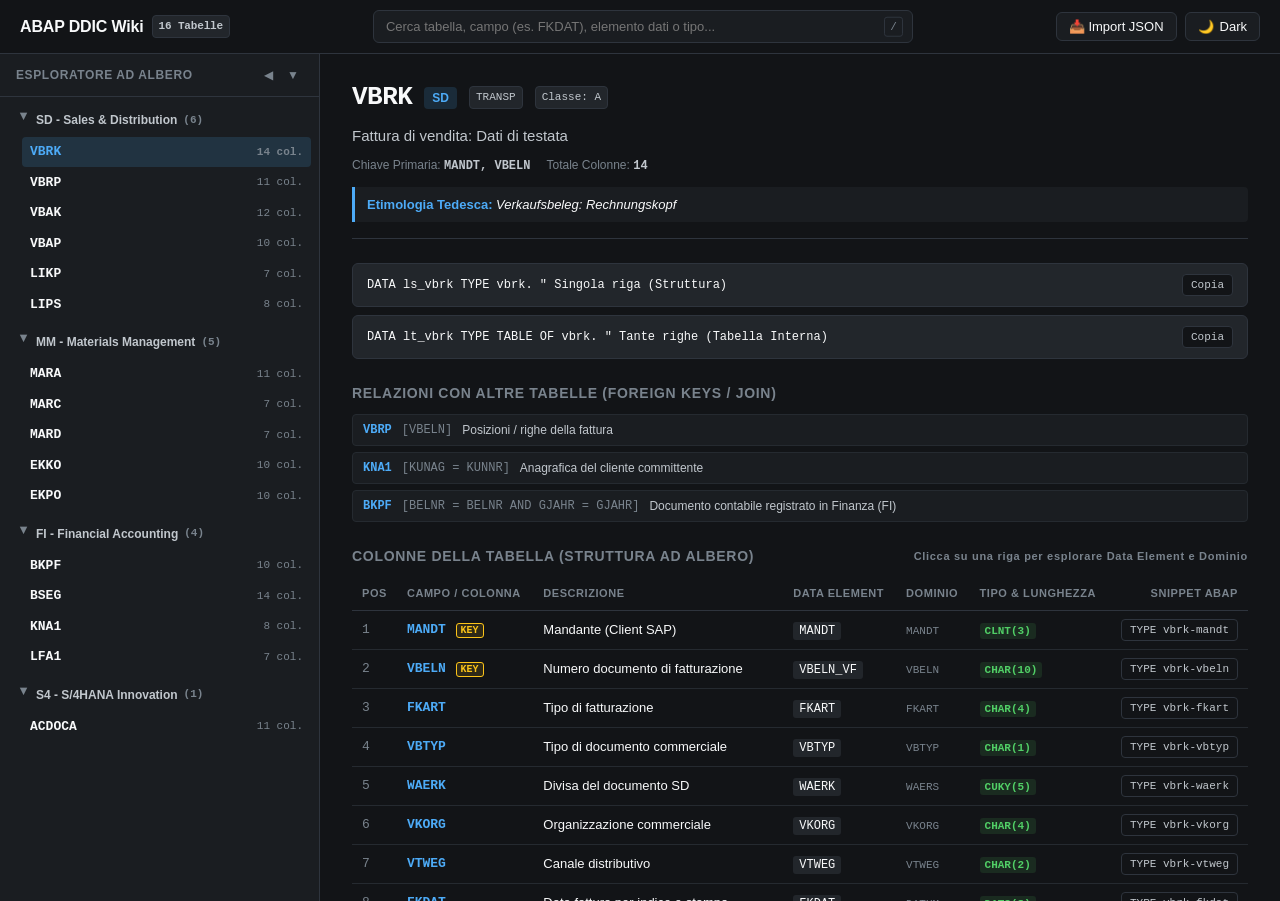
==== abap-wiki/index.html @ 2269627d "feat(wiki): add minimal tree-view ABAP Data Dictionary wiki for GitHub Pages - Add 16 standard SAP c" ====
<!DOCTYPE html>
<html lang="it" data-theme="dark">
<head>
  <meta charset="UTF-8">
  <meta name="viewport" content="width=device-width, initial-scale=1.0">
  <title>ABAP Data Dictionary Wiki</title>
  <link rel="stylesheet" href="css/style.css">
  <link rel="icon" href="data:image/svg+xml,<svg xmlns=%22http://www.w3.org/2000/svg%22 viewBox=%220%200%20100%20100%22><text y=%22.9em%22 font-size=%2290%22>📁</text></svg>">
</head>
<body>

  <!-- Top Header Navigation -->
  <header class="header">
    <div class="header-brand">
      <div class="header-title">
        <span>ABAP DDIC Wiki</span>
        <span class="badge-tag" id="table-count-badge">16 Tabelle</span>
      </div>
    </div>

    <!-- Search input -->
    <div class="search-container">
      <input type="text" id="global-search" class="search-input" placeholder="Cerca tabella, campo (es. FKDAT), elemento dati o tipo..." autocomplete="off" spellcheck="false">
      <span class="search-shortcut">/</span>
    </div>

    <!-- Controls -->
    <div class="header-actions">
      <button id="btn-import-modal" class="btn" title="Importa o Aggiungi Tabelle in formato JSON">
        <span>📥 Import JSON</span>
      </button>
      <button id="theme-toggle" class="btn" title="Cambia tema Dark / Light">
        <span id="theme-icon">🌙</span>
        <span id="theme-label">Dark</span>
      </button>
    </div>
  </header>

  <!-- Main Application Container -->
  <div class="app-container">
    
    <!-- Sidebar: Hierarchical Tree Explorer -->
    <aside class="sidebar">
      <div class="sidebar-header">
        <span>Esploratore ad Albero</span>
        <div class="sidebar-actions">
          <button id="btn-collapse-all" class="btn-icon-sm" title="Comprimi tutto">◀</button>
          <button id="btn-expand-all" class="btn-icon-sm" title="Espandi tutto">▼</button>
        </div>
      </div>
      <div class="tree-container" id="tree-container">
        <!-- Rendered dynamically via JavaScript -->
      </div>
    </aside>

    <!-- Main Content Area -->
    <main class="main-content" id="main-content">
      <div class="empty-state" id="empty-state">
        <div class="empty-state-icon">📁</div>
        <h3>Seleziona una tabella dall'albero o usa la ricerca</h3>
        <p style="margin-top: 6px; font-size: 13px;">Premi <kbd style="font-family: var(--font-mono); background: var(--bg-tertiary); padding: 2px 6px; border-radius: 4px; border: 1px solid var(--border-color);">/</kbd> per cercare istantaneamente qualsiasi campo o tabella standard.</p>
      </div>
      <div id="table-detail-container" style="display: none;">
        <!-- Rendered dynamically -->
      </div>
    </main>

  </div>

  <!-- Modal for JSON Import -->
  <div class="modal-backdrop" id="modal-import">
    <div class="modal-box">
      <div class="modal-header">
        <h3 class="modal-title">Importa Definizione Tabella (JSON)</h3>
        <button id="btn-close-modal" class="btn-icon-sm" style="font-size: 16px;">✕</button>
      </div>
      <p style="font-size: 12px; color: var(--text-muted); margin-bottom: 10px;">
        Incolla la definizione di una tabella o un array di tabelle nel formato standard della Wiki. I dati saranno salvati localmente.
      </p>
      <textarea id="import-json-text" class="modal-textarea" placeholder='{ "tableName": "ZTABELLA", "module": "CUSTOM", ... }'></textarea>
      <div class="modal-footer">
        <button id="btn-export-json" class="btn">Esporta Tutto JSON</button>
        <button id="btn-cancel-modal" class="btn">Annulla</button>
        <button id="btn-confirm-import" class="btn btn-primary">Carica Dati</button>
      </div>
    </div>
  </div>

  <!-- Scripts: Pre-bundled JS data fallback + app controller -->
  <script src="data/tables.js"></script>
  <script src="js/app.js"></script>
</body>
</html>
---- abap-wiki/css/style.css ----
/* ==========================================================================
   ABAP Data Dictionary Wiki - Minimalist Style (Dark/Light)
   ========================================================================== */

:root {
  --font-sans: -apple-system, BlinkMacSystemFont, "Segoe UI", Roboto, Helvetica, Arial, sans-serif;
  --font-mono: ui-monospace, "SF Mono", "Cascadia Code", "Source Code Pro", Menlo, Consolas, monospace;

  /* Light Theme (Default clean paper) */
  --bg-primary: #ffffff;
  --bg-secondary: #f8f9fa;
  --bg-tertiary: #f1f3f5;
  --bg-code: #f1f3f5;
  --bg-hover: #e9ecef;
  --border-color: #dee2e6;
  --border-light: #edf2f7;

  --text-primary: #212529;
  --text-secondary: #495057;
  --text-muted: #868e96;
  --text-inverse: #ffffff;

  --accent: #228be6;
  --accent-soft: rgba(34, 139, 230, 0.1);
  --key-badge: #e67700;
  --key-badge-bg: #fff9db;
  --type-badge: #2b8a3e;
  --type-badge-bg: #ebfbee;

  --shadow-sm: 0 1px 3px rgba(0,0,0,0.06);
  --shadow-md: 0 4px 6px -1px rgba(0,0,0,0.08);
}

[data-theme="dark"] {
  /* Dark Theme (Minimal high-contrast terminal) */
  --bg-primary: #121417;
  --bg-secondary: #1a1d21;
  --bg-tertiary: #22262b;
  --bg-code: #22262b;
  --bg-hover: #2c3138;
  --border-color: #2e343d;
  --border-light: #252a30;

  --text-primary: #f8f9fa;
  --text-secondary: #c1c7cd;
  --text-muted: #79838d;
  --text-inverse: #121417;

  --accent: #4dabf7;
  --accent-soft: rgba(77, 171, 247, 0.15);
  --key-badge: #fcc419;
  --key-badge-bg: rgba(252, 196, 25, 0.12);
  --type-badge: #51cf66;
  --type-badge-bg: rgba(81, 207, 102, 0.12);

  --shadow-sm: 0 1px 3px rgba(0,0,0,0.3);
  --shadow-md: 0 4px 6px rgba(0,0,0,0.4);
}

* {
  box-sizing: border-box;
  margin: 0;
  padding: 0;
}

body {
  font-family: var(--font-sans);
  background-color: var(--bg-primary);
  color: var(--text-primary);
  line-height: 1.5;
  font-size: 14px;
  -webkit-font-smoothing: antialiased;
}

/* Header */
.header {
  position: sticky;
  top: 0;
  z-index: 100;
  background-color: var(--bg-primary);
  border-bottom: 1px solid var(--border-color);
  padding: 10px 20px;
  display: flex;
  align-items: center;
  justify-content: space-between;
  gap: 16px;
}

.header-brand {
  display: flex;
  align-items: center;
  gap: 12px;
}

.header-title {
  font-size: 16px;
  font-weight: 700;
  letter-spacing: -0.01em;
  display: flex;
  align-items: center;
  gap: 8px;
}

.badge-tag {
  font-family: var(--font-mono);
  font-size: 11px;
  padding: 2px 6px;
  background-color: var(--bg-tertiary);
  border: 1px solid var(--border-color);
  border-radius: 4px;
  color: var(--text-secondary);
}

.search-container {
  flex: 1;
  max-width: 540px;
  position: relative;
}

.search-input {
  width: 100%;
  padding: 8px 36px 8px 12px;
  font-family: var(--font-sans);
  font-size: 13px;
  background-color: var(--bg-secondary);
  border: 1px solid var(--border-color);
  border-radius: 6px;
  color: var(--text-primary);
  outline: none;
  transition: border-color 0.15s, background-color 0.15s;
}

.search-input:focus {
  border-color: var(--accent);
  background-color: var(--bg-primary);
}

.search-shortcut {
  position: absolute;
  right: 10px;
  top: 50%;
  transform: translateY(-50%);
  font-family: var(--font-mono);
  font-size: 11px;
  color: var(--text-muted);
  pointer-events: none;
  border: 1px solid var(--border-color);
  padding: 1px 5px;
  border-radius: 3px;
}

.header-actions {
  display: flex;
  align-items: center;
  gap: 8px;
}

.btn {
  background-color: var(--bg-secondary);
  border: 1px solid var(--border-color);
  color: var(--text-primary);
  padding: 6px 12px;
  border-radius: 6px;
  font-size: 13px;
  cursor: pointer;
  display: inline-flex;
  align-items: center;
  gap: 6px;
  transition: background-color 0.15s, border-color 0.15s;
}

.btn:hover {
  background-color: var(--bg-hover);
}

.btn-primary {
  background-color: var(--accent);
  color: #ffffff;
  border-color: var(--accent);
}

.btn-primary:hover {
  opacity: 0.9;
}

/* Layout */
.app-container {
  display: flex;
  height: calc(100vh - 53px);
  overflow: hidden;
}

/* Sidebar / Tree View */
.sidebar {
  width: 320px;
  flex-shrink: 0;
  border-right: 1px solid var(--border-color);
  background-color: var(--bg-secondary);
  display: flex;
  flex-direction: column;
  overflow: hidden;
}

.sidebar-header {
  padding: 12px 16px;
  border-bottom: 1px solid var(--border-color);
  display: flex;
  align-items: center;
  justify-content: space-between;
  font-size: 12px;
  font-weight: 600;
  color: var(--text-muted);
  text-transform: uppercase;
  letter-spacing: 0.05em;
}

.sidebar-actions {
  display: flex;
  gap: 6px;
}

.btn-icon-sm {
  background: none;
  border: none;
  color: var(--text-muted);
  cursor: pointer;
  padding: 2px 4px;
  font-size: 12px;
  border-radius: 3px;
}

.btn-icon-sm:hover {
  color: var(--text-primary);
  background-color: var(--bg-tertiary);
}

.tree-container {
  flex: 1;
  overflow-y: auto;
  padding: 8px;
}

/* Tree Component */
.tree-module {
  margin-bottom: 8px;
}

.tree-module-header {
  display: flex;
  align-items: center;
  gap: 6px;
  padding: 6px 8px;
  border-radius: 4px;
  cursor: pointer;
  font-weight: 600;
  font-size: 12px;
  color: var(--text-secondary);
  user-select: none;
}

.tree-module-header:hover {
  background-color: var(--bg-hover);
}

.tree-arrow {
  font-size: 9px;
  width: 14px;
  display: inline-block;
  color: var(--text-muted);
  transition: transform 0.15s ease;
}

.tree-arrow.expanded {
  transform: rotate(90deg);
}

.tree-table-list {
  padding-left: 14px;
  margin-top: 2px;
}

.tree-table-item {
  display: flex;
  align-items: center;
  justify-content: space-between;
  padding: 5px 8px;
  border-radius: 4px;
  cursor: pointer;
  font-size: 13px;
  margin-bottom: 1px;
}

.tree-table-item:hover {
  background-color: var(--bg-hover);
}

.tree-table-item.active {
  background-color: var(--accent-soft);
  color: var(--accent);
  font-weight: 600;
}

.table-name-mono {
  font-family: var(--font-mono);
  font-weight: 600;
}

.field-count {
  font-size: 11px;
  color: var(--text-muted);
  font-family: var(--font-mono);
}

/* Main Content Area */
.main-content {
  flex: 1;
  overflow-y: auto;
  padding: 24px 32px;
  background-color: var(--bg-primary);
}

.empty-state {
  display: flex;
  flex-direction: column;
  align-items: center;
  justify-content: center;
  height: 100%;
  color: var(--text-muted);
  text-align: center;
}

.empty-state-icon {
  font-size: 32px;
  margin-bottom: 12px;
}

/* Table Details View */
.table-header-box {
  margin-bottom: 24px;
  padding-bottom: 16px;
  border-bottom: 1px solid var(--border-color);
}

.table-title-row {
  display: flex;
  align-items: center;
  justify-content: space-between;
  margin-bottom: 8px;
}

.table-title-left {
  display: flex;
  align-items: center;
  gap: 12px;
}

.table-title {
  font-family: var(--font-mono);
  font-size: 26px;
  font-weight: 700;
  letter-spacing: -0.02em;
}

.badge-module {
  background-color: var(--accent-soft);
  color: var(--accent);
  padding: 2px 8px;
  border-radius: 4px;
  font-size: 12px;
  font-weight: 600;
}

.table-desc {
  font-size: 15px;
  color: var(--text-secondary);
  margin-bottom: 8px;
}

.table-meta-list {
  display: flex;
  flex-wrap: wrap;
  gap: 16px;
  font-size: 12px;
  color: var(--text-muted);
}

.table-meta-item strong {
  color: var(--text-secondary);
  font-family: var(--font-mono);
}

.etymology-box {
  background-color: var(--bg-secondary);
  border-left: 3px solid var(--accent);
  padding: 8px 12px;
  margin-top: 12px;
  border-radius: 0 4px 4px 0;
  font-size: 13px;
}

.etymology-box span {
  font-weight: 600;
  color: var(--accent);
}

/* Code Snippet Box */
.snippet-box {
  background-color: var(--bg-code);
  border: 1px solid var(--border-color);
  border-radius: 6px;
  padding: 10px 14px;
  margin-bottom: 24px;
  display: flex;
  align-items: center;
  justify-content: space-between;
}

.snippet-code {
  font-family: var(--font-mono);
  font-size: 12px;
  color: var(--text-primary);
}

.btn-copy {
  background: var(--bg-primary);
  border: 1px solid var(--border-color);
  border-radius: 4px;
  padding: 4px 8px;
  font-size: 11px;
  font-family: var(--font-mono);
  cursor: pointer;
  color: var(--text-secondary);
}

.btn-copy:hover {
  color: var(--text-primary);
  border-color: var(--accent);
}

/* Section Titles */
.section-title {
  font-size: 14px;
  font-weight: 700;
  text-transform: uppercase;
  letter-spacing: 0.05em;
  color: var(--text-muted);
  margin: 20px 0 10px 0;
  display: flex;
  align-items: center;
  justify-content: space-between;
}

/* Relationships List */
.relationships-list {
  display: flex;
  flex-direction: column;
  gap: 6px;
  margin-bottom: 24px;
}

.relationship-item {
  display: flex;
  align-items: center;
  gap: 10px;
  background-color: var(--bg-secondary);
  padding: 6px 10px;
  border-radius: 4px;
  font-size: 12px;
  border: 1px solid var(--border-light);
}

.rel-target {
  font-family: var(--font-mono);
  font-weight: 700;
  color: var(--accent);
  cursor: pointer;
}

.rel-target:hover {
  text-decoration: underline;
}

.rel-fk {
  font-family: var(--font-mono);
  color: var(--text-muted);
}

/* Fields Table (Hierarchical Tree Grid) */
.fields-tree-table {
  width: 100%;
  border-collapse: collapse;
  margin-bottom: 30px;
}

.fields-tree-table th {
  text-align: left;
  padding: 8px 10px;
  font-size: 11px;
  text-transform: uppercase;
  letter-spacing: 0.05em;
  color: var(--text-muted);
  border-bottom: 1px solid var(--border-color);
}

.field-row {
  border-bottom: 1px solid var(--border-light);
  cursor: pointer;
  transition: background-color 0.1s;
}

.field-row:hover {
  background-color: var(--bg-hover);
}

.field-row td {
  padding: 8px 10px;
  font-size: 13px;
  vertical-align: middle;
}

.badge-key {
  font-family: var(--font-mono);
  font-size: 10px;
  font-weight: 700;
  background-color: var(--key-badge-bg);
  color: var(--key-badge);
  border: 1px solid var(--key-badge);
  padding: 1px 4px;
  border-radius: 3px;
  margin-left: 6px;
}

.badge-datatype {
  font-family: var(--font-mono);
  font-size: 11px;
  background-color: var(--type-badge-bg);
  color: var(--type-badge);
  padding: 2px 5px;
  border-radius: 3px;
  font-weight: 600;
}

.badge-element {
  font-family: var(--font-mono);
  font-size: 12px;
  color: var(--text-primary);
  background-color: var(--bg-tertiary);
  padding: 2px 6px;
  border-radius: 3px;
}

/* Field Detail Drilldown Drawer */
.field-detail-panel {
  background-color: var(--bg-secondary);
  border: 1px solid var(--border-color);
  border-radius: 6px;
  padding: 14px 18px;
  margin: 6px 0 12px 0;
  display: none;
}

.field-detail-panel.active {
  display: block;
}

.detail-tree {
  display: flex;
  flex-direction: column;
  gap: 10px;
  font-family: var(--font-mono);
  font-size: 12px;
}

.detail-tree-branch {
  display: flex;
  gap: 12px;
  align-items: flex-start;
}

.tree-level-label {
  width: 120px;
  flex-shrink: 0;
  color: var(--text-muted);
  text-transform: uppercase;
  font-size: 11px;
}

.tree-level-content {
  flex: 1;
  color: var(--text-primary);
}

/* Modal */
.modal-backdrop {
  position: fixed;
  top: 0;
  left: 0;
  right: 0;
  bottom: 0;
  background-color: rgba(0,0,0,0.5);
  display: none;
  align-items: center;
  justify-content: center;
  z-index: 200;
}

.modal-backdrop.active {
  display: flex;
}

.modal-box {
  background-color: var(--bg-primary);
  border: 1px solid var(--border-color);
  border-radius: 8px;
  width: 90%;
  max-width: 600px;
  padding: 20px;
  box-shadow: var(--shadow-md);
}

.modal-header {
  display: flex;
  align-items: center;
  justify-content: space-between;
  margin-bottom: 12px;
}

.modal-title {
  font-size: 16px;
  font-weight: 700;
}

.modal-textarea {
  width: 100%;
  height: 200px;
  font-family: var(--font-mono);
  font-size: 12px;
  padding: 8px;
  background-color: var(--bg-secondary);
  border: 1px solid var(--border-color);
  border-radius: 4px;
  color: var(--text-primary);
  resize: vertical;
  margin-bottom: 12px;
}

.modal-footer {
  display: flex;
  justify-content: flex-end;
  gap: 8px;
}

/* Responsive */
@media (max-width: 768px) {
  .app-container {
    flex-direction: column;
  }
  .sidebar {
    width: 100%;
    height: 220px;
  }
}
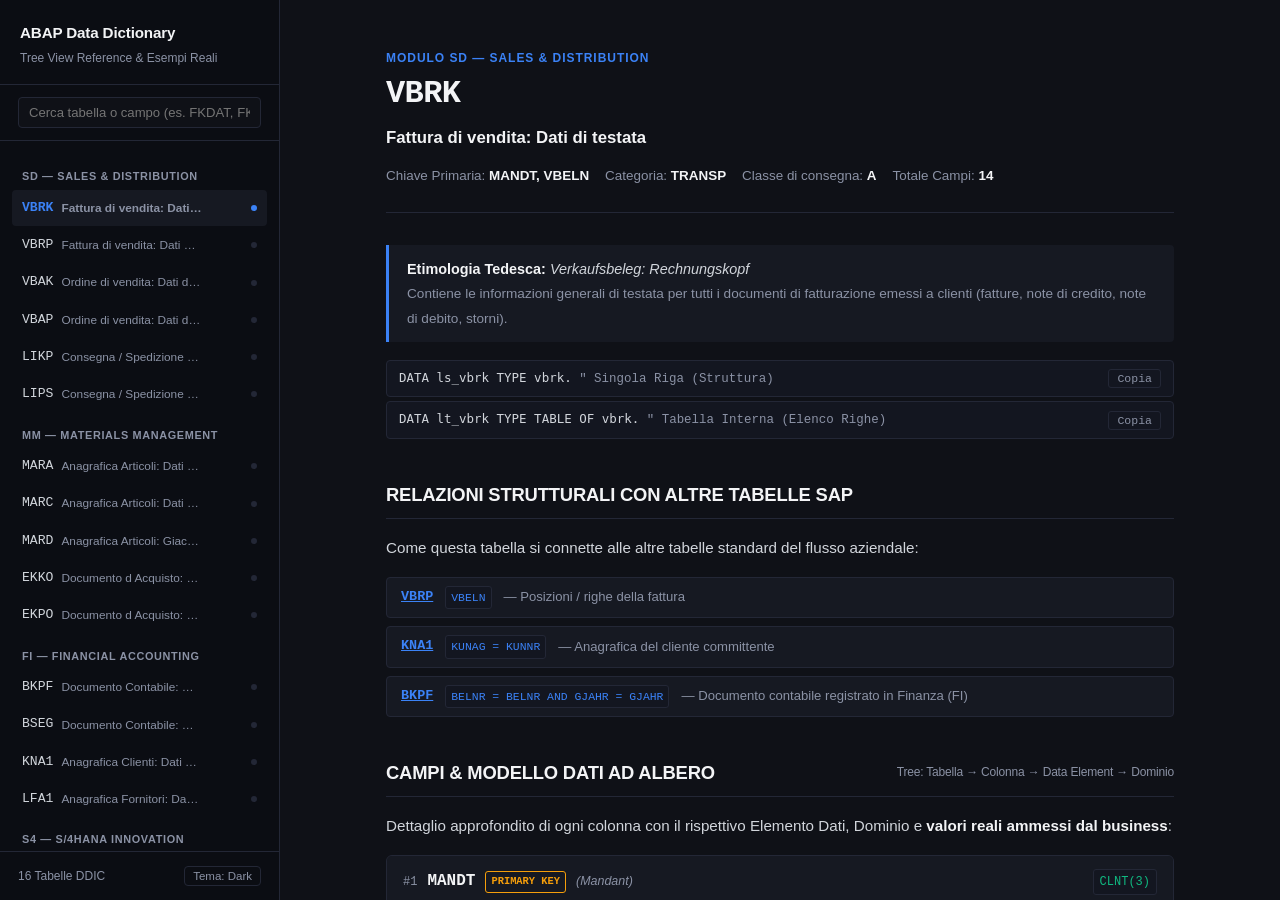
==== commit 6f18757d: "feat(wiki): redesign to minimal BTP guide style and add rich business examples - Align 1-to-1 with S" ====
--- a/abap-wiki/index.html
+++ b/abap-wiki/index.html
@@ -1,93 +1,48 @@
 <!DOCTYPE html>
 <html lang="it" data-theme="dark">
 <head>
-  <meta charset="UTF-8">
-  <meta name="viewport" content="width=device-width, initial-scale=1.0">
-  <title>ABAP Data Dictionary Wiki</title>
-  <link rel="stylesheet" href="css/style.css">
-  <link rel="icon" href="data:image/svg+xml,<svg xmlns=%22http://www.w3.org/2000/svg%22 viewBox=%220%200%20100%20100%22><text y=%22.9em%22 font-size=%2290%22>📁</text></svg>">
+    <meta charset="UTF-8">
+    <meta name="viewport" content="width=device-width, initial-scale=1.0">
+    <title>ABAP Data Dictionary — Documentazione Tecnica & Esempi</title>
+    <link rel="stylesheet" href="css/style.css">
+    <link rel="icon" href="data:image/svg+xml,<svg xmlns=%22http://www.w3.org/2000/svg%22 viewBox=%220%200%20100%20100%22><text y=%22.9em%22 font-size=%2290%22>⚡</text></svg>">
 </head>
 <body>
 
-  <!-- Top Header Navigation -->
-  <header class="header">
-    <div class="header-brand">
-      <div class="header-title">
-        <span>ABAP DDIC Wiki</span>
-        <span class="badge-tag" id="table-count-badge">16 Tabelle</span>
-      </div>
+    <div class="layout">
+        
+        <!-- Minimal Sidebar -->
+        <aside class="sidebar">
+            <div class="sidebar-header">
+                <h1>ABAP Data Dictionary</h1>
+                <p>Tree View Reference & Esempi Reali</p>
+            </div>
+
+            <div class="sidebar-search">
+                <input type="text" id="search-input" placeholder="Cerca tabella o campo (es. FKDAT, FKART)..." autocomplete="off" spellcheck="false">
+            </div>
+
+            <nav class="sidebar-nav" id="sidebar-nav">
+                <!-- Dynamically populated by app.js -->
+            </nav>
+
+            <div class="sidebar-footer">
+                <span id="footer-count">16 Tabelle DDIC</span>
+                <button class="theme-toggle-btn" id="theme-btn">Tema: Dark</button>
+            </div>
+        </aside>
+
+        <!-- Reading Scroll Area -->
+        <main class="reading-scroll">
+            <div class="doc-container" id="doc-container">
+                <!-- Dynamically rendered table documentation -->
+            </div>
+        </main>
+
     </div>
 
-    <!-- Search input -->
-    <div class="search-container">
-      <input type="text" id="global-search" class="search-input" placeholder="Cerca tabella, campo (es. FKDAT), elemento dati o tipo..." autocomplete="off" spellcheck="false">
-      <span class="search-shortcut">/</span>
-    </div>
-
-    <!-- Controls -->
-    <div class="header-actions">
-      <button id="btn-import-modal" class="btn" title="Importa o Aggiungi Tabelle in formato JSON">
-        <span>📥 Import JSON</span>
-      </button>
-      <button id="theme-toggle" class="btn" title="Cambia tema Dark / Light">
-        <span id="theme-icon">🌙</span>
-        <span id="theme-label">Dark</span>
-      </button>
-    </div>
-  </header>
-
-  <!-- Main Application Container -->
-  <div class="app-container">
-    
-    <!-- Sidebar: Hierarchical Tree Explorer -->
-    <aside class="sidebar">
-      <div class="sidebar-header">
-        <span>Esploratore ad Albero</span>
-        <div class="sidebar-actions">
-          <button id="btn-collapse-all" class="btn-icon-sm" title="Comprimi tutto">◀</button>
-          <button id="btn-expand-all" class="btn-icon-sm" title="Espandi tutto">▼</button>
-        </div>
-      </div>
-      <div class="tree-container" id="tree-container">
-        <!-- Rendered dynamically via JavaScript -->
-      </div>
-    </aside>
-
-    <!-- Main Content Area -->
-    <main class="main-content" id="main-content">
-      <div class="empty-state" id="empty-state">
-        <div class="empty-state-icon">📁</div>
-        <h3>Seleziona una tabella dall'albero o usa la ricerca</h3>
-        <p style="margin-top: 6px; font-size: 13px;">Premi <kbd style="font-family: var(--font-mono); background: var(--bg-tertiary); padding: 2px 6px; border-radius: 4px; border: 1px solid var(--border-color);">/</kbd> per cercare istantaneamente qualsiasi campo o tabella standard.</p>
-      </div>
-      <div id="table-detail-container" style="display: none;">
-        <!-- Rendered dynamically -->
-      </div>
-    </main>
-
-  </div>
-
-  <!-- Modal for JSON Import -->
-  <div class="modal-backdrop" id="modal-import">
-    <div class="modal-box">
-      <div class="modal-header">
-        <h3 class="modal-title">Importa Definizione Tabella (JSON)</h3>
-        <button id="btn-close-modal" class="btn-icon-sm" style="font-size: 16px;">✕</button>
-      </div>
-      <p style="font-size: 12px; color: var(--text-muted); margin-bottom: 10px;">
-        Incolla la definizione di una tabella o un array di tabelle nel formato standard della Wiki. I dati saranno salvati localmente.
-      </p>
-      <textarea id="import-json-text" class="modal-textarea" placeholder='{ "tableName": "ZTABELLA", "module": "CUSTOM", ... }'></textarea>
-      <div class="modal-footer">
-        <button id="btn-export-json" class="btn">Esporta Tutto JSON</button>
-        <button id="btn-cancel-modal" class="btn">Annulla</button>
-        <button id="btn-confirm-import" class="btn btn-primary">Carica Dati</button>
-      </div>
-    </div>
-  </div>
-
-  <!-- Scripts: Pre-bundled JS data fallback + app controller -->
-  <script src="data/tables.js"></script>
-  <script src="js/app.js"></script>
+    <!-- Offline-safe pre-bundled dataset + controller script -->
+    <script src="data/tables.js"></script>
+    <script src="js/app.js"></script>
 </body>
 </html>
--- a/abap-wiki/css/style.css
+++ b/abap-wiki/css/style.css
@@ -1,662 +1,553 @@
 /* ==========================================================================
-   ABAP Data Dictionary Wiki - Minimalist Style (Dark/Light)
+   ABAP Data Dictionary Wiki — Minimal Technical Documentation Style
+   Conforme allo stile di "SAP BTP Master Guide"
    ========================================================================== */
 
 :root {
-  --font-sans: -apple-system, BlinkMacSystemFont, "Segoe UI", Roboto, Helvetica, Arial, sans-serif;
-  --font-mono: ui-monospace, "SF Mono", "Cascadia Code", "Source Code Pro", Menlo, Consolas, monospace;
-
-  /* Light Theme (Default clean paper) */
-  --bg-primary: #ffffff;
-  --bg-secondary: #f8f9fa;
-  --bg-tertiary: #f1f3f5;
-  --bg-code: #f1f3f5;
-  --bg-hover: #e9ecef;
-  --border-color: #dee2e6;
-  --border-light: #edf2f7;
-
-  --text-primary: #212529;
-  --text-secondary: #495057;
-  --text-muted: #868e96;
-  --text-inverse: #ffffff;
-
-  --accent: #228be6;
-  --accent-soft: rgba(34, 139, 230, 0.1);
-  --key-badge: #e67700;
-  --key-badge-bg: #fff9db;
-  --type-badge: #2b8a3e;
-  --type-badge-bg: #ebfbee;
-
-  --shadow-sm: 0 1px 3px rgba(0,0,0,0.06);
-  --shadow-md: 0 4px 6px -1px rgba(0,0,0,0.08);
-}
-
-[data-theme="dark"] {
-  /* Dark Theme (Minimal high-contrast terminal) */
-  --bg-primary: #121417;
-  --bg-secondary: #1a1d21;
-  --bg-tertiary: #22262b;
-  --bg-code: #22262b;
-  --bg-hover: #2c3138;
-  --border-color: #2e343d;
-  --border-light: #252a30;
-
-  --text-primary: #f8f9fa;
-  --text-secondary: #c1c7cd;
-  --text-muted: #79838d;
-  --text-inverse: #121417;
-
-  --accent: #4dabf7;
-  --accent-soft: rgba(77, 171, 247, 0.15);
-  --key-badge: #fcc419;
-  --key-badge-bg: rgba(252, 196, 25, 0.12);
-  --type-badge: #51cf66;
-  --type-badge-bg: rgba(81, 207, 102, 0.12);
-
-  --shadow-sm: 0 1px 3px rgba(0,0,0,0.3);
-  --shadow-md: 0 4px 6px rgba(0,0,0,0.4);
+    --bg-page: #0f1117;
+    --bg-sidebar: #0b0d13;
+    --bg-surface: #161922;
+    --bg-surface-hover: #1e2230;
+    --border-color: #232736;
+    --text-title: #f3f4f6;
+    --text-main: #d1d5db;
+    --text-muted: #8b92a5;
+    --accent: #3b82f6;
+    --accent-green: #10b981;
+    --accent-red: #ef4444;
+    --code-bg: #131620;
+    --sidebar-width: 280px;
+    --font-sans: -apple-system, BlinkMacSystemFont, "Segoe UI", Roboto, "Helvetica Neue", Arial, sans-serif;
+    --font-mono: ui-monospace, SFMono-Regular, "SF Mono", Menlo, Consolas, "Liberation Mono", monospace;
+}
+
+[data-theme="light"] {
+    --bg-page: #ffffff;
+    --bg-sidebar: #f8fafc;
+    --bg-surface: #f1f5f9;
+    --bg-surface-hover: #e2e8f0;
+    --border-color: #e2e8f0;
+    --text-title: #0f172a;
+    --text-main: #334155;
+    --text-muted: #64748b;
+    --accent: #0070d2;
+    --accent-green: #059669;
+    --accent-red: #dc2626;
+    --code-bg: #f8fafc;
 }
 
 * {
-  box-sizing: border-box;
-  margin: 0;
-  padding: 0;
+    box-sizing: border-box;
+    margin: 0;
+    padding: 0;
 }
 
 body {
-  font-family: var(--font-sans);
-  background-color: var(--bg-primary);
-  color: var(--text-primary);
-  line-height: 1.5;
-  font-size: 14px;
-  -webkit-font-smoothing: antialiased;
-}
-
-/* Header */
-.header {
-  position: sticky;
-  top: 0;
-  z-index: 100;
-  background-color: var(--bg-primary);
-  border-bottom: 1px solid var(--border-color);
-  padding: 10px 20px;
-  display: flex;
-  align-items: center;
-  justify-content: space-between;
-  gap: 16px;
-}
-
-.header-brand {
-  display: flex;
-  align-items: center;
-  gap: 12px;
-}
-
-.header-title {
-  font-size: 16px;
-  font-weight: 700;
-  letter-spacing: -0.01em;
-  display: flex;
-  align-items: center;
-  gap: 8px;
-}
-
-.badge-tag {
-  font-family: var(--font-mono);
-  font-size: 11px;
-  padding: 2px 6px;
-  background-color: var(--bg-tertiary);
-  border: 1px solid var(--border-color);
-  border-radius: 4px;
-  color: var(--text-secondary);
-}
-
-.search-container {
-  flex: 1;
-  max-width: 540px;
-  position: relative;
-}
-
-.search-input {
-  width: 100%;
-  padding: 8px 36px 8px 12px;
-  font-family: var(--font-sans);
-  font-size: 13px;
-  background-color: var(--bg-secondary);
-  border: 1px solid var(--border-color);
-  border-radius: 6px;
-  color: var(--text-primary);
-  outline: none;
-  transition: border-color 0.15s, background-color 0.15s;
-}
-
-.search-input:focus {
-  border-color: var(--accent);
-  background-color: var(--bg-primary);
-}
-
-.search-shortcut {
-  position: absolute;
-  right: 10px;
-  top: 50%;
-  transform: translateY(-50%);
-  font-family: var(--font-mono);
-  font-size: 11px;
-  color: var(--text-muted);
-  pointer-events: none;
-  border: 1px solid var(--border-color);
-  padding: 1px 5px;
-  border-radius: 3px;
-}
-
-.header-actions {
-  display: flex;
-  align-items: center;
-  gap: 8px;
-}
-
-.btn {
-  background-color: var(--bg-secondary);
-  border: 1px solid var(--border-color);
-  color: var(--text-primary);
-  padding: 6px 12px;
-  border-radius: 6px;
-  font-size: 13px;
-  cursor: pointer;
-  display: inline-flex;
-  align-items: center;
-  gap: 6px;
-  transition: background-color 0.15s, border-color 0.15s;
-}
-
-.btn:hover {
-  background-color: var(--bg-hover);
-}
-
-.btn-primary {
-  background-color: var(--accent);
-  color: #ffffff;
-  border-color: var(--accent);
-}
-
-.btn-primary:hover {
-  opacity: 0.9;
+    font-family: var(--font-sans);
+    background-color: var(--bg-page);
+    color: var(--text-main);
+    line-height: 1.7;
+    font-size: 15px;
+    overflow-x: hidden;
 }
 
 /* Layout */
-.app-container {
-  display: flex;
-  height: calc(100vh - 53px);
-  overflow: hidden;
-}
-
-/* Sidebar / Tree View */
+.layout {
+    display: flex;
+    min-height: 100vh;
+}
+
+/* Minimal Sidebar */
 .sidebar {
-  width: 320px;
-  flex-shrink: 0;
-  border-right: 1px solid var(--border-color);
-  background-color: var(--bg-secondary);
-  display: flex;
-  flex-direction: column;
-  overflow: hidden;
+    width: var(--sidebar-width);
+    background-color: var(--bg-sidebar);
+    border-right: 1px solid var(--border-color);
+    height: 100vh;
+    position: sticky;
+    top: 0;
+    display: flex;
+    flex-direction: column;
+    z-index: 50;
+    flex-shrink: 0;
 }
 
 .sidebar-header {
-  padding: 12px 16px;
-  border-bottom: 1px solid var(--border-color);
-  display: flex;
-  align-items: center;
-  justify-content: space-between;
-  font-size: 12px;
-  font-weight: 600;
-  color: var(--text-muted);
-  text-transform: uppercase;
-  letter-spacing: 0.05em;
-}
-
-.sidebar-actions {
-  display: flex;
-  gap: 6px;
-}
-
-.btn-icon-sm {
-  background: none;
-  border: none;
-  color: var(--text-muted);
-  cursor: pointer;
-  padding: 2px 4px;
-  font-size: 12px;
-  border-radius: 3px;
-}
-
-.btn-icon-sm:hover {
-  color: var(--text-primary);
-  background-color: var(--bg-tertiary);
-}
-
-.tree-container {
-  flex: 1;
-  overflow-y: auto;
-  padding: 8px;
-}
-
-/* Tree Component */
-.tree-module {
-  margin-bottom: 8px;
-}
-
-.tree-module-header {
-  display: flex;
-  align-items: center;
-  gap: 6px;
-  padding: 6px 8px;
-  border-radius: 4px;
-  cursor: pointer;
-  font-weight: 600;
-  font-size: 12px;
-  color: var(--text-secondary);
-  user-select: none;
-}
-
-.tree-module-header:hover {
-  background-color: var(--bg-hover);
-}
-
-.tree-arrow {
-  font-size: 9px;
-  width: 14px;
-  display: inline-block;
-  color: var(--text-muted);
-  transition: transform 0.15s ease;
-}
-
-.tree-arrow.expanded {
-  transform: rotate(90deg);
-}
-
-.tree-table-list {
-  padding-left: 14px;
-  margin-top: 2px;
-}
-
-.tree-table-item {
-  display: flex;
-  align-items: center;
-  justify-content: space-between;
-  padding: 5px 8px;
-  border-radius: 4px;
-  cursor: pointer;
-  font-size: 13px;
-  margin-bottom: 1px;
-}
-
-.tree-table-item:hover {
-  background-color: var(--bg-hover);
-}
-
-.tree-table-item.active {
-  background-color: var(--accent-soft);
-  color: var(--accent);
-  font-weight: 600;
-}
-
-.table-name-mono {
-  font-family: var(--font-mono);
-  font-weight: 600;
-}
-
-.field-count {
-  font-size: 11px;
-  color: var(--text-muted);
-  font-family: var(--font-mono);
-}
-
-/* Main Content Area */
-.main-content {
-  flex: 1;
-  overflow-y: auto;
-  padding: 24px 32px;
-  background-color: var(--bg-primary);
-}
-
-.empty-state {
-  display: flex;
-  flex-direction: column;
-  align-items: center;
-  justify-content: center;
-  height: 100%;
-  color: var(--text-muted);
-  text-align: center;
-}
-
-.empty-state-icon {
-  font-size: 32px;
-  margin-bottom: 12px;
-}
-
-/* Table Details View */
-.table-header-box {
-  margin-bottom: 24px;
-  padding-bottom: 16px;
-  border-bottom: 1px solid var(--border-color);
-}
-
-.table-title-row {
-  display: flex;
-  align-items: center;
-  justify-content: space-between;
-  margin-bottom: 8px;
-}
-
-.table-title-left {
-  display: flex;
-  align-items: center;
-  gap: 12px;
-}
-
-.table-title {
-  font-family: var(--font-mono);
-  font-size: 26px;
-  font-weight: 700;
-  letter-spacing: -0.02em;
-}
-
-.badge-module {
-  background-color: var(--accent-soft);
-  color: var(--accent);
-  padding: 2px 8px;
-  border-radius: 4px;
-  font-size: 12px;
-  font-weight: 600;
-}
-
-.table-desc {
-  font-size: 15px;
-  color: var(--text-secondary);
-  margin-bottom: 8px;
-}
-
-.table-meta-list {
-  display: flex;
-  flex-wrap: wrap;
-  gap: 16px;
-  font-size: 12px;
-  color: var(--text-muted);
-}
-
-.table-meta-item strong {
-  color: var(--text-secondary);
-  font-family: var(--font-mono);
-}
-
-.etymology-box {
-  background-color: var(--bg-secondary);
-  border-left: 3px solid var(--accent);
-  padding: 8px 12px;
-  margin-top: 12px;
-  border-radius: 0 4px 4px 0;
-  font-size: 13px;
-}
-
-.etymology-box span {
-  font-weight: 600;
-  color: var(--accent);
-}
-
-/* Code Snippet Box */
-.snippet-box {
-  background-color: var(--bg-code);
-  border: 1px solid var(--border-color);
-  border-radius: 6px;
-  padding: 10px 14px;
-  margin-bottom: 24px;
-  display: flex;
-  align-items: center;
-  justify-content: space-between;
-}
-
-.snippet-code {
-  font-family: var(--font-mono);
-  font-size: 12px;
-  color: var(--text-primary);
-}
-
-.btn-copy {
-  background: var(--bg-primary);
-  border: 1px solid var(--border-color);
-  border-radius: 4px;
-  padding: 4px 8px;
-  font-size: 11px;
-  font-family: var(--font-mono);
-  cursor: pointer;
-  color: var(--text-secondary);
-}
-
-.btn-copy:hover {
-  color: var(--text-primary);
-  border-color: var(--accent);
-}
-
-/* Section Titles */
-.section-title {
-  font-size: 14px;
-  font-weight: 700;
-  text-transform: uppercase;
-  letter-spacing: 0.05em;
-  color: var(--text-muted);
-  margin: 20px 0 10px 0;
-  display: flex;
-  align-items: center;
-  justify-content: space-between;
-}
-
-/* Relationships List */
-.relationships-list {
-  display: flex;
-  flex-direction: column;
-  gap: 6px;
-  margin-bottom: 24px;
-}
-
-.relationship-item {
-  display: flex;
-  align-items: center;
-  gap: 10px;
-  background-color: var(--bg-secondary);
-  padding: 6px 10px;
-  border-radius: 4px;
-  font-size: 12px;
-  border: 1px solid var(--border-light);
-}
-
-.rel-target {
-  font-family: var(--font-mono);
-  font-weight: 700;
-  color: var(--accent);
-  cursor: pointer;
-}
-
-.rel-target:hover {
-  text-decoration: underline;
-}
-
-.rel-fk {
-  font-family: var(--font-mono);
-  color: var(--text-muted);
-}
-
-/* Fields Table (Hierarchical Tree Grid) */
-.fields-tree-table {
-  width: 100%;
-  border-collapse: collapse;
-  margin-bottom: 30px;
-}
-
-.fields-tree-table th {
-  text-align: left;
-  padding: 8px 10px;
-  font-size: 11px;
-  text-transform: uppercase;
-  letter-spacing: 0.05em;
-  color: var(--text-muted);
-  border-bottom: 1px solid var(--border-color);
-}
-
-.field-row {
-  border-bottom: 1px solid var(--border-light);
-  cursor: pointer;
-  transition: background-color 0.1s;
-}
-
-.field-row:hover {
-  background-color: var(--bg-hover);
-}
-
-.field-row td {
-  padding: 8px 10px;
-  font-size: 13px;
-  vertical-align: middle;
+    padding: 20px 20px 16px 20px;
+    border-bottom: 1px solid var(--border-color);
+}
+
+.sidebar-header h1 {
+    font-size: 0.95rem;
+    font-weight: 700;
+    color: var(--text-title);
+    letter-spacing: -0.01em;
+}
+
+.sidebar-header p {
+    font-size: 0.75rem;
+    color: var(--text-muted);
+    margin-top: 2px;
+}
+
+.sidebar-search {
+    padding: 12px 18px;
+    border-bottom: 1px solid var(--border-color);
+}
+
+.sidebar-search input {
+    width: 100%;
+    background: var(--bg-page);
+    border: 1px solid var(--border-color);
+    color: var(--text-title);
+    font-size: 0.82rem;
+    padding: 7px 10px;
+    border-radius: 4px;
+    outline: none;
+    font-family: var(--font-sans);
+}
+
+.sidebar-search input:focus {
+    border-color: var(--accent);
+}
+
+.sidebar-nav {
+    flex: 1;
+    overflow-y: auto;
+    padding: 14px 12px;
+}
+
+.nav-group-title {
+    font-size: 0.68rem;
+    text-transform: uppercase;
+    font-weight: 700;
+    letter-spacing: 0.06em;
+    color: var(--text-muted);
+    padding: 12px 10px 4px 10px;
+}
+
+.nav-item {
+    display: flex;
+    align-items: center;
+    justify-content: space-between;
+    padding: 7px 10px;
+    border-radius: 4px;
+    font-size: 0.82rem;
+    color: var(--text-main);
+    cursor: pointer;
+    text-decoration: none;
+    margin-bottom: 1px;
+    transition: background 0.1s;
+}
+
+.nav-item:hover {
+    background-color: var(--bg-surface-hover);
+    color: var(--text-title);
+}
+
+.nav-item.active {
+    background-color: var(--bg-surface);
+    color: var(--accent);
+    font-weight: 600;
+}
+
+.nav-item-name {
+    font-family: var(--font-mono);
+    font-size: 0.82rem;
+    margin-right: 8px;
+}
+
+.nav-item-desc {
+    font-size: 0.74rem;
+    color: var(--text-muted);
+    overflow: hidden;
+    text-overflow: ellipsis;
+    white-space: nowrap;
+    max-width: 140px;
+}
+
+.nav-dot {
+    width: 6px;
+    height: 6px;
+    border-radius: 50%;
+    background-color: var(--border-color);
+    flex-shrink: 0;
+}
+
+.nav-item.active .nav-dot {
+    background-color: var(--accent);
+}
+
+.sidebar-footer {
+    padding: 14px 18px;
+    border-top: 1px solid var(--border-color);
+    display: flex;
+    align-items: center;
+    justify-content: space-between;
+    font-size: 0.75rem;
+    color: var(--text-muted);
+}
+
+.theme-toggle-btn {
+    background: none;
+    border: 1px solid var(--border-color);
+    color: var(--text-muted);
+    padding: 3px 8px;
+    border-radius: 4px;
+    cursor: pointer;
+    font-size: 0.72rem;
+}
+
+.theme-toggle-btn:hover {
+    color: var(--text-title);
+    border-color: var(--text-muted);
+}
+
+/* Reading Scroll Area */
+.reading-scroll {
+    flex: 1;
+    height: 100vh;
+    overflow-y: auto;
+    scroll-behavior: smooth;
+}
+
+.doc-container {
+    max-width: 860px;
+    margin: 0 auto;
+    padding: 48px 36px 120px 36px;
+}
+
+/* Document Header */
+.doc-header {
+    margin-bottom: 32px;
+    padding-bottom: 24px;
+    border-bottom: 1px solid var(--border-color);
+}
+
+.doc-part {
+    font-size: 0.75rem;
+    text-transform: uppercase;
+    font-weight: 700;
+    letter-spacing: 0.08em;
+    color: var(--accent);
+    margin-bottom: 6px;
+}
+
+.doc-title {
+    font-size: 2rem;
+    font-weight: 800;
+    color: var(--text-title);
+    line-height: 1.25;
+    letter-spacing: -0.02em;
+    margin-bottom: 10px;
+    font-family: var(--font-mono);
+}
+
+.doc-meta {
+    font-size: 0.84rem;
+    color: var(--text-muted);
+    display: flex;
+    gap: 16px;
+    flex-wrap: wrap;
+}
+
+.doc-meta-item strong {
+    color: var(--text-title);
+}
+
+/* Headings */
+.doc-section-h2 {
+    font-size: 1.15rem;
+    font-weight: 700;
+    color: var(--text-title);
+    margin: 40px 0 16px 0;
+    padding-bottom: 8px;
+    border-bottom: 1px solid var(--border-color);
+    letter-spacing: -0.01em;
+    text-transform: uppercase;
+    display: flex;
+    align-items: center;
+    justify-content: space-between;
+}
+
+.doc-p {
+    font-size: 0.95rem;
+    color: var(--text-main);
+    margin-bottom: 16px;
+    line-height: 1.7;
+}
+
+.doc-p strong {
+    color: var(--text-title);
+    font-weight: 600;
+}
+
+/* Quotes and Callouts */
+.doc-quote {
+    border-left: 3px solid var(--accent);
+    background-color: var(--bg-surface);
+    padding: 12px 18px;
+    margin: 18px 0;
+    font-size: 0.9rem;
+    color: var(--text-main);
+    border-radius: 0 4px 4px 0;
+}
+
+.doc-quote strong {
+    color: var(--text-title);
+}
+
+/* Monospace Code / Blueprints */
+.doc-code {
+    font-family: var(--font-mono);
+    font-size: 0.85em;
+    background: var(--code-bg);
+    border: 1px solid var(--border-color);
+    padding: 1px 5px;
+    border-radius: 3px;
+    color: var(--accent);
+}
+
+.doc-blueprint-box {
+    font-family: var(--font-mono);
+    font-size: 0.82rem;
+    line-height: 1.5;
+    background: var(--code-bg);
+    border: 1px solid var(--border-color);
+    border-radius: 6px;
+    padding: 16px;
+    overflow-x: auto;
+    color: var(--text-main);
+    margin: 14px 0 28px 0;
+}
+
+.doc-blueprint-box .kw { color: var(--accent); font-weight: 600; }
+.doc-blueprint-box .tbl { color: #f59e0b; font-weight: 600; }
+.doc-blueprint-box .com { color: var(--text-muted); font-style: italic; }
+
+/* Relationships Minimal Grid */
+.rel-grid {
+    display: flex;
+    flex-direction: column;
+    gap: 8px;
+    margin: 16px 0 28px 0;
+}
+
+.rel-row {
+    background: var(--bg-surface);
+    border: 1px solid var(--border-color);
+    padding: 8px 14px;
+    border-radius: 4px;
+    display: flex;
+    align-items: center;
+    gap: 12px;
+    font-size: 0.84rem;
+}
+
+.rel-target-link {
+    font-family: var(--font-mono);
+    font-weight: 700;
+    color: var(--accent);
+    cursor: pointer;
+    text-decoration: underline;
+}
+
+/* Field Card Tree (Hierarchical Minimal Item) */
+.field-card {
+    border: 1px solid var(--border-color);
+    border-radius: 6px;
+    background: var(--bg-surface);
+    margin-bottom: 16px;
+    overflow: hidden;
+}
+
+.field-card-header {
+    padding: 12px 16px;
+    display: flex;
+    align-items: center;
+    justify-content: space-between;
+    background: var(--bg-surface);
+    border-bottom: 1px solid var(--border-color);
+}
+
+.field-title-group {
+    display: flex;
+    align-items: center;
+    gap: 10px;
+}
+
+.field-pos {
+    font-family: var(--font-mono);
+    font-size: 0.75rem;
+    color: var(--text-muted);
+}
+
+.field-name-mono {
+    font-family: var(--font-mono);
+    font-size: 1rem;
+    font-weight: 700;
+    color: var(--text-title);
 }
 
 .badge-key {
-  font-family: var(--font-mono);
-  font-size: 10px;
-  font-weight: 700;
-  background-color: var(--key-badge-bg);
-  color: var(--key-badge);
-  border: 1px solid var(--key-badge);
-  padding: 1px 4px;
-  border-radius: 3px;
-  margin-left: 6px;
-}
-
-.badge-datatype {
-  font-family: var(--font-mono);
-  font-size: 11px;
-  background-color: var(--type-badge-bg);
-  color: var(--type-badge);
-  padding: 2px 5px;
-  border-radius: 3px;
-  font-weight: 600;
-}
-
-.badge-element {
-  font-family: var(--font-mono);
-  font-size: 12px;
-  color: var(--text-primary);
-  background-color: var(--bg-tertiary);
-  padding: 2px 6px;
-  border-radius: 3px;
-}
-
-/* Field Detail Drilldown Drawer */
-.field-detail-panel {
-  background-color: var(--bg-secondary);
-  border: 1px solid var(--border-color);
-  border-radius: 6px;
-  padding: 14px 18px;
-  margin: 6px 0 12px 0;
-  display: none;
-}
-
-.field-detail-panel.active {
-  display: block;
-}
-
-.detail-tree {
-  display: flex;
-  flex-direction: column;
-  gap: 10px;
-  font-family: var(--font-mono);
-  font-size: 12px;
-}
-
-.detail-tree-branch {
-  display: flex;
-  gap: 12px;
-  align-items: flex-start;
-}
-
-.tree-level-label {
-  width: 120px;
-  flex-shrink: 0;
-  color: var(--text-muted);
-  text-transform: uppercase;
-  font-size: 11px;
-}
-
-.tree-level-content {
-  flex: 1;
-  color: var(--text-primary);
-}
-
-/* Modal */
-.modal-backdrop {
-  position: fixed;
-  top: 0;
-  left: 0;
-  right: 0;
-  bottom: 0;
-  background-color: rgba(0,0,0,0.5);
-  display: none;
-  align-items: center;
-  justify-content: center;
-  z-index: 200;
-}
-
-.modal-backdrop.active {
-  display: flex;
-}
-
-.modal-box {
-  background-color: var(--bg-primary);
-  border: 1px solid var(--border-color);
-  border-radius: 8px;
-  width: 90%;
-  max-width: 600px;
-  padding: 20px;
-  box-shadow: var(--shadow-md);
-}
-
-.modal-header {
-  display: flex;
-  align-items: center;
-  justify-content: space-between;
-  margin-bottom: 12px;
-}
-
-.modal-title {
-  font-size: 16px;
-  font-weight: 700;
-}
-
-.modal-textarea {
-  width: 100%;
-  height: 200px;
-  font-family: var(--font-mono);
-  font-size: 12px;
-  padding: 8px;
-  background-color: var(--bg-secondary);
-  border: 1px solid var(--border-color);
-  border-radius: 4px;
-  color: var(--text-primary);
-  resize: vertical;
-  margin-bottom: 12px;
-}
-
-.modal-footer {
-  display: flex;
-  justify-content: flex-end;
-  gap: 8px;
-}
-
-/* Responsive */
-@media (max-width: 768px) {
-  .app-container {
-    flex-direction: column;
-  }
-  .sidebar {
-    width: 100%;
-    height: 220px;
-  }
-}
+    font-family: var(--font-mono);
+    font-size: 0.65rem;
+    font-weight: 700;
+    padding: 1px 5px;
+    border-radius: 3px;
+    color: #f59e0b;
+    border: 1px solid #f59e0b;
+    text-transform: uppercase;
+}
+
+.badge-type-mono {
+    font-family: var(--font-mono);
+    font-size: 0.75rem;
+    color: var(--accent-green);
+    background: var(--code-bg);
+    border: 1px solid var(--border-color);
+    padding: 2px 6px;
+    border-radius: 3px;
+}
+
+.field-card-body {
+    padding: 16px;
+}
+
+/* Tree Structure inside Card */
+.field-tree-path {
+    display: flex;
+    flex-wrap: wrap;
+    align-items: center;
+    gap: 8px;
+    font-family: var(--font-mono);
+    font-size: 0.78rem;
+    color: var(--text-muted);
+    padding-bottom: 12px;
+    margin-bottom: 12px;
+    border-bottom: 1px dashed var(--border-color);
+}
+
+.tree-tag {
+    color: var(--text-title);
+    background: var(--code-bg);
+    padding: 2px 6px;
+    border-radius: 3px;
+    border: 1px solid var(--border-color);
+}
+
+.field-desc-text {
+    font-size: 0.92rem;
+    color: var(--text-main);
+    margin-bottom: 14px;
+    line-height: 1.6;
+}
+
+/* Concrete Business Examples Box */
+.examples-container {
+    background: var(--bg-page);
+    border: 1px solid var(--border-color);
+    border-radius: 4px;
+    padding: 12px 14px;
+    margin-top: 10px;
+}
+
+.examples-header {
+    font-size: 0.72rem;
+    text-transform: uppercase;
+    font-weight: 700;
+    letter-spacing: 0.05em;
+    color: var(--accent);
+    margin-bottom: 8px;
+    display: flex;
+    align-items: center;
+    gap: 6px;
+}
+
+.example-list {
+    list-style: none;
+    margin: 0;
+    padding: 0;
+}
+
+.example-item {
+    font-size: 0.84rem;
+    padding: 5px 0;
+    border-bottom: 1px solid var(--border-color);
+    display: flex;
+    gap: 12px;
+    align-items: baseline;
+}
+
+.example-item:last-child {
+    border-bottom: none;
+}
+
+.example-code {
+    font-family: var(--font-mono);
+    font-weight: 700;
+    color: var(--text-title);
+    background: var(--code-bg);
+    padding: 1px 6px;
+    border-radius: 3px;
+    border: 1px solid var(--border-color);
+    flex-shrink: 0;
+    font-size: 0.8rem;
+}
+
+.example-desc {
+    color: var(--text-main);
+}
+
+/* Copy Snippet Action */
+.snippet-action-bar {
+    display: flex;
+    align-items: center;
+    justify-content: space-between;
+    background: var(--code-bg);
+    border: 1px solid var(--border-color);
+    padding: 6px 12px;
+    border-radius: 4px;
+    margin-top: 12px;
+    font-family: var(--font-mono);
+    font-size: 0.78rem;
+}
+
+.btn-snippet-copy {
+    background: none;
+    border: 1px solid var(--border-color);
+    color: var(--text-muted);
+    font-family: var(--font-mono);
+    font-size: 0.72rem;
+    padding: 2px 8px;
+    border-radius: 3px;
+    cursor: pointer;
+}
+
+.btn-snippet-copy:hover {
+    color: var(--text-title);
+    border-color: var(--accent);
+}
+
+/* Empty State */
+.empty-view {
+    text-align: center;
+    padding: 80px 20px;
+    color: var(--text-muted);
+}
+
+@media (max-width: 820px) {
+    .layout {
+        flex-direction: column;
+    }
+    .sidebar {
+        width: 100%;
+        height: auto;
+        position: relative;
+    }
+    .reading-scroll {
+        height: auto;
+    }
+    .doc-container {
+        padding: 24px 18px 80px 18px;
+    }
+}
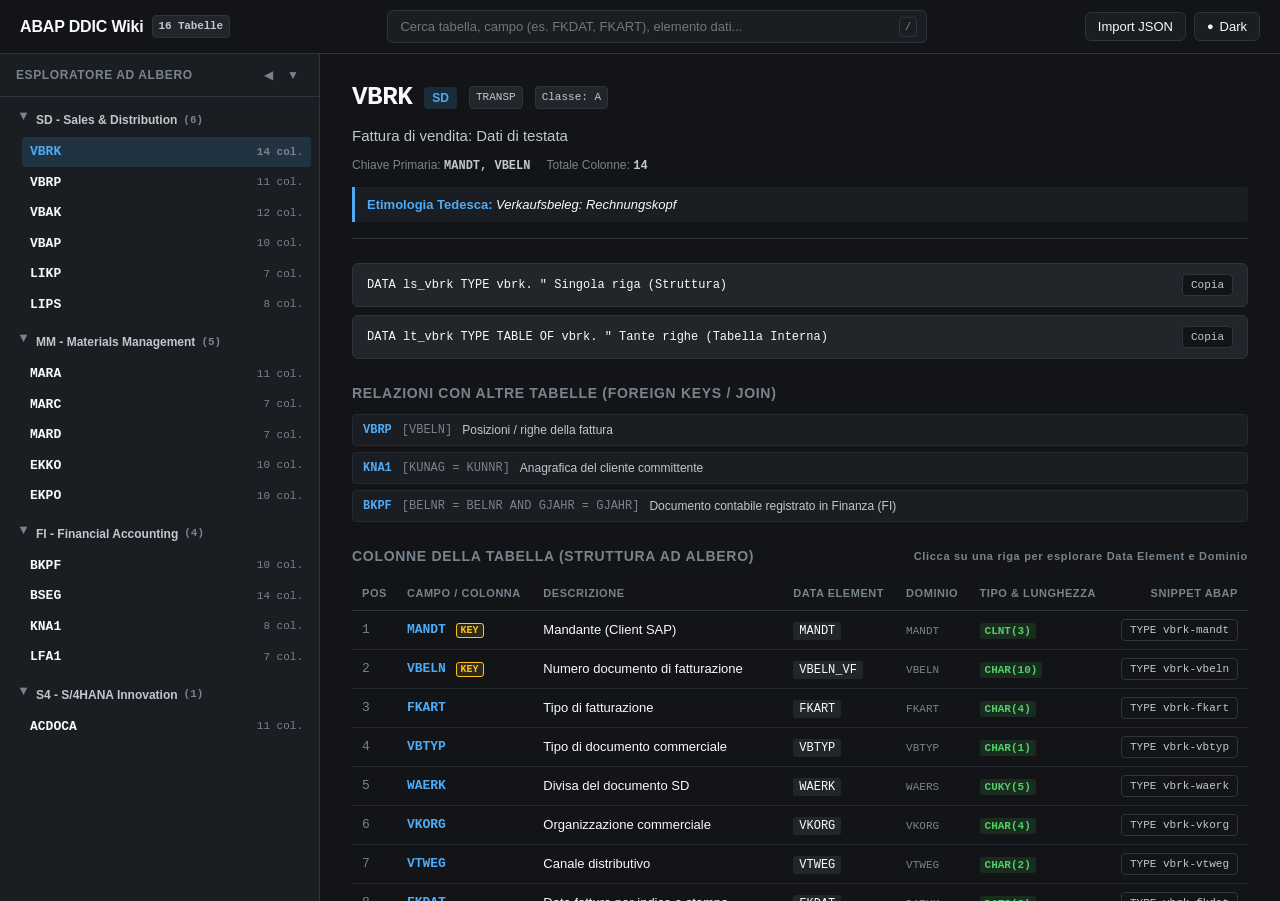
==== commit f6a70a32: "style(wiki): restore tree-grid layout, remove colorful emojis, and display rich business examples - " ====
--- a/abap-wiki/index.html
+++ b/abap-wiki/index.html
@@ -1,48 +1,93 @@
 <!DOCTYPE html>
 <html lang="it" data-theme="dark">
 <head>
-    <meta charset="UTF-8">
-    <meta name="viewport" content="width=device-width, initial-scale=1.0">
-    <title>ABAP Data Dictionary — Documentazione Tecnica & Esempi</title>
-    <link rel="stylesheet" href="css/style.css">
-    <link rel="icon" href="data:image/svg+xml,<svg xmlns=%22http://www.w3.org/2000/svg%22 viewBox=%220%200%20100%20100%22><text y=%22.9em%22 font-size=%2290%22>⚡</text></svg>">
+  <meta charset="UTF-8">
+  <meta name="viewport" content="width=device-width, initial-scale=1.0">
+  <title>ABAP Data Dictionary Wiki</title>
+  <link rel="stylesheet" href="css/style.css">
+  <link rel="icon" href="data:image/svg+xml,<svg xmlns=%22http://www.w3.org/2000/svg%22 viewBox=%220%200%20100%20100%22><rect width=%22100%22 height=%22100%22 rx=%2220%22 fill=%22%23212529%22/><text y=%2265%22 x=%2214%22 font-size=%2250%22 fill=%22white%22 font-family=%22monospace%22>SAP</text></svg>">
 </head>
 <body>
 
-    <div class="layout">
-        
-        <!-- Minimal Sidebar -->
-        <aside class="sidebar">
-            <div class="sidebar-header">
-                <h1>ABAP Data Dictionary</h1>
-                <p>Tree View Reference & Esempi Reali</p>
-            </div>
-
-            <div class="sidebar-search">
-                <input type="text" id="search-input" placeholder="Cerca tabella o campo (es. FKDAT, FKART)..." autocomplete="off" spellcheck="false">
-            </div>
-
-            <nav class="sidebar-nav" id="sidebar-nav">
-                <!-- Dynamically populated by app.js -->
-            </nav>
-
-            <div class="sidebar-footer">
-                <span id="footer-count">16 Tabelle DDIC</span>
-                <button class="theme-toggle-btn" id="theme-btn">Tema: Dark</button>
-            </div>
-        </aside>
-
-        <!-- Reading Scroll Area -->
-        <main class="reading-scroll">
-            <div class="doc-container" id="doc-container">
-                <!-- Dynamically rendered table documentation -->
-            </div>
-        </main>
-
+  <!-- Top Header Navigation -->
+  <header class="header">
+    <div class="header-brand">
+      <div class="header-title">
+        <span>ABAP DDIC Wiki</span>
+        <span class="badge-tag" id="table-count-badge">16 Tabelle</span>
+      </div>
     </div>
 
-    <!-- Offline-safe pre-bundled dataset + controller script -->
-    <script src="data/tables.js"></script>
-    <script src="js/app.js"></script>
+    <!-- Search input -->
+    <div class="search-container">
+      <input type="text" id="global-search" class="search-input" placeholder="Cerca tabella, campo (es. FKDAT, FKART), elemento dati..." autocomplete="off" spellcheck="false">
+      <span class="search-shortcut">/</span>
+    </div>
+
+    <!-- Controls -->
+    <div class="header-actions">
+      <button id="btn-import-modal" class="btn" title="Importa o Aggiungi Tabelle in formato JSON">
+        <span>Import JSON</span>
+      </button>
+      <button id="theme-toggle" class="btn" title="Cambia tema Dark / Light">
+        <span id="theme-icon" style="font-family: var(--font-mono); font-size: 11px;">●</span>
+        <span id="theme-label">Dark</span>
+      </button>
+    </div>
+  </header>
+
+  <!-- Main Application Container -->
+  <div class="app-container">
+    
+    <!-- Sidebar: Hierarchical Tree Explorer -->
+    <aside class="sidebar">
+      <div class="sidebar-header">
+        <span>Esploratore ad Albero</span>
+        <div class="sidebar-actions">
+          <button id="btn-collapse-all" class="btn-icon-sm" title="Comprimi tutto">◀</button>
+          <button id="btn-expand-all" class="btn-icon-sm" title="Espandi tutto">▼</button>
+        </div>
+      </div>
+      <div class="tree-container" id="tree-container">
+        <!-- Rendered dynamically via JavaScript -->
+      </div>
+    </aside>
+
+    <!-- Main Content Area -->
+    <main class="main-content" id="main-content">
+      <div class="empty-state" id="empty-state">
+        <div class="empty-state-icon" style="font-family: var(--font-mono); font-size: 16px; font-weight: 700; color: var(--accent); margin-bottom: 8px;">[DDIC]</div>
+        <h3>Seleziona una tabella dall'albero o usa la ricerca</h3>
+        <p style="margin-top: 6px; font-size: 13px;">Premi <kbd style="font-family: var(--font-mono); background: var(--bg-tertiary); padding: 2px 6px; border-radius: 4px; border: 1px solid var(--border-color);">/</kbd> per cercare istantaneamente qualsiasi campo o tabella standard.</p>
+      </div>
+      <div id="table-detail-container" style="display: none;">
+        <!-- Rendered dynamically -->
+      </div>
+    </main>
+
+  </div>
+
+  <!-- Modal for JSON Import -->
+  <div class="modal-backdrop" id="modal-import">
+    <div class="modal-box">
+      <div class="modal-header">
+        <h3 class="modal-title">Importa Definizione Tabella (JSON)</h3>
+        <button id="btn-close-modal" class="btn-icon-sm" style="font-size: 16px;">✕</button>
+      </div>
+      <p style="font-size: 12px; color: var(--text-muted); margin-bottom: 10px;">
+        Incolla la definizione di una tabella o un array di tabelle nel formato standard della Wiki. I dati saranno salvati localmente.
+      </p>
+      <textarea id="import-json-text" class="modal-textarea" placeholder='{ "tableName": "ZTABELLA", "module": "CUSTOM", ... }'></textarea>
+      <div class="modal-footer">
+        <button id="btn-export-json" class="btn">Esporta Tutto JSON</button>
+        <button id="btn-cancel-modal" class="btn">Annulla</button>
+        <button id="btn-confirm-import" class="btn btn-primary">Carica Dati</button>
+      </div>
+    </div>
+  </div>
+
+  <!-- Scripts: Pre-bundled JS data fallback + app controller -->
+  <script src="data/tables.js"></script>
+  <script src="js/app.js"></script>
 </body>
 </html>
--- a/abap-wiki/css/style.css
+++ b/abap-wiki/css/style.css
@@ -1,553 +1,662 @@
 /* ==========================================================================
-   ABAP Data Dictionary Wiki — Minimal Technical Documentation Style
-   Conforme allo stile di "SAP BTP Master Guide"
+   ABAP Data Dictionary Wiki - Minimalist Style (Dark/Light)
    ========================================================================== */
 
 :root {
-    --bg-page: #0f1117;
-    --bg-sidebar: #0b0d13;
-    --bg-surface: #161922;
-    --bg-surface-hover: #1e2230;
-    --border-color: #232736;
-    --text-title: #f3f4f6;
-    --text-main: #d1d5db;
-    --text-muted: #8b92a5;
-    --accent: #3b82f6;
-    --accent-green: #10b981;
-    --accent-red: #ef4444;
-    --code-bg: #131620;
-    --sidebar-width: 280px;
-    --font-sans: -apple-system, BlinkMacSystemFont, "Segoe UI", Roboto, "Helvetica Neue", Arial, sans-serif;
-    --font-mono: ui-monospace, SFMono-Regular, "SF Mono", Menlo, Consolas, "Liberation Mono", monospace;
-}
-
-[data-theme="light"] {
-    --bg-page: #ffffff;
-    --bg-sidebar: #f8fafc;
-    --bg-surface: #f1f5f9;
-    --bg-surface-hover: #e2e8f0;
-    --border-color: #e2e8f0;
-    --text-title: #0f172a;
-    --text-main: #334155;
-    --text-muted: #64748b;
-    --accent: #0070d2;
-    --accent-green: #059669;
-    --accent-red: #dc2626;
-    --code-bg: #f8fafc;
+  --font-sans: -apple-system, BlinkMacSystemFont, "Segoe UI", Roboto, Helvetica, Arial, sans-serif;
+  --font-mono: ui-monospace, "SF Mono", "Cascadia Code", "Source Code Pro", Menlo, Consolas, monospace;
+
+  /* Light Theme (Default clean paper) */
+  --bg-primary: #ffffff;
+  --bg-secondary: #f8f9fa;
+  --bg-tertiary: #f1f3f5;
+  --bg-code: #f1f3f5;
+  --bg-hover: #e9ecef;
+  --border-color: #dee2e6;
+  --border-light: #edf2f7;
+
+  --text-primary: #212529;
+  --text-secondary: #495057;
+  --text-muted: #868e96;
+  --text-inverse: #ffffff;
+
+  --accent: #228be6;
+  --accent-soft: rgba(34, 139, 230, 0.1);
+  --key-badge: #e67700;
+  --key-badge-bg: #fff9db;
+  --type-badge: #2b8a3e;
+  --type-badge-bg: #ebfbee;
+
+  --shadow-sm: 0 1px 3px rgba(0,0,0,0.06);
+  --shadow-md: 0 4px 6px -1px rgba(0,0,0,0.08);
+}
+
+[data-theme="dark"] {
+  /* Dark Theme (Minimal high-contrast terminal) */
+  --bg-primary: #121417;
+  --bg-secondary: #1a1d21;
+  --bg-tertiary: #22262b;
+  --bg-code: #22262b;
+  --bg-hover: #2c3138;
+  --border-color: #2e343d;
+  --border-light: #252a30;
+
+  --text-primary: #f8f9fa;
+  --text-secondary: #c1c7cd;
+  --text-muted: #79838d;
+  --text-inverse: #121417;
+
+  --accent: #4dabf7;
+  --accent-soft: rgba(77, 171, 247, 0.15);
+  --key-badge: #fcc419;
+  --key-badge-bg: rgba(252, 196, 25, 0.12);
+  --type-badge: #51cf66;
+  --type-badge-bg: rgba(81, 207, 102, 0.12);
+
+  --shadow-sm: 0 1px 3px rgba(0,0,0,0.3);
+  --shadow-md: 0 4px 6px rgba(0,0,0,0.4);
 }
 
 * {
-    box-sizing: border-box;
-    margin: 0;
-    padding: 0;
+  box-sizing: border-box;
+  margin: 0;
+  padding: 0;
 }
 
 body {
-    font-family: var(--font-sans);
-    background-color: var(--bg-page);
-    color: var(--text-main);
-    line-height: 1.7;
-    font-size: 15px;
-    overflow-x: hidden;
+  font-family: var(--font-sans);
+  background-color: var(--bg-primary);
+  color: var(--text-primary);
+  line-height: 1.5;
+  font-size: 14px;
+  -webkit-font-smoothing: antialiased;
+}
+
+/* Header */
+.header {
+  position: sticky;
+  top: 0;
+  z-index: 100;
+  background-color: var(--bg-primary);
+  border-bottom: 1px solid var(--border-color);
+  padding: 10px 20px;
+  display: flex;
+  align-items: center;
+  justify-content: space-between;
+  gap: 16px;
+}
+
+.header-brand {
+  display: flex;
+  align-items: center;
+  gap: 12px;
+}
+
+.header-title {
+  font-size: 16px;
+  font-weight: 700;
+  letter-spacing: -0.01em;
+  display: flex;
+  align-items: center;
+  gap: 8px;
+}
+
+.badge-tag {
+  font-family: var(--font-mono);
+  font-size: 11px;
+  padding: 2px 6px;
+  background-color: var(--bg-tertiary);
+  border: 1px solid var(--border-color);
+  border-radius: 4px;
+  color: var(--text-secondary);
+}
+
+.search-container {
+  flex: 1;
+  max-width: 540px;
+  position: relative;
+}
+
+.search-input {
+  width: 100%;
+  padding: 8px 36px 8px 12px;
+  font-family: var(--font-sans);
+  font-size: 13px;
+  background-color: var(--bg-secondary);
+  border: 1px solid var(--border-color);
+  border-radius: 6px;
+  color: var(--text-primary);
+  outline: none;
+  transition: border-color 0.15s, background-color 0.15s;
+}
+
+.search-input:focus {
+  border-color: var(--accent);
+  background-color: var(--bg-primary);
+}
+
+.search-shortcut {
+  position: absolute;
+  right: 10px;
+  top: 50%;
+  transform: translateY(-50%);
+  font-family: var(--font-mono);
+  font-size: 11px;
+  color: var(--text-muted);
+  pointer-events: none;
+  border: 1px solid var(--border-color);
+  padding: 1px 5px;
+  border-radius: 3px;
+}
+
+.header-actions {
+  display: flex;
+  align-items: center;
+  gap: 8px;
+}
+
+.btn {
+  background-color: var(--bg-secondary);
+  border: 1px solid var(--border-color);
+  color: var(--text-primary);
+  padding: 6px 12px;
+  border-radius: 6px;
+  font-size: 13px;
+  cursor: pointer;
+  display: inline-flex;
+  align-items: center;
+  gap: 6px;
+  transition: background-color 0.15s, border-color 0.15s;
+}
+
+.btn:hover {
+  background-color: var(--bg-hover);
+}
+
+.btn-primary {
+  background-color: var(--accent);
+  color: #ffffff;
+  border-color: var(--accent);
+}
+
+.btn-primary:hover {
+  opacity: 0.9;
 }
 
 /* Layout */
-.layout {
-    display: flex;
-    min-height: 100vh;
-}
-
-/* Minimal Sidebar */
+.app-container {
+  display: flex;
+  height: calc(100vh - 53px);
+  overflow: hidden;
+}
+
+/* Sidebar / Tree View */
 .sidebar {
-    width: var(--sidebar-width);
-    background-color: var(--bg-sidebar);
-    border-right: 1px solid var(--border-color);
-    height: 100vh;
-    position: sticky;
-    top: 0;
-    display: flex;
+  width: 320px;
+  flex-shrink: 0;
+  border-right: 1px solid var(--border-color);
+  background-color: var(--bg-secondary);
+  display: flex;
+  flex-direction: column;
+  overflow: hidden;
+}
+
+.sidebar-header {
+  padding: 12px 16px;
+  border-bottom: 1px solid var(--border-color);
+  display: flex;
+  align-items: center;
+  justify-content: space-between;
+  font-size: 12px;
+  font-weight: 600;
+  color: var(--text-muted);
+  text-transform: uppercase;
+  letter-spacing: 0.05em;
+}
+
+.sidebar-actions {
+  display: flex;
+  gap: 6px;
+}
+
+.btn-icon-sm {
+  background: none;
+  border: none;
+  color: var(--text-muted);
+  cursor: pointer;
+  padding: 2px 4px;
+  font-size: 12px;
+  border-radius: 3px;
+}
+
+.btn-icon-sm:hover {
+  color: var(--text-primary);
+  background-color: var(--bg-tertiary);
+}
+
+.tree-container {
+  flex: 1;
+  overflow-y: auto;
+  padding: 8px;
+}
+
+/* Tree Component */
+.tree-module {
+  margin-bottom: 8px;
+}
+
+.tree-module-header {
+  display: flex;
+  align-items: center;
+  gap: 6px;
+  padding: 6px 8px;
+  border-radius: 4px;
+  cursor: pointer;
+  font-weight: 600;
+  font-size: 12px;
+  color: var(--text-secondary);
+  user-select: none;
+}
+
+.tree-module-header:hover {
+  background-color: var(--bg-hover);
+}
+
+.tree-arrow {
+  font-size: 9px;
+  width: 14px;
+  display: inline-block;
+  color: var(--text-muted);
+  transition: transform 0.15s ease;
+}
+
+.tree-arrow.expanded {
+  transform: rotate(90deg);
+}
+
+.tree-table-list {
+  padding-left: 14px;
+  margin-top: 2px;
+}
+
+.tree-table-item {
+  display: flex;
+  align-items: center;
+  justify-content: space-between;
+  padding: 5px 8px;
+  border-radius: 4px;
+  cursor: pointer;
+  font-size: 13px;
+  margin-bottom: 1px;
+}
+
+.tree-table-item:hover {
+  background-color: var(--bg-hover);
+}
+
+.tree-table-item.active {
+  background-color: var(--accent-soft);
+  color: var(--accent);
+  font-weight: 600;
+}
+
+.table-name-mono {
+  font-family: var(--font-mono);
+  font-weight: 600;
+}
+
+.field-count {
+  font-size: 11px;
+  color: var(--text-muted);
+  font-family: var(--font-mono);
+}
+
+/* Main Content Area */
+.main-content {
+  flex: 1;
+  overflow-y: auto;
+  padding: 24px 32px;
+  background-color: var(--bg-primary);
+}
+
+.empty-state {
+  display: flex;
+  flex-direction: column;
+  align-items: center;
+  justify-content: center;
+  height: 100%;
+  color: var(--text-muted);
+  text-align: center;
+}
+
+.empty-state-icon {
+  font-size: 32px;
+  margin-bottom: 12px;
+}
+
+/* Table Details View */
+.table-header-box {
+  margin-bottom: 24px;
+  padding-bottom: 16px;
+  border-bottom: 1px solid var(--border-color);
+}
+
+.table-title-row {
+  display: flex;
+  align-items: center;
+  justify-content: space-between;
+  margin-bottom: 8px;
+}
+
+.table-title-left {
+  display: flex;
+  align-items: center;
+  gap: 12px;
+}
+
+.table-title {
+  font-family: var(--font-mono);
+  font-size: 26px;
+  font-weight: 700;
+  letter-spacing: -0.02em;
+}
+
+.badge-module {
+  background-color: var(--accent-soft);
+  color: var(--accent);
+  padding: 2px 8px;
+  border-radius: 4px;
+  font-size: 12px;
+  font-weight: 600;
+}
+
+.table-desc {
+  font-size: 15px;
+  color: var(--text-secondary);
+  margin-bottom: 8px;
+}
+
+.table-meta-list {
+  display: flex;
+  flex-wrap: wrap;
+  gap: 16px;
+  font-size: 12px;
+  color: var(--text-muted);
+}
+
+.table-meta-item strong {
+  color: var(--text-secondary);
+  font-family: var(--font-mono);
+}
+
+.etymology-box {
+  background-color: var(--bg-secondary);
+  border-left: 3px solid var(--accent);
+  padding: 8px 12px;
+  margin-top: 12px;
+  border-radius: 0 4px 4px 0;
+  font-size: 13px;
+}
+
+.etymology-box span {
+  font-weight: 600;
+  color: var(--accent);
+}
+
+/* Code Snippet Box */
+.snippet-box {
+  background-color: var(--bg-code);
+  border: 1px solid var(--border-color);
+  border-radius: 6px;
+  padding: 10px 14px;
+  margin-bottom: 24px;
+  display: flex;
+  align-items: center;
+  justify-content: space-between;
+}
+
+.snippet-code {
+  font-family: var(--font-mono);
+  font-size: 12px;
+  color: var(--text-primary);
+}
+
+.btn-copy {
+  background: var(--bg-primary);
+  border: 1px solid var(--border-color);
+  border-radius: 4px;
+  padding: 4px 8px;
+  font-size: 11px;
+  font-family: var(--font-mono);
+  cursor: pointer;
+  color: var(--text-secondary);
+}
+
+.btn-copy:hover {
+  color: var(--text-primary);
+  border-color: var(--accent);
+}
+
+/* Section Titles */
+.section-title {
+  font-size: 14px;
+  font-weight: 700;
+  text-transform: uppercase;
+  letter-spacing: 0.05em;
+  color: var(--text-muted);
+  margin: 20px 0 10px 0;
+  display: flex;
+  align-items: center;
+  justify-content: space-between;
+}
+
+/* Relationships List */
+.relationships-list {
+  display: flex;
+  flex-direction: column;
+  gap: 6px;
+  margin-bottom: 24px;
+}
+
+.relationship-item {
+  display: flex;
+  align-items: center;
+  gap: 10px;
+  background-color: var(--bg-secondary);
+  padding: 6px 10px;
+  border-radius: 4px;
+  font-size: 12px;
+  border: 1px solid var(--border-light);
+}
+
+.rel-target {
+  font-family: var(--font-mono);
+  font-weight: 700;
+  color: var(--accent);
+  cursor: pointer;
+}
+
+.rel-target:hover {
+  text-decoration: underline;
+}
+
+.rel-fk {
+  font-family: var(--font-mono);
+  color: var(--text-muted);
+}
+
+/* Fields Table (Hierarchical Tree Grid) */
+.fields-tree-table {
+  width: 100%;
+  border-collapse: collapse;
+  margin-bottom: 30px;
+}
+
+.fields-tree-table th {
+  text-align: left;
+  padding: 8px 10px;
+  font-size: 11px;
+  text-transform: uppercase;
+  letter-spacing: 0.05em;
+  color: var(--text-muted);
+  border-bottom: 1px solid var(--border-color);
+}
+
+.field-row {
+  border-bottom: 1px solid var(--border-light);
+  cursor: pointer;
+  transition: background-color 0.1s;
+}
+
+.field-row:hover {
+  background-color: var(--bg-hover);
+}
+
+.field-row td {
+  padding: 8px 10px;
+  font-size: 13px;
+  vertical-align: middle;
+}
+
+.badge-key {
+  font-family: var(--font-mono);
+  font-size: 10px;
+  font-weight: 700;
+  background-color: var(--key-badge-bg);
+  color: var(--key-badge);
+  border: 1px solid var(--key-badge);
+  padding: 1px 4px;
+  border-radius: 3px;
+  margin-left: 6px;
+}
+
+.badge-datatype {
+  font-family: var(--font-mono);
+  font-size: 11px;
+  background-color: var(--type-badge-bg);
+  color: var(--type-badge);
+  padding: 2px 5px;
+  border-radius: 3px;
+  font-weight: 600;
+}
+
+.badge-element {
+  font-family: var(--font-mono);
+  font-size: 12px;
+  color: var(--text-primary);
+  background-color: var(--bg-tertiary);
+  padding: 2px 6px;
+  border-radius: 3px;
+}
+
+/* Field Detail Drilldown Drawer */
+.field-detail-panel {
+  background-color: var(--bg-secondary);
+  border: 1px solid var(--border-color);
+  border-radius: 6px;
+  padding: 14px 18px;
+  margin: 6px 0 12px 0;
+  display: none;
+}
+
+.field-detail-panel.active {
+  display: block;
+}
+
+.detail-tree {
+  display: flex;
+  flex-direction: column;
+  gap: 10px;
+  font-family: var(--font-mono);
+  font-size: 12px;
+}
+
+.detail-tree-branch {
+  display: flex;
+  gap: 12px;
+  align-items: flex-start;
+}
+
+.tree-level-label {
+  width: 120px;
+  flex-shrink: 0;
+  color: var(--text-muted);
+  text-transform: uppercase;
+  font-size: 11px;
+}
+
+.tree-level-content {
+  flex: 1;
+  color: var(--text-primary);
+}
+
+/* Modal */
+.modal-backdrop {
+  position: fixed;
+  top: 0;
+  left: 0;
+  right: 0;
+  bottom: 0;
+  background-color: rgba(0,0,0,0.5);
+  display: none;
+  align-items: center;
+  justify-content: center;
+  z-index: 200;
+}
+
+.modal-backdrop.active {
+  display: flex;
+}
+
+.modal-box {
+  background-color: var(--bg-primary);
+  border: 1px solid var(--border-color);
+  border-radius: 8px;
+  width: 90%;
+  max-width: 600px;
+  padding: 20px;
+  box-shadow: var(--shadow-md);
+}
+
+.modal-header {
+  display: flex;
+  align-items: center;
+  justify-content: space-between;
+  margin-bottom: 12px;
+}
+
+.modal-title {
+  font-size: 16px;
+  font-weight: 700;
+}
+
+.modal-textarea {
+  width: 100%;
+  height: 200px;
+  font-family: var(--font-mono);
+  font-size: 12px;
+  padding: 8px;
+  background-color: var(--bg-secondary);
+  border: 1px solid var(--border-color);
+  border-radius: 4px;
+  color: var(--text-primary);
+  resize: vertical;
+  margin-bottom: 12px;
+}
+
+.modal-footer {
+  display: flex;
+  justify-content: flex-end;
+  gap: 8px;
+}
+
+/* Responsive */
+@media (max-width: 768px) {
+  .app-container {
     flex-direction: column;
-    z-index: 50;
-    flex-shrink: 0;
-}
-
-.sidebar-header {
-    padding: 20px 20px 16px 20px;
-    border-bottom: 1px solid var(--border-color);
-}
-
-.sidebar-header h1 {
-    font-size: 0.95rem;
-    font-weight: 700;
-    color: var(--text-title);
-    letter-spacing: -0.01em;
-}
-
-.sidebar-header p {
-    font-size: 0.75rem;
-    color: var(--text-muted);
-    margin-top: 2px;
-}
-
-.sidebar-search {
-    padding: 12px 18px;
-    border-bottom: 1px solid var(--border-color);
-}
-
-.sidebar-search input {
+  }
+  .sidebar {
     width: 100%;
-    background: var(--bg-page);
-    border: 1px solid var(--border-color);
-    color: var(--text-title);
-    font-size: 0.82rem;
-    padding: 7px 10px;
-    border-radius: 4px;
-    outline: none;
-    font-family: var(--font-sans);
-}
-
-.sidebar-search input:focus {
-    border-color: var(--accent);
-}
-
-.sidebar-nav {
-    flex: 1;
-    overflow-y: auto;
-    padding: 14px 12px;
-}
-
-.nav-group-title {
-    font-size: 0.68rem;
-    text-transform: uppercase;
-    font-weight: 700;
-    letter-spacing: 0.06em;
-    color: var(--text-muted);
-    padding: 12px 10px 4px 10px;
-}
-
-.nav-item {
-    display: flex;
-    align-items: center;
-    justify-content: space-between;
-    padding: 7px 10px;
-    border-radius: 4px;
-    font-size: 0.82rem;
-    color: var(--text-main);
-    cursor: pointer;
-    text-decoration: none;
-    margin-bottom: 1px;
-    transition: background 0.1s;
-}
-
-.nav-item:hover {
-    background-color: var(--bg-surface-hover);
-    color: var(--text-title);
-}
-
-.nav-item.active {
-    background-color: var(--bg-surface);
-    color: var(--accent);
-    font-weight: 600;
-}
-
-.nav-item-name {
-    font-family: var(--font-mono);
-    font-size: 0.82rem;
-    margin-right: 8px;
-}
-
-.nav-item-desc {
-    font-size: 0.74rem;
-    color: var(--text-muted);
-    overflow: hidden;
-    text-overflow: ellipsis;
-    white-space: nowrap;
-    max-width: 140px;
-}
-
-.nav-dot {
-    width: 6px;
-    height: 6px;
-    border-radius: 50%;
-    background-color: var(--border-color);
-    flex-shrink: 0;
-}
-
-.nav-item.active .nav-dot {
-    background-color: var(--accent);
-}
-
-.sidebar-footer {
-    padding: 14px 18px;
-    border-top: 1px solid var(--border-color);
-    display: flex;
-    align-items: center;
-    justify-content: space-between;
-    font-size: 0.75rem;
-    color: var(--text-muted);
-}
-
-.theme-toggle-btn {
-    background: none;
-    border: 1px solid var(--border-color);
-    color: var(--text-muted);
-    padding: 3px 8px;
-    border-radius: 4px;
-    cursor: pointer;
-    font-size: 0.72rem;
-}
-
-.theme-toggle-btn:hover {
-    color: var(--text-title);
-    border-color: var(--text-muted);
-}
-
-/* Reading Scroll Area */
-.reading-scroll {
-    flex: 1;
-    height: 100vh;
-    overflow-y: auto;
-    scroll-behavior: smooth;
-}
-
-.doc-container {
-    max-width: 860px;
-    margin: 0 auto;
-    padding: 48px 36px 120px 36px;
-}
-
-/* Document Header */
-.doc-header {
-    margin-bottom: 32px;
-    padding-bottom: 24px;
-    border-bottom: 1px solid var(--border-color);
-}
-
-.doc-part {
-    font-size: 0.75rem;
-    text-transform: uppercase;
-    font-weight: 700;
-    letter-spacing: 0.08em;
-    color: var(--accent);
-    margin-bottom: 6px;
-}
-
-.doc-title {
-    font-size: 2rem;
-    font-weight: 800;
-    color: var(--text-title);
-    line-height: 1.25;
-    letter-spacing: -0.02em;
-    margin-bottom: 10px;
-    font-family: var(--font-mono);
-}
-
-.doc-meta {
-    font-size: 0.84rem;
-    color: var(--text-muted);
-    display: flex;
-    gap: 16px;
-    flex-wrap: wrap;
-}
-
-.doc-meta-item strong {
-    color: var(--text-title);
-}
-
-/* Headings */
-.doc-section-h2 {
-    font-size: 1.15rem;
-    font-weight: 700;
-    color: var(--text-title);
-    margin: 40px 0 16px 0;
-    padding-bottom: 8px;
-    border-bottom: 1px solid var(--border-color);
-    letter-spacing: -0.01em;
-    text-transform: uppercase;
-    display: flex;
-    align-items: center;
-    justify-content: space-between;
-}
-
-.doc-p {
-    font-size: 0.95rem;
-    color: var(--text-main);
-    margin-bottom: 16px;
-    line-height: 1.7;
-}
-
-.doc-p strong {
-    color: var(--text-title);
-    font-weight: 600;
-}
-
-/* Quotes and Callouts */
-.doc-quote {
-    border-left: 3px solid var(--accent);
-    background-color: var(--bg-surface);
-    padding: 12px 18px;
-    margin: 18px 0;
-    font-size: 0.9rem;
-    color: var(--text-main);
-    border-radius: 0 4px 4px 0;
-}
-
-.doc-quote strong {
-    color: var(--text-title);
-}
-
-/* Monospace Code / Blueprints */
-.doc-code {
-    font-family: var(--font-mono);
-    font-size: 0.85em;
-    background: var(--code-bg);
-    border: 1px solid var(--border-color);
-    padding: 1px 5px;
-    border-radius: 3px;
-    color: var(--accent);
-}
-
-.doc-blueprint-box {
-    font-family: var(--font-mono);
-    font-size: 0.82rem;
-    line-height: 1.5;
-    background: var(--code-bg);
-    border: 1px solid var(--border-color);
-    border-radius: 6px;
-    padding: 16px;
-    overflow-x: auto;
-    color: var(--text-main);
-    margin: 14px 0 28px 0;
-}
-
-.doc-blueprint-box .kw { color: var(--accent); font-weight: 600; }
-.doc-blueprint-box .tbl { color: #f59e0b; font-weight: 600; }
-.doc-blueprint-box .com { color: var(--text-muted); font-style: italic; }
-
-/* Relationships Minimal Grid */
-.rel-grid {
-    display: flex;
-    flex-direction: column;
-    gap: 8px;
-    margin: 16px 0 28px 0;
-}
-
-.rel-row {
-    background: var(--bg-surface);
-    border: 1px solid var(--border-color);
-    padding: 8px 14px;
-    border-radius: 4px;
-    display: flex;
-    align-items: center;
-    gap: 12px;
-    font-size: 0.84rem;
-}
-
-.rel-target-link {
-    font-family: var(--font-mono);
-    font-weight: 700;
-    color: var(--accent);
-    cursor: pointer;
-    text-decoration: underline;
-}
-
-/* Field Card Tree (Hierarchical Minimal Item) */
-.field-card {
-    border: 1px solid var(--border-color);
-    border-radius: 6px;
-    background: var(--bg-surface);
-    margin-bottom: 16px;
-    overflow: hidden;
-}
-
-.field-card-header {
-    padding: 12px 16px;
-    display: flex;
-    align-items: center;
-    justify-content: space-between;
-    background: var(--bg-surface);
-    border-bottom: 1px solid var(--border-color);
-}
-
-.field-title-group {
-    display: flex;
-    align-items: center;
-    gap: 10px;
-}
-
-.field-pos {
-    font-family: var(--font-mono);
-    font-size: 0.75rem;
-    color: var(--text-muted);
-}
-
-.field-name-mono {
-    font-family: var(--font-mono);
-    font-size: 1rem;
-    font-weight: 700;
-    color: var(--text-title);
-}
-
-.badge-key {
-    font-family: var(--font-mono);
-    font-size: 0.65rem;
-    font-weight: 700;
-    padding: 1px 5px;
-    border-radius: 3px;
-    color: #f59e0b;
-    border: 1px solid #f59e0b;
-    text-transform: uppercase;
-}
-
-.badge-type-mono {
-    font-family: var(--font-mono);
-    font-size: 0.75rem;
-    color: var(--accent-green);
-    background: var(--code-bg);
-    border: 1px solid var(--border-color);
-    padding: 2px 6px;
-    border-radius: 3px;
-}
-
-.field-card-body {
-    padding: 16px;
-}
-
-/* Tree Structure inside Card */
-.field-tree-path {
-    display: flex;
-    flex-wrap: wrap;
-    align-items: center;
-    gap: 8px;
-    font-family: var(--font-mono);
-    font-size: 0.78rem;
-    color: var(--text-muted);
-    padding-bottom: 12px;
-    margin-bottom: 12px;
-    border-bottom: 1px dashed var(--border-color);
-}
-
-.tree-tag {
-    color: var(--text-title);
-    background: var(--code-bg);
-    padding: 2px 6px;
-    border-radius: 3px;
-    border: 1px solid var(--border-color);
-}
-
-.field-desc-text {
-    font-size: 0.92rem;
-    color: var(--text-main);
-    margin-bottom: 14px;
-    line-height: 1.6;
-}
-
-/* Concrete Business Examples Box */
-.examples-container {
-    background: var(--bg-page);
-    border: 1px solid var(--border-color);
-    border-radius: 4px;
-    padding: 12px 14px;
-    margin-top: 10px;
-}
-
-.examples-header {
-    font-size: 0.72rem;
-    text-transform: uppercase;
-    font-weight: 700;
-    letter-spacing: 0.05em;
-    color: var(--accent);
-    margin-bottom: 8px;
-    display: flex;
-    align-items: center;
-    gap: 6px;
-}
-
-.example-list {
-    list-style: none;
-    margin: 0;
-    padding: 0;
-}
-
-.example-item {
-    font-size: 0.84rem;
-    padding: 5px 0;
-    border-bottom: 1px solid var(--border-color);
-    display: flex;
-    gap: 12px;
-    align-items: baseline;
-}
-
-.example-item:last-child {
-    border-bottom: none;
-}
-
-.example-code {
-    font-family: var(--font-mono);
-    font-weight: 700;
-    color: var(--text-title);
-    background: var(--code-bg);
-    padding: 1px 6px;
-    border-radius: 3px;
-    border: 1px solid var(--border-color);
-    flex-shrink: 0;
-    font-size: 0.8rem;
-}
-
-.example-desc {
-    color: var(--text-main);
-}
-
-/* Copy Snippet Action */
-.snippet-action-bar {
-    display: flex;
-    align-items: center;
-    justify-content: space-between;
-    background: var(--code-bg);
-    border: 1px solid var(--border-color);
-    padding: 6px 12px;
-    border-radius: 4px;
-    margin-top: 12px;
-    font-family: var(--font-mono);
-    font-size: 0.78rem;
-}
-
-.btn-snippet-copy {
-    background: none;
-    border: 1px solid var(--border-color);
-    color: var(--text-muted);
-    font-family: var(--font-mono);
-    font-size: 0.72rem;
-    padding: 2px 8px;
-    border-radius: 3px;
-    cursor: pointer;
-}
-
-.btn-snippet-copy:hover {
-    color: var(--text-title);
-    border-color: var(--accent);
-}
-
-/* Empty State */
-.empty-view {
-    text-align: center;
-    padding: 80px 20px;
-    color: var(--text-muted);
-}
-
-@media (max-width: 820px) {
-    .layout {
-        flex-direction: column;
-    }
-    .sidebar {
-        width: 100%;
-        height: auto;
-        position: relative;
-    }
-    .reading-scroll {
-        height: auto;
-    }
-    .doc-container {
-        padding: 24px 18px 80px 18px;
-    }
-}
+    height: 220px;
+  }
+}
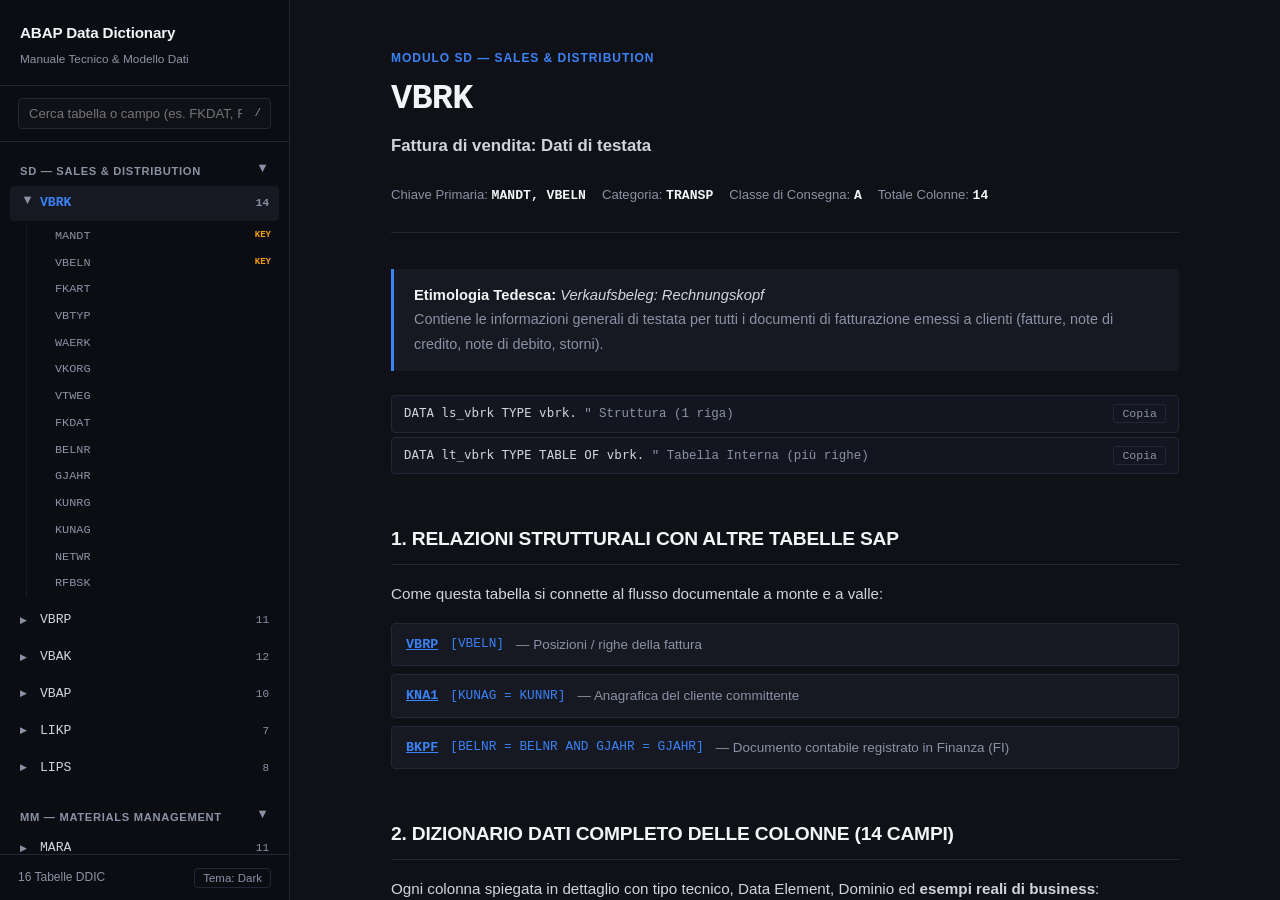
==== commit 2338ce21: "feat(wiki): transform into clean continuous technical manual with sidebar TOC - Redesigned as an aut" ====
--- a/abap-wiki/index.html
+++ b/abap-wiki/index.html
@@ -3,90 +3,46 @@
 <head>
   <meta charset="UTF-8">
   <meta name="viewport" content="width=device-width, initial-scale=1.0">
-  <title>ABAP Data Dictionary Wiki</title>
+  <title>ABAP Data Dictionary — Manuale Tecnico</title>
   <link rel="stylesheet" href="css/style.css">
   <link rel="icon" href="data:image/svg+xml,<svg xmlns=%22http://www.w3.org/2000/svg%22 viewBox=%220%200%20100%20100%22><rect width=%22100%22 height=%22100%22 rx=%2220%22 fill=%22%23212529%22/><text y=%2265%22 x=%2214%22 font-size=%2250%22 fill=%22white%22 font-family=%22monospace%22>SAP</text></svg>">
 </head>
 <body>
 
-  <!-- Top Header Navigation -->
-  <header class="header">
-    <div class="header-brand">
-      <div class="header-title">
-        <span>ABAP DDIC Wiki</span>
-        <span class="badge-tag" id="table-count-badge">16 Tabelle</span>
-      </div>
-    </div>
-
-    <!-- Search input -->
-    <div class="search-container">
-      <input type="text" id="global-search" class="search-input" placeholder="Cerca tabella, campo (es. FKDAT, FKART), elemento dati..." autocomplete="off" spellcheck="false">
-      <span class="search-shortcut">/</span>
-    </div>
-
-    <!-- Controls -->
-    <div class="header-actions">
-      <button id="btn-import-modal" class="btn" title="Importa o Aggiungi Tabelle in formato JSON">
-        <span>Import JSON</span>
-      </button>
-      <button id="theme-toggle" class="btn" title="Cambia tema Dark / Light">
-        <span id="theme-icon" style="font-family: var(--font-mono); font-size: 11px;">●</span>
-        <span id="theme-label">Dark</span>
-      </button>
-    </div>
-  </header>
-
-  <!-- Main Application Container -->
-  <div class="app-container">
+  <div class="layout">
     
-    <!-- Sidebar: Hierarchical Tree Explorer -->
+    <!-- Sidebar: Table of Contents (TOC Tree) -->
     <aside class="sidebar">
       <div class="sidebar-header">
-        <span>Esploratore ad Albero</span>
-        <div class="sidebar-actions">
-          <button id="btn-collapse-all" class="btn-icon-sm" title="Comprimi tutto">◀</button>
-          <button id="btn-expand-all" class="btn-icon-sm" title="Espandi tutto">▼</button>
-        </div>
+        <h1>ABAP Data Dictionary</h1>
+        <p>Manuale Tecnico & Modello Dati</p>
       </div>
-      <div class="tree-container" id="tree-container">
+
+      <div class="sidebar-search">
+        <input type="text" id="search-input" placeholder="Cerca tabella o campo (es. FKDAT, F2)..." autocomplete="off" spellcheck="false">
+        <span class="search-shortcut-hint">/</span>
+      </div>
+
+      <nav class="sidebar-nav" id="toc-nav">
         <!-- Rendered dynamically via JavaScript -->
+      </nav>
+
+      <div class="sidebar-footer">
+        <span id="footer-count">16 Tabelle DDIC</span>
+        <button class="btn-toggle-theme" id="theme-btn">Tema: Dark</button>
       </div>
     </aside>
 
-    <!-- Main Content Area -->
-    <main class="main-content" id="main-content">
-      <div class="empty-state" id="empty-state">
-        <div class="empty-state-icon" style="font-family: var(--font-mono); font-size: 16px; font-weight: 700; color: var(--accent); margin-bottom: 8px;">[DDIC]</div>
-        <h3>Seleziona una tabella dall'albero o usa la ricerca</h3>
-        <p style="margin-top: 6px; font-size: 13px;">Premi <kbd style="font-family: var(--font-mono); background: var(--bg-tertiary); padding: 2px 6px; border-radius: 4px; border: 1px solid var(--border-color);">/</kbd> per cercare istantaneamente qualsiasi campo o tabella standard.</p>
-      </div>
-      <div id="table-detail-container" style="display: none;">
-        <!-- Rendered dynamically -->
-      </div>
+    <!-- Reading Scroll Area: Complete Continuous Technical Manual -->
+    <main class="reading-scroll" id="reading-scroll">
+      <article class="manual-container" id="manual-container">
+        <!-- Dynamically rendered Table Manual Chapter -->
+      </article>
     </main>
 
   </div>
 
-  <!-- Modal for JSON Import -->
-  <div class="modal-backdrop" id="modal-import">
-    <div class="modal-box">
-      <div class="modal-header">
-        <h3 class="modal-title">Importa Definizione Tabella (JSON)</h3>
-        <button id="btn-close-modal" class="btn-icon-sm" style="font-size: 16px;">✕</button>
-      </div>
-      <p style="font-size: 12px; color: var(--text-muted); margin-bottom: 10px;">
-        Incolla la definizione di una tabella o un array di tabelle nel formato standard della Wiki. I dati saranno salvati localmente.
-      </p>
-      <textarea id="import-json-text" class="modal-textarea" placeholder='{ "tableName": "ZTABELLA", "module": "CUSTOM", ... }'></textarea>
-      <div class="modal-footer">
-        <button id="btn-export-json" class="btn">Esporta Tutto JSON</button>
-        <button id="btn-cancel-modal" class="btn">Annulla</button>
-        <button id="btn-confirm-import" class="btn btn-primary">Carica Dati</button>
-      </div>
-    </div>
-  </div>
-
-  <!-- Scripts: Pre-bundled JS data fallback + app controller -->
+  <!-- Offline-safe dataset + manual controller script -->
   <script src="data/tables.js"></script>
   <script src="js/app.js"></script>
 </body>
--- a/abap-wiki/css/style.css
+++ b/abap-wiki/css/style.css
@@ -1,60 +1,41 @@
 /* ==========================================================================
-   ABAP Data Dictionary Wiki - Minimalist Style (Dark/Light)
+   ABAP Data Dictionary — Manuale Tecnico di Riferimento
+   Stile Editoriale Minimale (Conforme a SAP BTP Master Guide)
    ========================================================================== */
 
 :root {
-  --font-sans: -apple-system, BlinkMacSystemFont, "Segoe UI", Roboto, Helvetica, Arial, sans-serif;
-  --font-mono: ui-monospace, "SF Mono", "Cascadia Code", "Source Code Pro", Menlo, Consolas, monospace;
-
-  /* Light Theme (Default clean paper) */
-  --bg-primary: #ffffff;
-  --bg-secondary: #f8f9fa;
-  --bg-tertiary: #f1f3f5;
-  --bg-code: #f1f3f5;
-  --bg-hover: #e9ecef;
-  --border-color: #dee2e6;
-  --border-light: #edf2f7;
-
-  --text-primary: #212529;
-  --text-secondary: #495057;
-  --text-muted: #868e96;
-  --text-inverse: #ffffff;
-
-  --accent: #228be6;
-  --accent-soft: rgba(34, 139, 230, 0.1);
-  --key-badge: #e67700;
-  --key-badge-bg: #fff9db;
-  --type-badge: #2b8a3e;
-  --type-badge-bg: #ebfbee;
-
-  --shadow-sm: 0 1px 3px rgba(0,0,0,0.06);
-  --shadow-md: 0 4px 6px -1px rgba(0,0,0,0.08);
-}
-
-[data-theme="dark"] {
-  /* Dark Theme (Minimal high-contrast terminal) */
-  --bg-primary: #121417;
-  --bg-secondary: #1a1d21;
-  --bg-tertiary: #22262b;
-  --bg-code: #22262b;
-  --bg-hover: #2c3138;
-  --border-color: #2e343d;
-  --border-light: #252a30;
-
-  --text-primary: #f8f9fa;
-  --text-secondary: #c1c7cd;
-  --text-muted: #79838d;
-  --text-inverse: #121417;
-
-  --accent: #4dabf7;
-  --accent-soft: rgba(77, 171, 247, 0.15);
-  --key-badge: #fcc419;
-  --key-badge-bg: rgba(252, 196, 25, 0.12);
-  --type-badge: #51cf66;
-  --type-badge-bg: rgba(81, 207, 102, 0.12);
-
-  --shadow-sm: 0 1px 3px rgba(0,0,0,0.3);
-  --shadow-md: 0 4px 6px rgba(0,0,0,0.4);
+  --bg-page: #0f1117;
+  --bg-sidebar: #0b0d13;
+  --bg-surface: #161922;
+  --bg-surface-hover: #1e2230;
+  --border-color: #232736;
+  --text-title: #f3f4f6;
+  --text-main: #d1d5db;
+  --text-muted: #8b92a5;
+  --accent: #3b82f6;
+  --accent-soft: rgba(59, 130, 246, 0.12);
+  --accent-green: #10b981;
+  --accent-orange: #f59e0b;
+  --code-bg: #131620;
+  --sidebar-width: 290px;
+  --font-sans: -apple-system, BlinkMacSystemFont, "Segoe UI", Roboto, "Helvetica Neue", Arial, sans-serif;
+  --font-mono: ui-monospace, SFMono-Regular, "SF Mono", Menlo, Consolas, "Liberation Mono", monospace;
+}
+
+[data-theme="light"] {
+  --bg-page: #ffffff;
+  --bg-sidebar: #f8fafc;
+  --bg-surface: #f1f5f9;
+  --bg-surface-hover: #e2e8f0;
+  --border-color: #e2e8f0;
+  --text-title: #0f172a;
+  --text-main: #334155;
+  --text-muted: #64748b;
+  --accent: #0070d2;
+  --accent-soft: rgba(0, 112, 210, 0.08);
+  --accent-green: #059669;
+  --accent-orange: #d97706;
+  --code-bg: #f8fafc;
 }
 
 * {
@@ -65,598 +46,535 @@
 
 body {
   font-family: var(--font-sans);
-  background-color: var(--bg-primary);
-  color: var(--text-primary);
-  line-height: 1.5;
-  font-size: 14px;
+  background-color: var(--bg-page);
+  color: var(--text-main);
+  line-height: 1.75;
+  font-size: 15px;
+  overflow-x: hidden;
   -webkit-font-smoothing: antialiased;
 }
 
-/* Header */
-.header {
+.layout {
+  display: flex;
+  min-height: 100vh;
+}
+
+/* Sidebar: Table of Contents (TOC) */
+.sidebar {
+  width: var(--sidebar-width);
+  background-color: var(--bg-sidebar);
+  border-right: 1px solid var(--border-color);
+  height: 100vh;
   position: sticky;
   top: 0;
-  z-index: 100;
-  background-color: var(--bg-primary);
+  display: flex;
+  flex-direction: column;
+  z-index: 50;
+  flex-shrink: 0;
+}
+
+.sidebar-header {
+  padding: 20px 20px 16px 20px;
   border-bottom: 1px solid var(--border-color);
-  padding: 10px 20px;
-  display: flex;
-  align-items: center;
-  justify-content: space-between;
-  gap: 16px;
-}
-
-.header-brand {
-  display: flex;
-  align-items: center;
-  gap: 12px;
-}
-
-.header-title {
-  font-size: 16px;
-  font-weight: 700;
+}
+
+.sidebar-header h1 {
+  font-size: 0.95rem;
+  font-weight: 700;
+  color: var(--text-title);
   letter-spacing: -0.01em;
-  display: flex;
-  align-items: center;
-  gap: 8px;
-}
-
-.badge-tag {
-  font-family: var(--font-mono);
-  font-size: 11px;
-  padding: 2px 6px;
-  background-color: var(--bg-tertiary);
-  border: 1px solid var(--border-color);
+}
+
+.sidebar-header p {
+  font-size: 0.74rem;
+  color: var(--text-muted);
+  margin-top: 2px;
+}
+
+.sidebar-search {
+  padding: 12px 18px;
+  border-bottom: 1px solid var(--border-color);
+  position: relative;
+}
+
+.sidebar-search input {
+  width: 100%;
+  background: var(--bg-page);
+  border: 1px solid var(--border-color);
+  color: var(--text-title);
+  font-size: 0.82rem;
+  padding: 7px 28px 7px 10px;
   border-radius: 4px;
-  color: var(--text-secondary);
-}
-
-.search-container {
-  flex: 1;
-  max-width: 540px;
-  position: relative;
-}
-
-.search-input {
-  width: 100%;
-  padding: 8px 36px 8px 12px;
+  outline: none;
   font-family: var(--font-sans);
-  font-size: 13px;
-  background-color: var(--bg-secondary);
-  border: 1px solid var(--border-color);
-  border-radius: 6px;
-  color: var(--text-primary);
-  outline: none;
-  transition: border-color 0.15s, background-color 0.15s;
-}
-
-.search-input:focus {
+  transition: border-color 0.15s;
+}
+
+.sidebar-search input:focus {
   border-color: var(--accent);
-  background-color: var(--bg-primary);
-}
-
-.search-shortcut {
+}
+
+.search-shortcut-hint {
   position: absolute;
-  right: 10px;
+  right: 28px;
   top: 50%;
   transform: translateY(-50%);
   font-family: var(--font-mono);
   font-size: 11px;
   color: var(--text-muted);
   pointer-events: none;
-  border: 1px solid var(--border-color);
+}
+
+.sidebar-nav {
+  flex: 1;
+  overflow-y: auto;
+  padding: 12px 10px;
+}
+
+/* TOC Hierarchy */
+.toc-module-group {
+  margin-bottom: 14px;
+}
+
+.toc-module-title {
+  font-size: 0.7rem;
+  text-transform: uppercase;
+  font-weight: 700;
+  letter-spacing: 0.06em;
+  color: var(--text-muted);
+  padding: 8px 10px 4px 10px;
+  cursor: pointer;
+  display: flex;
+  align-items: center;
+  justify-content: space-between;
+  user-select: none;
+}
+
+.toc-module-title:hover {
+  color: var(--text-title);
+}
+
+.toc-table-block {
+  margin-bottom: 2px;
+}
+
+.toc-table-link {
+  display: flex;
+  align-items: center;
+  justify-content: space-between;
+  padding: 6px 10px;
+  border-radius: 4px;
+  font-size: 0.84rem;
+  color: var(--text-main);
+  text-decoration: none;
+  cursor: pointer;
+  transition: background 0.1s;
+}
+
+.toc-table-link:hover {
+  background-color: var(--bg-surface-hover);
+  color: var(--text-title);
+}
+
+.toc-table-link.active {
+  background-color: var(--bg-surface);
+  color: var(--accent);
+  font-weight: 600;
+}
+
+.toc-table-mono {
+  font-family: var(--font-mono);
+  font-size: 0.82rem;
+}
+
+.toc-arrow {
+  font-size: 9px;
+  color: var(--text-muted);
+  transition: transform 0.15s ease;
+  width: 14px;
+  display: inline-block;
+  cursor: pointer;
+}
+
+.toc-arrow.expanded {
+  transform: rotate(90deg);
+}
+
+/* Level 3: Fields in TOC */
+.toc-field-list {
+  padding-left: 20px;
+  margin: 2px 0 6px 0;
+  border-left: 1px dotted var(--border-color);
+  margin-left: 16px;
+}
+
+.toc-field-link {
+  display: flex;
+  align-items: center;
+  justify-content: space-between;
+  padding: 3px 8px;
+  font-family: var(--font-mono);
+  font-size: 0.74rem;
+  color: var(--text-muted);
+  text-decoration: none;
+  border-radius: 3px;
+  cursor: pointer;
+}
+
+.toc-field-link:hover {
+  color: var(--text-title);
+  background-color: var(--bg-surface-hover);
+}
+
+.toc-field-link.active {
+  color: var(--accent);
+  font-weight: 700;
+}
+
+/* Sidebar Footer */
+.sidebar-footer {
+  padding: 12px 18px;
+  border-top: 1px solid var(--border-color);
+  display: flex;
+  align-items: center;
+  justify-content: space-between;
+  font-size: 0.75rem;
+  color: var(--text-muted);
+}
+
+.btn-toggle-theme {
+  background: none;
+  border: 1px solid var(--border-color);
+  color: var(--text-muted);
+  padding: 3px 8px;
+  border-radius: 4px;
+  cursor: pointer;
+  font-size: 0.72rem;
+  font-family: var(--font-sans);
+}
+
+.btn-toggle-theme:hover {
+  color: var(--text-title);
+  border-color: var(--text-muted);
+}
+
+/* Reading Area (Continuous Manual) */
+.reading-scroll {
+  flex: 1;
+  height: 100vh;
+  overflow-y: auto;
+  scroll-behavior: smooth;
+}
+
+.manual-container {
+  max-width: 860px;
+  margin: 0 auto;
+  padding: 48px 36px 120px 36px;
+}
+
+/* Manual Header */
+.manual-header {
+  margin-bottom: 36px;
+  padding-bottom: 24px;
+  border-bottom: 1px solid var(--border-color);
+}
+
+.manual-module-tag {
+  font-size: 0.75rem;
+  text-transform: uppercase;
+  font-weight: 700;
+  letter-spacing: 0.08em;
+  color: var(--accent);
+  margin-bottom: 8px;
+}
+
+.manual-title {
+  font-size: 2.2rem;
+  font-weight: 800;
+  color: var(--text-title);
+  line-height: 1.25;
+  letter-spacing: -0.02em;
+  margin-bottom: 12px;
+  font-family: var(--font-mono);
+}
+
+.manual-desc {
+  font-size: 1.05rem;
+  color: var(--text-main);
+  margin-bottom: 16px;
+  line-height: 1.6;
+}
+
+.manual-meta-strip {
+  display: flex;
+  flex-wrap: wrap;
+  gap: 16px;
+  font-size: 0.82rem;
+  color: var(--text-muted);
+  padding-top: 8px;
+}
+
+.manual-meta-strip strong {
+  color: var(--text-title);
+  font-family: var(--font-mono);
+}
+
+/* Quote Callout */
+.manual-quote {
+  border-left: 3px solid var(--accent);
+  background-color: var(--bg-surface);
+  padding: 14px 20px;
+  margin: 24px 0;
+  font-size: 0.92rem;
+  color: var(--text-main);
+  border-radius: 0 4px 4px 0;
+  line-height: 1.65;
+}
+
+.manual-quote strong {
+  color: var(--text-title);
+}
+
+/* Section Headings */
+.manual-h2 {
+  font-size: 1.2rem;
+  font-weight: 700;
+  color: var(--text-title);
+  margin: 48px 0 16px 0;
+  padding-bottom: 8px;
+  border-bottom: 1px solid var(--border-color);
+  letter-spacing: -0.01em;
+  text-transform: uppercase;
+}
+
+.manual-p {
+  font-size: 0.95rem;
+  color: var(--text-main);
+  margin-bottom: 16px;
+  line-height: 1.7;
+}
+
+/* Minimal Snippet Box */
+.manual-code-box {
+  background: var(--code-bg);
+  border: 1px solid var(--border-color);
+  border-radius: 6px;
+  padding: 14px 18px;
+  font-family: var(--font-mono);
+  font-size: 0.82rem;
+  line-height: 1.5;
+  color: var(--text-main);
+  margin: 16px 0 28px 0;
+  overflow-x: auto;
+}
+
+.manual-code-box .kw { color: var(--accent); font-weight: 600; }
+.manual-code-box .tbl { color: var(--accent-orange); font-weight: 600; }
+.manual-code-box .com { color: var(--text-muted); font-style: italic; }
+
+/* Relationships Grid */
+.manual-rel-list {
+  display: flex;
+  flex-direction: column;
+  gap: 8px;
+  margin: 16px 0 28px 0;
+}
+
+.manual-rel-item {
+  background: var(--bg-surface);
+  border: 1px solid var(--border-color);
+  padding: 9px 14px;
+  border-radius: 4px;
+  display: flex;
+  align-items: center;
+  gap: 12px;
+  font-size: 0.84rem;
+}
+
+.manual-rel-link {
+  font-family: var(--font-mono);
+  font-weight: 700;
+  color: var(--accent);
+  cursor: pointer;
+  text-decoration: underline;
+}
+
+/* Comprehensive Field Chapter in Manual */
+.manual-field-chapter {
+  border-top: 1px solid var(--border-color);
+  padding-top: 24px;
+  margin-top: 32px;
+  transition: background-color 0.4s ease;
+}
+
+.manual-field-chapter.highlighted {
+  background-color: var(--accent-soft);
+  border-radius: 6px;
+  padding: 24px 16px;
+}
+
+.field-head-row {
+  display: flex;
+  align-items: baseline;
+  justify-content: space-between;
+  margin-bottom: 8px;
+}
+
+.field-head-title {
+  font-family: var(--font-mono);
+  font-size: 1.15rem;
+  font-weight: 700;
+  color: var(--text-title);
+  display: flex;
+  align-items: center;
+  gap: 8px;
+}
+
+.badge-key-tag {
+  font-family: var(--font-mono);
+  font-size: 0.65rem;
+  font-weight: 700;
   padding: 1px 5px;
   border-radius: 3px;
-}
-
-.header-actions {
-  display: flex;
-  align-items: center;
-  gap: 8px;
-}
-
-.btn {
-  background-color: var(--bg-secondary);
-  border: 1px solid var(--border-color);
-  color: var(--text-primary);
-  padding: 6px 12px;
+  color: var(--accent-orange);
+  border: 1px solid var(--accent-orange);
+  text-transform: uppercase;
+}
+
+.field-type-pill {
+  font-family: var(--font-mono);
+  font-size: 0.75rem;
+  color: var(--accent-green);
+  background: var(--code-bg);
+  border: 1px solid var(--border-color);
+  padding: 2px 6px;
+  border-radius: 3px;
+}
+
+/* Tree Path Line */
+.field-tree-trail {
+  font-family: var(--font-mono);
+  font-size: 0.78rem;
+  color: var(--text-muted);
+  margin-bottom: 12px;
+}
+
+.field-tree-trail strong {
+  color: var(--text-title);
+}
+
+/* Technical Specification Table */
+.manual-spec-table {
+  width: 100%;
+  border-collapse: collapse;
+  margin: 14px 0 18px 0;
+  font-size: 0.85rem;
+}
+
+.manual-spec-table td {
+  padding: 6px 10px;
+  border-bottom: 1px solid var(--border-color);
+}
+
+.manual-spec-table td.spec-lbl {
+  width: 220px;
+  color: var(--text-muted);
+  font-weight: 600;
+  text-transform: uppercase;
+  font-size: 0.72rem;
+  letter-spacing: 0.04em;
+}
+
+.manual-spec-table td.spec-val {
+  font-family: var(--font-mono);
+  color: var(--text-title);
+}
+
+/* Permitted Values / Real Examples Table */
+.manual-examples-box {
+  background: var(--bg-surface);
+  border: 1px solid var(--border-color);
   border-radius: 6px;
-  font-size: 13px;
-  cursor: pointer;
-  display: inline-flex;
-  align-items: center;
-  gap: 6px;
-  transition: background-color 0.15s, border-color 0.15s;
-}
-
-.btn:hover {
-  background-color: var(--bg-hover);
-}
-
-.btn-primary {
-  background-color: var(--accent);
-  color: #ffffff;
-  border-color: var(--accent);
-}
-
-.btn-primary:hover {
-  opacity: 0.9;
-}
-
-/* Layout */
-.app-container {
-  display: flex;
-  height: calc(100vh - 53px);
-  overflow: hidden;
-}
-
-/* Sidebar / Tree View */
-.sidebar {
-  width: 320px;
-  flex-shrink: 0;
-  border-right: 1px solid var(--border-color);
-  background-color: var(--bg-secondary);
-  display: flex;
-  flex-direction: column;
-  overflow: hidden;
-}
-
-.sidebar-header {
-  padding: 12px 16px;
-  border-bottom: 1px solid var(--border-color);
-  display: flex;
-  align-items: center;
-  justify-content: space-between;
-  font-size: 12px;
-  font-weight: 600;
-  color: var(--text-muted);
+  padding: 14px 18px;
+  margin: 14px 0 18px 0;
+}
+
+.manual-examples-title {
+  font-size: 0.74rem;
+  font-weight: 700;
   text-transform: uppercase;
   letter-spacing: 0.05em;
-}
-
-.sidebar-actions {
-  display: flex;
-  gap: 6px;
-}
-
-.btn-icon-sm {
-  background: none;
-  border: none;
-  color: var(--text-muted);
-  cursor: pointer;
-  padding: 2px 4px;
-  font-size: 12px;
-  border-radius: 3px;
-}
-
-.btn-icon-sm:hover {
-  color: var(--text-primary);
-  background-color: var(--bg-tertiary);
-}
-
-.tree-container {
-  flex: 1;
-  overflow-y: auto;
-  padding: 8px;
-}
-
-/* Tree Component */
-.tree-module {
+  color: var(--accent);
   margin-bottom: 8px;
 }
 
-.tree-module-header {
-  display: flex;
-  align-items: center;
-  gap: 6px;
-  padding: 6px 8px;
-  border-radius: 4px;
-  cursor: pointer;
-  font-weight: 600;
-  font-size: 12px;
-  color: var(--text-secondary);
-  user-select: none;
-}
-
-.tree-module-header:hover {
-  background-color: var(--bg-hover);
-}
-
-.tree-arrow {
-  font-size: 9px;
-  width: 14px;
-  display: inline-block;
-  color: var(--text-muted);
-  transition: transform 0.15s ease;
-}
-
-.tree-arrow.expanded {
-  transform: rotate(90deg);
-}
-
-.tree-table-list {
-  padding-left: 14px;
-  margin-top: 2px;
-}
-
-.tree-table-item {
-  display: flex;
-  align-items: center;
-  justify-content: space-between;
-  padding: 5px 8px;
-  border-radius: 4px;
-  cursor: pointer;
-  font-size: 13px;
-  margin-bottom: 1px;
-}
-
-.tree-table-item:hover {
-  background-color: var(--bg-hover);
-}
-
-.tree-table-item.active {
-  background-color: var(--accent-soft);
-  color: var(--accent);
-  font-weight: 600;
-}
-
-.table-name-mono {
-  font-family: var(--font-mono);
-  font-weight: 600;
-}
-
-.field-count {
-  font-size: 11px;
-  color: var(--text-muted);
-  font-family: var(--font-mono);
-}
-
-/* Main Content Area */
-.main-content {
-  flex: 1;
-  overflow-y: auto;
-  padding: 24px 32px;
-  background-color: var(--bg-primary);
-}
-
-.empty-state {
-  display: flex;
-  flex-direction: column;
-  align-items: center;
-  justify-content: center;
-  height: 100%;
-  color: var(--text-muted);
-  text-align: center;
-}
-
-.empty-state-icon {
-  font-size: 32px;
-  margin-bottom: 12px;
-}
-
-/* Table Details View */
-.table-header-box {
-  margin-bottom: 24px;
-  padding-bottom: 16px;
-  border-bottom: 1px solid var(--border-color);
-}
-
-.table-title-row {
-  display: flex;
-  align-items: center;
-  justify-content: space-between;
-  margin-bottom: 8px;
-}
-
-.table-title-left {
-  display: flex;
-  align-items: center;
-  gap: 12px;
-}
-
-.table-title {
-  font-family: var(--font-mono);
-  font-size: 26px;
-  font-weight: 700;
-  letter-spacing: -0.02em;
-}
-
-.badge-module {
-  background-color: var(--accent-soft);
-  color: var(--accent);
-  padding: 2px 8px;
-  border-radius: 4px;
-  font-size: 12px;
-  font-weight: 600;
-}
-
-.table-desc {
-  font-size: 15px;
-  color: var(--text-secondary);
-  margin-bottom: 8px;
-}
-
-.table-meta-list {
-  display: flex;
-  flex-wrap: wrap;
-  gap: 16px;
-  font-size: 12px;
-  color: var(--text-muted);
-}
-
-.table-meta-item strong {
-  color: var(--text-secondary);
-  font-family: var(--font-mono);
-}
-
-.etymology-box {
-  background-color: var(--bg-secondary);
-  border-left: 3px solid var(--accent);
-  padding: 8px 12px;
-  margin-top: 12px;
-  border-radius: 0 4px 4px 0;
-  font-size: 13px;
-}
-
-.etymology-box span {
-  font-weight: 600;
-  color: var(--accent);
-}
-
-/* Code Snippet Box */
-.snippet-box {
-  background-color: var(--bg-code);
-  border: 1px solid var(--border-color);
-  border-radius: 6px;
-  padding: 10px 14px;
-  margin-bottom: 24px;
-  display: flex;
-  align-items: center;
-  justify-content: space-between;
-}
-
-.snippet-code {
-  font-family: var(--font-mono);
-  font-size: 12px;
-  color: var(--text-primary);
-}
-
-.btn-copy {
-  background: var(--bg-primary);
-  border: 1px solid var(--border-color);
-  border-radius: 4px;
-  padding: 4px 8px;
-  font-size: 11px;
-  font-family: var(--font-mono);
-  cursor: pointer;
-  color: var(--text-secondary);
-}
-
-.btn-copy:hover {
-  color: var(--text-primary);
-  border-color: var(--accent);
-}
-
-/* Section Titles */
-.section-title {
-  font-size: 14px;
-  font-weight: 700;
-  text-transform: uppercase;
-  letter-spacing: 0.05em;
-  color: var(--text-muted);
-  margin: 20px 0 10px 0;
-  display: flex;
-  align-items: center;
-  justify-content: space-between;
-}
-
-/* Relationships List */
-.relationships-list {
-  display: flex;
-  flex-direction: column;
-  gap: 6px;
-  margin-bottom: 24px;
-}
-
-.relationship-item {
-  display: flex;
-  align-items: center;
-  gap: 10px;
-  background-color: var(--bg-secondary);
-  padding: 6px 10px;
-  border-radius: 4px;
-  font-size: 12px;
-  border: 1px solid var(--border-light);
-}
-
-.rel-target {
-  font-family: var(--font-mono);
-  font-weight: 700;
-  color: var(--accent);
-  cursor: pointer;
-}
-
-.rel-target:hover {
-  text-decoration: underline;
-}
-
-.rel-fk {
-  font-family: var(--font-mono);
-  color: var(--text-muted);
-}
-
-/* Fields Table (Hierarchical Tree Grid) */
-.fields-tree-table {
+.manual-examples-table {
   width: 100%;
   border-collapse: collapse;
-  margin-bottom: 30px;
-}
-
-.fields-tree-table th {
-  text-align: left;
-  padding: 8px 10px;
-  font-size: 11px;
-  text-transform: uppercase;
-  letter-spacing: 0.05em;
-  color: var(--text-muted);
+}
+
+.manual-examples-table td {
+  padding: 6px 8px;
+  font-size: 0.84rem;
   border-bottom: 1px solid var(--border-color);
-}
-
-.field-row {
-  border-bottom: 1px solid var(--border-light);
-  cursor: pointer;
-  transition: background-color 0.1s;
-}
-
-.field-row:hover {
-  background-color: var(--bg-hover);
-}
-
-.field-row td {
-  padding: 8px 10px;
-  font-size: 13px;
-  vertical-align: middle;
-}
-
-.badge-key {
-  font-family: var(--font-mono);
-  font-size: 10px;
-  font-weight: 700;
-  background-color: var(--key-badge-bg);
-  color: var(--key-badge);
-  border: 1px solid var(--key-badge);
-  padding: 1px 4px;
+  vertical-align: top;
+}
+
+.manual-examples-table tr:last-child td {
+  border-bottom: none;
+}
+
+.manual-examples-table td.code-cell {
+  width: 90px;
+  font-family: var(--font-mono);
+  font-weight: 700;
+  color: var(--accent);
+}
+
+/* Inline Action Snippet Bar */
+.manual-snippet-bar {
+  display: flex;
+  align-items: center;
+  justify-content: space-between;
+  background: var(--code-bg);
+  border: 1px solid var(--border-color);
+  padding: 6px 12px;
+  border-radius: 4px;
+  font-family: var(--font-mono);
+  font-size: 0.78rem;
+  margin-top: 10px;
+}
+
+.btn-copy-code {
+  background: none;
+  border: 1px solid var(--border-color);
+  color: var(--text-muted);
+  font-family: var(--font-mono);
+  font-size: 0.72rem;
+  padding: 2px 8px;
   border-radius: 3px;
-  margin-left: 6px;
-}
-
-.badge-datatype {
-  font-family: var(--font-mono);
-  font-size: 11px;
-  background-color: var(--type-badge-bg);
-  color: var(--type-badge);
-  padding: 2px 5px;
-  border-radius: 3px;
-  font-weight: 600;
-}
-
-.badge-element {
-  font-family: var(--font-mono);
-  font-size: 12px;
-  color: var(--text-primary);
-  background-color: var(--bg-tertiary);
-  padding: 2px 6px;
-  border-radius: 3px;
-}
-
-/* Field Detail Drilldown Drawer */
-.field-detail-panel {
-  background-color: var(--bg-secondary);
-  border: 1px solid var(--border-color);
-  border-radius: 6px;
-  padding: 14px 18px;
-  margin: 6px 0 12px 0;
-  display: none;
-}
-
-.field-detail-panel.active {
-  display: block;
-}
-
-.detail-tree {
-  display: flex;
-  flex-direction: column;
-  gap: 10px;
-  font-family: var(--font-mono);
-  font-size: 12px;
-}
-
-.detail-tree-branch {
-  display: flex;
-  gap: 12px;
-  align-items: flex-start;
-}
-
-.tree-level-label {
-  width: 120px;
-  flex-shrink: 0;
-  color: var(--text-muted);
-  text-transform: uppercase;
-  font-size: 11px;
-}
-
-.tree-level-content {
-  flex: 1;
-  color: var(--text-primary);
-}
-
-/* Modal */
-.modal-backdrop {
-  position: fixed;
-  top: 0;
-  left: 0;
-  right: 0;
-  bottom: 0;
-  background-color: rgba(0,0,0,0.5);
-  display: none;
-  align-items: center;
-  justify-content: center;
-  z-index: 200;
-}
-
-.modal-backdrop.active {
-  display: flex;
-}
-
-.modal-box {
-  background-color: var(--bg-primary);
-  border: 1px solid var(--border-color);
-  border-radius: 8px;
-  width: 90%;
-  max-width: 600px;
-  padding: 20px;
-  box-shadow: var(--shadow-md);
-}
-
-.modal-header {
-  display: flex;
-  align-items: center;
-  justify-content: space-between;
-  margin-bottom: 12px;
-}
-
-.modal-title {
-  font-size: 16px;
-  font-weight: 700;
-}
-
-.modal-textarea {
-  width: 100%;
-  height: 200px;
-  font-family: var(--font-mono);
-  font-size: 12px;
-  padding: 8px;
-  background-color: var(--bg-secondary);
-  border: 1px solid var(--border-color);
-  border-radius: 4px;
-  color: var(--text-primary);
-  resize: vertical;
-  margin-bottom: 12px;
-}
-
-.modal-footer {
-  display: flex;
-  justify-content: flex-end;
-  gap: 8px;
+  cursor: pointer;
+}
+
+.btn-copy-code:hover {
+  color: var(--text-title);
+  border-color: var(--accent);
 }
 
 /* Responsive */
-@media (max-width: 768px) {
-  .app-container {
+@media (max-width: 820px) {
+  .layout {
     flex-direction: column;
   }
   .sidebar {
     width: 100%;
-    height: 220px;
+    height: auto;
+    position: relative;
   }
-}
+  .reading-scroll {
+    height: auto;
+  }
+  .manual-container {
+    padding: 24px 18px 80px 18px;
+  }
+}
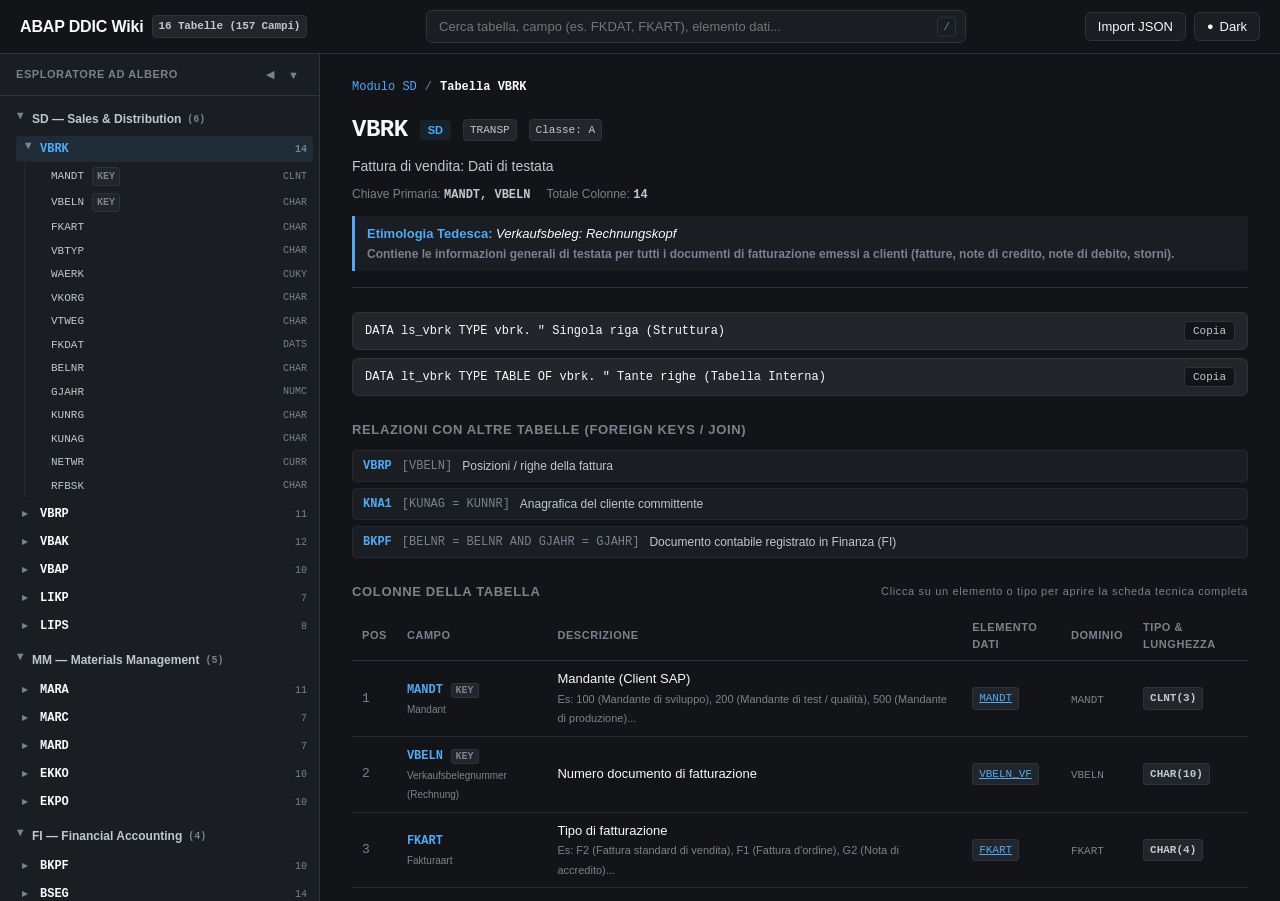
==== commit 0fe4e5da: "feat(wiki): refine layout to clean monochrome tree-grid, remove action column, and link data element" ====
--- a/abap-wiki/index.html
+++ b/abap-wiki/index.html
@@ -3,46 +3,90 @@
 <head>
   <meta charset="UTF-8">
   <meta name="viewport" content="width=device-width, initial-scale=1.0">
-  <title>ABAP Data Dictionary — Manuale Tecnico</title>
+  <title>ABAP Data Dictionary Wiki</title>
   <link rel="stylesheet" href="css/style.css">
   <link rel="icon" href="data:image/svg+xml,<svg xmlns=%22http://www.w3.org/2000/svg%22 viewBox=%220%200%20100%20100%22><rect width=%22100%22 height=%22100%22 rx=%2220%22 fill=%22%23212529%22/><text y=%2265%22 x=%2214%22 font-size=%2250%22 fill=%22white%22 font-family=%22monospace%22>SAP</text></svg>">
 </head>
 <body>
 
-  <div class="layout">
+  <!-- Top Header Navigation -->
+  <header class="header">
+    <div class="header-brand">
+      <div class="header-title">
+        <span>ABAP DDIC Wiki</span>
+        <span class="badge-tag" id="table-count-badge">16 Tabelle</span>
+      </div>
+    </div>
+
+    <!-- Search input -->
+    <div class="search-container">
+      <input type="text" id="global-search" class="search-input" placeholder="Cerca tabella, campo (es. FKDAT, FKART), elemento dati..." autocomplete="off" spellcheck="false">
+      <span class="search-shortcut">/</span>
+    </div>
+
+    <!-- Controls -->
+    <div class="header-actions">
+      <button id="btn-import-modal" class="btn" title="Importa o Aggiungi Tabelle in formato JSON">
+        <span>Import JSON</span>
+      </button>
+      <button id="theme-toggle" class="btn" title="Cambia tema Dark / Light">
+        <span id="theme-icon" style="font-family: var(--font-mono); font-size: 11px;">●</span>
+        <span id="theme-label">Dark</span>
+      </button>
+    </div>
+  </header>
+
+  <!-- Main Application Container -->
+  <div class="app-container">
     
-    <!-- Sidebar: Table of Contents (TOC Tree) -->
+    <!-- Sidebar: Hierarchical Tree Explorer -->
     <aside class="sidebar">
       <div class="sidebar-header">
-        <h1>ABAP Data Dictionary</h1>
-        <p>Manuale Tecnico & Modello Dati</p>
+        <span>Esploratore ad Albero</span>
+        <div class="sidebar-actions">
+          <button id="btn-collapse-all" class="btn-icon-sm" title="Comprimi tutto">◀</button>
+          <button id="btn-expand-all" class="btn-icon-sm" title="Espandi tutto">▼</button>
+        </div>
       </div>
-
-      <div class="sidebar-search">
-        <input type="text" id="search-input" placeholder="Cerca tabella o campo (es. FKDAT, F2)..." autocomplete="off" spellcheck="false">
-        <span class="search-shortcut-hint">/</span>
-      </div>
-
-      <nav class="sidebar-nav" id="toc-nav">
+      <div class="tree-container" id="tree-container">
         <!-- Rendered dynamically via JavaScript -->
-      </nav>
-
-      <div class="sidebar-footer">
-        <span id="footer-count">16 Tabelle DDIC</span>
-        <button class="btn-toggle-theme" id="theme-btn">Tema: Dark</button>
       </div>
     </aside>
 
-    <!-- Reading Scroll Area: Complete Continuous Technical Manual -->
-    <main class="reading-scroll" id="reading-scroll">
-      <article class="manual-container" id="manual-container">
-        <!-- Dynamically rendered Table Manual Chapter -->
-      </article>
+    <!-- Main Content Area -->
+    <main class="main-content" id="main-content">
+      <div class="empty-state" id="empty-state">
+        <div class="empty-state-icon" style="font-family: var(--font-mono); font-size: 16px; font-weight: 700; color: var(--accent); margin-bottom: 8px;">[DDIC]</div>
+        <h3>Seleziona una tabella dall'albero o usa la ricerca</h3>
+        <p style="margin-top: 6px; font-size: 13px;">Premi <kbd style="font-family: var(--font-mono); background: var(--bg-tertiary); padding: 2px 6px; border-radius: 4px; border: 1px solid var(--border-color);">/</kbd> per cercare istantaneamente qualsiasi campo o tabella standard.</p>
+      </div>
+      <div id="table-detail-container" style="display: none;">
+        <!-- Rendered dynamically -->
+      </div>
     </main>
 
   </div>
 
-  <!-- Offline-safe dataset + manual controller script -->
+  <!-- Modal for JSON Import -->
+  <div class="modal-backdrop" id="modal-import">
+    <div class="modal-box">
+      <div class="modal-header">
+        <h3 class="modal-title">Importa Definizione Tabella (JSON)</h3>
+        <button id="btn-close-modal" class="btn-icon-sm" style="font-size: 16px;">✕</button>
+      </div>
+      <p style="font-size: 12px; color: var(--text-muted); margin-bottom: 10px;">
+        Incolla la definizione di una tabella o un array di tabelle nel formato standard della Wiki. I dati saranno salvati localmente.
+      </p>
+      <textarea id="import-json-text" class="modal-textarea" placeholder='{ "tableName": "ZTABELLA", "module": "CUSTOM", ... }'></textarea>
+      <div class="modal-footer">
+        <button id="btn-export-json" class="btn">Esporta Tutto JSON</button>
+        <button id="btn-cancel-modal" class="btn">Annulla</button>
+        <button id="btn-confirm-import" class="btn btn-primary">Carica Dati</button>
+      </div>
+    </div>
+  </div>
+
+  <!-- Scripts: Pre-bundled JS data fallback + app controller -->
   <script src="data/tables.js"></script>
   <script src="js/app.js"></script>
 </body>
--- a/abap-wiki/css/style.css
+++ b/abap-wiki/css/style.css
@@ -1,41 +1,60 @@
 /* ==========================================================================
-   ABAP Data Dictionary — Manuale Tecnico di Riferimento
-   Stile Editoriale Minimale (Conforme a SAP BTP Master Guide)
+   ABAP Data Dictionary Wiki - Minimalist Style (Dark/Light)
    ========================================================================== */
 
 :root {
-  --bg-page: #0f1117;
-  --bg-sidebar: #0b0d13;
-  --bg-surface: #161922;
-  --bg-surface-hover: #1e2230;
-  --border-color: #232736;
-  --text-title: #f3f4f6;
-  --text-main: #d1d5db;
-  --text-muted: #8b92a5;
-  --accent: #3b82f6;
-  --accent-soft: rgba(59, 130, 246, 0.12);
-  --accent-green: #10b981;
-  --accent-orange: #f59e0b;
-  --code-bg: #131620;
-  --sidebar-width: 290px;
-  --font-sans: -apple-system, BlinkMacSystemFont, "Segoe UI", Roboto, "Helvetica Neue", Arial, sans-serif;
-  --font-mono: ui-monospace, SFMono-Regular, "SF Mono", Menlo, Consolas, "Liberation Mono", monospace;
-}
-
-[data-theme="light"] {
-  --bg-page: #ffffff;
-  --bg-sidebar: #f8fafc;
-  --bg-surface: #f1f5f9;
-  --bg-surface-hover: #e2e8f0;
-  --border-color: #e2e8f0;
-  --text-title: #0f172a;
-  --text-main: #334155;
-  --text-muted: #64748b;
-  --accent: #0070d2;
-  --accent-soft: rgba(0, 112, 210, 0.08);
-  --accent-green: #059669;
-  --accent-orange: #d97706;
-  --code-bg: #f8fafc;
+  --font-sans: -apple-system, BlinkMacSystemFont, "Segoe UI", Roboto, Helvetica, Arial, sans-serif;
+  --font-mono: ui-monospace, "SF Mono", "Cascadia Code", "Source Code Pro", Menlo, Consolas, monospace;
+
+  /* Light Theme */
+  --bg-primary: #ffffff;
+  --bg-secondary: #f8f9fa;
+  --bg-tertiary: #f1f3f5;
+  --bg-code: #f1f3f5;
+  --bg-hover: #e9ecef;
+  --border-color: #dee2e6;
+  --border-light: #edf2f7;
+
+  --text-primary: #212529;
+  --text-secondary: #495057;
+  --text-muted: #868e96;
+  --text-inverse: #ffffff;
+
+  --accent: #228be6;
+  --accent-soft: rgba(34, 139, 230, 0.08);
+  --key-badge: #495057;
+  --key-badge-bg: #e9ecef;
+  --type-badge: #495057;
+  --type-badge-bg: #f1f3f5;
+
+  --shadow-sm: 0 1px 3px rgba(0,0,0,0.06);
+  --shadow-md: 0 4px 6px -1px rgba(0,0,0,0.08);
+}
+
+[data-theme="dark"] {
+  /* Dark Theme */
+  --bg-primary: #121417;
+  --bg-secondary: #1a1d21;
+  --bg-tertiary: #22262b;
+  --bg-code: #22262b;
+  --bg-hover: #2c3138;
+  --border-color: #2e343d;
+  --border-light: #252a30;
+
+  --text-primary: #f8f9fa;
+  --text-secondary: #c1c7cd;
+  --text-muted: #79838d;
+  --text-inverse: #121417;
+
+  --accent: #4dabf7;
+  --accent-soft: rgba(77, 171, 247, 0.1);
+  --key-badge: #c1c7cd;
+  --key-badge-bg: #22262b;
+  --type-badge: #c1c7cd;
+  --type-badge-bg: #22262b;
+
+  --shadow-sm: 0 1px 3px rgba(0,0,0,0.3);
+  --shadow-md: 0 4px 6px rgba(0,0,0,0.4);
 }
 
 * {
@@ -46,535 +65,722 @@
 
 body {
   font-family: var(--font-sans);
-  background-color: var(--bg-page);
-  color: var(--text-main);
-  line-height: 1.75;
-  font-size: 15px;
-  overflow-x: hidden;
+  background-color: var(--bg-primary);
+  color: var(--text-primary);
+  line-height: 1.5;
+  font-size: 14px;
   -webkit-font-smoothing: antialiased;
 }
 
-.layout {
-  display: flex;
-  min-height: 100vh;
-}
-
-/* Sidebar: Table of Contents (TOC) */
-.sidebar {
-  width: var(--sidebar-width);
-  background-color: var(--bg-sidebar);
-  border-right: 1px solid var(--border-color);
-  height: 100vh;
+/* Header */
+.header {
   position: sticky;
   top: 0;
-  display: flex;
-  flex-direction: column;
-  z-index: 50;
-  flex-shrink: 0;
-}
-
-.sidebar-header {
-  padding: 20px 20px 16px 20px;
+  z-index: 100;
+  background-color: var(--bg-primary);
   border-bottom: 1px solid var(--border-color);
-}
-
-.sidebar-header h1 {
-  font-size: 0.95rem;
-  font-weight: 700;
-  color: var(--text-title);
+  padding: 10px 20px;
+  display: flex;
+  align-items: center;
+  justify-content: space-between;
+  gap: 16px;
+}
+
+.header-brand {
+  display: flex;
+  align-items: center;
+  gap: 12px;
+}
+
+.header-title {
+  font-size: 16px;
+  font-weight: 700;
   letter-spacing: -0.01em;
-}
-
-.sidebar-header p {
-  font-size: 0.74rem;
-  color: var(--text-muted);
-  margin-top: 2px;
-}
-
-.sidebar-search {
-  padding: 12px 18px;
-  border-bottom: 1px solid var(--border-color);
+  display: flex;
+  align-items: center;
+  gap: 8px;
+}
+
+.badge-tag {
+  font-family: var(--font-mono);
+  font-size: 11px;
+  padding: 2px 6px;
+  background-color: var(--bg-tertiary);
+  border: 1px solid var(--border-color);
+  border-radius: 4px;
+  color: var(--text-secondary);
+}
+
+.search-container {
+  flex: 1;
+  max-width: 540px;
   position: relative;
 }
 
-.sidebar-search input {
+.search-input {
   width: 100%;
-  background: var(--bg-page);
-  border: 1px solid var(--border-color);
-  color: var(--text-title);
-  font-size: 0.82rem;
-  padding: 7px 28px 7px 10px;
-  border-radius: 4px;
+  padding: 8px 36px 8px 12px;
+  font-family: var(--font-sans);
+  font-size: 13px;
+  background-color: var(--bg-secondary);
+  border: 1px solid var(--border-color);
+  border-radius: 6px;
+  color: var(--text-primary);
   outline: none;
-  font-family: var(--font-sans);
-  transition: border-color 0.15s;
-}
-
-.sidebar-search input:focus {
+  transition: border-color 0.15s, background-color 0.15s;
+}
+
+.search-input:focus {
   border-color: var(--accent);
-}
-
-.search-shortcut-hint {
+  background-color: var(--bg-primary);
+}
+
+.search-shortcut {
   position: absolute;
-  right: 28px;
+  right: 10px;
   top: 50%;
   transform: translateY(-50%);
   font-family: var(--font-mono);
   font-size: 11px;
   color: var(--text-muted);
   pointer-events: none;
-}
-
-.sidebar-nav {
+  border: 1px solid var(--border-color);
+  padding: 1px 5px;
+  border-radius: 3px;
+}
+
+.header-actions {
+  display: flex;
+  align-items: center;
+  gap: 8px;
+}
+
+.btn {
+  background-color: var(--bg-secondary);
+  border: 1px solid var(--border-color);
+  color: var(--text-primary);
+  padding: 6px 12px;
+  border-radius: 6px;
+  font-size: 13px;
+  cursor: pointer;
+  display: inline-flex;
+  align-items: center;
+  gap: 6px;
+  transition: background-color 0.15s, border-color 0.15s;
+}
+
+.btn:hover {
+  background-color: var(--bg-hover);
+}
+
+.btn-primary {
+  background-color: var(--accent);
+  color: #ffffff;
+  border-color: var(--accent);
+}
+
+.btn-primary:hover {
+  opacity: 0.9;
+}
+
+/* Layout */
+.app-container {
+  display: flex;
+  height: calc(100vh - 53px);
+  overflow: hidden;
+}
+
+/* Sidebar / Tree View (3 Levels) */
+.sidebar {
+  width: 320px;
+  flex-shrink: 0;
+  border-right: 1px solid var(--border-color);
+  background-color: var(--bg-secondary);
+  display: flex;
+  flex-direction: column;
+  overflow: hidden;
+}
+
+.sidebar-header {
+  padding: 12px 16px;
+  border-bottom: 1px solid var(--border-color);
+  display: flex;
+  align-items: center;
+  justify-content: space-between;
+  font-size: 11px;
+  font-weight: 700;
+  color: var(--text-muted);
+  text-transform: uppercase;
+  letter-spacing: 0.05em;
+}
+
+.sidebar-actions {
+  display: flex;
+  gap: 6px;
+}
+
+.btn-icon-sm {
+  background: none;
+  border: none;
+  color: var(--text-muted);
+  cursor: pointer;
+  padding: 2px 4px;
+  font-size: 11px;
+  border-radius: 3px;
+}
+
+.btn-icon-sm:hover {
+  color: var(--text-primary);
+  background-color: var(--bg-tertiary);
+}
+
+.tree-container {
   flex: 1;
   overflow-y: auto;
-  padding: 12px 10px;
-}
-
-/* TOC Hierarchy */
-.toc-module-group {
-  margin-bottom: 14px;
-}
-
-.toc-module-title {
-  font-size: 0.7rem;
+  padding: 8px 6px;
+}
+
+/* Tree Component (Level 1: Module) */
+.tree-module {
+  margin-bottom: 6px;
+}
+
+.tree-module-header {
+  display: flex;
+  align-items: center;
+  gap: 6px;
+  padding: 6px 8px;
+  border-radius: 4px;
+  cursor: pointer;
+  font-weight: 600;
+  font-size: 12px;
+  color: var(--text-secondary);
+  user-select: none;
+}
+
+.tree-module-header:hover {
+  background-color: var(--bg-hover);
+}
+
+.tree-arrow {
+  font-size: 8px;
+  width: 12px;
+  display: inline-block;
+  color: var(--text-muted);
+  transition: transform 0.15s ease;
+}
+
+.tree-arrow.expanded {
+  transform: rotate(90deg);
+}
+
+/* Tree Component (Level 2: Table) */
+.tree-table-list {
+  padding-left: 10px;
+  margin-top: 2px;
+}
+
+.tree-table-node {
+  margin-bottom: 2px;
+}
+
+.tree-table-row {
+  display: flex;
+  align-items: center;
+  justify-content: space-between;
+  padding: 4px 6px;
+  border-radius: 4px;
+  cursor: pointer;
+  font-size: 12px;
+}
+
+.tree-table-row:hover {
+  background-color: var(--bg-hover);
+}
+
+.tree-table-row.active {
+  background-color: var(--accent-soft);
+  color: var(--accent);
+  font-weight: 600;
+}
+
+.table-row-left {
+  display: flex;
+  align-items: center;
+  gap: 6px;
+  overflow: hidden;
+}
+
+.table-name-mono {
+  font-family: var(--font-mono);
+  font-weight: 600;
+  font-size: 12px;
+}
+
+.field-count {
+  font-size: 10px;
+  color: var(--text-muted);
+  font-family: var(--font-mono);
+}
+
+/* Tree Component (Level 3: Field / Column) */
+.tree-field-list {
+  padding-left: 20px;
+  margin: 2px 0 4px 0;
+  border-left: 1px dotted var(--border-color);
+  margin-left: 8px;
+}
+
+.tree-field-item {
+  display: flex;
+  align-items: center;
+  justify-content: space-between;
+  padding: 3px 6px;
+  border-radius: 3px;
+  cursor: pointer;
+  font-size: 11px;
+  font-family: var(--font-mono);
+  color: var(--text-secondary);
+  margin-bottom: 1px;
+}
+
+.tree-field-item:hover {
+  background-color: var(--bg-hover);
+  color: var(--text-primary);
+}
+
+.tree-field-item.active {
+  background-color: var(--accent-soft);
+  color: var(--accent);
+  font-weight: 700;
+}
+
+.field-item-name {
+  display: flex;
+  align-items: center;
+  gap: 4px;
+}
+
+.field-type-dim {
+  font-size: 10px;
+  color: var(--text-muted);
+}
+
+/* Main Content Area */
+.main-content {
+  flex: 1;
+  overflow-y: auto;
+  padding: 24px 32px;
+  background-color: var(--bg-primary);
+}
+
+.empty-state {
+  display: flex;
+  flex-direction: column;
+  align-items: center;
+  justify-content: center;
+  height: 100%;
+  color: var(--text-muted);
+  text-align: center;
+}
+
+.empty-state-icon {
+  margin-bottom: 8px;
+}
+
+/* Breadcrumb Navigation */
+.breadcrumb-bar {
+  display: flex;
+  align-items: center;
+  gap: 8px;
+  font-size: 12px;
+  font-family: var(--font-mono);
+  color: var(--text-muted);
+  margin-bottom: 16px;
+}
+
+.breadcrumb-link {
+  color: var(--accent);
+  cursor: pointer;
+  text-decoration: none;
+}
+
+.breadcrumb-link:hover {
+  text-decoration: underline;
+}
+
+/* Table Details View */
+.table-header-box {
+  margin-bottom: 24px;
+  padding-bottom: 16px;
+  border-bottom: 1px solid var(--border-color);
+}
+
+.table-title-row {
+  display: flex;
+  align-items: center;
+  justify-content: space-between;
+  margin-bottom: 8px;
+}
+
+.table-title-left {
+  display: flex;
+  align-items: center;
+  gap: 12px;
+}
+
+.table-title {
+  font-family: var(--font-mono);
+  font-size: 24px;
+  font-weight: 700;
+  letter-spacing: -0.02em;
+}
+
+.badge-module {
+  background-color: var(--accent-soft);
+  color: var(--accent);
+  padding: 2px 8px;
+  border-radius: 4px;
+  font-size: 11px;
+  font-weight: 600;
+}
+
+.table-desc {
+  font-size: 14px;
+  color: var(--text-secondary);
+  margin-bottom: 8px;
+}
+
+.table-meta-list {
+  display: flex;
+  flex-wrap: wrap;
+  gap: 16px;
+  font-size: 12px;
+  color: var(--text-muted);
+}
+
+.table-meta-item strong {
+  color: var(--text-secondary);
+  font-family: var(--font-mono);
+}
+
+.etymology-box {
+  background-color: var(--bg-secondary);
+  border-left: 3px solid var(--accent);
+  padding: 8px 12px;
+  margin-top: 12px;
+  border-radius: 0 4px 4px 0;
+  font-size: 13px;
+}
+
+.etymology-box span {
+  font-weight: 600;
+  color: var(--accent);
+}
+
+/* Code Snippet Box */
+.snippet-box {
+  background-color: var(--bg-code);
+  border: 1px solid var(--border-color);
+  border-radius: 6px;
+  padding: 8px 12px;
+  margin-bottom: 16px;
+  display: flex;
+  align-items: center;
+  justify-content: space-between;
+}
+
+.snippet-code {
+  font-family: var(--font-mono);
+  font-size: 12px;
+  color: var(--text-primary);
+}
+
+.btn-copy {
+  background: var(--bg-primary);
+  border: 1px solid var(--border-color);
+  border-radius: 4px;
+  padding: 3px 8px;
+  font-size: 11px;
+  font-family: var(--font-mono);
+  cursor: pointer;
+  color: var(--text-secondary);
+}
+
+.btn-copy:hover {
+  color: var(--text-primary);
+  border-color: var(--accent);
+}
+
+/* Section Titles */
+.section-title {
+  font-size: 13px;
+  font-weight: 700;
   text-transform: uppercase;
-  font-weight: 700;
-  letter-spacing: 0.06em;
-  color: var(--text-muted);
-  padding: 8px 10px 4px 10px;
-  cursor: pointer;
+  letter-spacing: 0.05em;
+  color: var(--text-muted);
+  margin: 24px 0 10px 0;
   display: flex;
   align-items: center;
   justify-content: space-between;
-  user-select: none;
-}
-
-.toc-module-title:hover {
-  color: var(--text-title);
-}
-
-.toc-table-block {
-  margin-bottom: 2px;
-}
-
-.toc-table-link {
-  display: flex;
-  align-items: center;
-  justify-content: space-between;
+}
+
+/* Relationships List */
+.relationships-list {
+  display: flex;
+  flex-direction: column;
+  gap: 6px;
+  margin-bottom: 24px;
+}
+
+.relationship-item {
+  display: flex;
+  align-items: center;
+  gap: 10px;
+  background-color: var(--bg-secondary);
   padding: 6px 10px;
   border-radius: 4px;
-  font-size: 0.84rem;
-  color: var(--text-main);
-  text-decoration: none;
-  cursor: pointer;
-  transition: background 0.1s;
-}
-
-.toc-table-link:hover {
-  background-color: var(--bg-surface-hover);
-  color: var(--text-title);
-}
-
-.toc-table-link.active {
-  background-color: var(--bg-surface);
+  font-size: 12px;
+  border: 1px solid var(--border-light);
+}
+
+.rel-target {
+  font-family: var(--font-mono);
+  font-weight: 700;
   color: var(--accent);
-  font-weight: 600;
-}
-
-.toc-table-mono {
-  font-family: var(--font-mono);
-  font-size: 0.82rem;
-}
-
-.toc-arrow {
-  font-size: 9px;
-  color: var(--text-muted);
-  transition: transform 0.15s ease;
-  width: 14px;
-  display: inline-block;
-  cursor: pointer;
-}
-
-.toc-arrow.expanded {
-  transform: rotate(90deg);
-}
-
-/* Level 3: Fields in TOC */
-.toc-field-list {
-  padding-left: 20px;
-  margin: 2px 0 6px 0;
-  border-left: 1px dotted var(--border-color);
-  margin-left: 16px;
-}
-
-.toc-field-link {
-  display: flex;
-  align-items: center;
-  justify-content: space-between;
-  padding: 3px 8px;
-  font-family: var(--font-mono);
-  font-size: 0.74rem;
-  color: var(--text-muted);
-  text-decoration: none;
+  cursor: pointer;
+}
+
+.rel-target:hover {
+  text-decoration: underline;
+}
+
+.rel-fk {
+  font-family: var(--font-mono);
+  color: var(--text-muted);
+}
+
+/* Fields Table (Hierarchical Tree Grid) */
+.fields-tree-table {
+  width: 100%;
+  border-collapse: collapse;
+  margin-bottom: 30px;
+}
+
+.fields-tree-table th {
+  text-align: left;
+  padding: 8px 10px;
+  font-size: 11px;
+  text-transform: uppercase;
+  letter-spacing: 0.05em;
+  color: var(--text-muted);
+  border-bottom: 1px solid var(--border-color);
+}
+
+.field-row {
+  border-bottom: 1px solid var(--border-light);
+  cursor: pointer;
+  transition: background-color 0.1s;
+}
+
+.field-row:hover {
+  background-color: var(--bg-hover);
+}
+
+.field-row td {
+  padding: 8px 10px;
+  font-size: 13px;
+  vertical-align: middle;
+}
+
+.badge-key {
+  font-family: var(--font-mono);
+  font-size: 10px;
+  font-weight: 700;
+  background-color: var(--bg-tertiary);
+  color: var(--text-muted);
+  border: 1px solid var(--border-color);
+  padding: 1px 4px;
   border-radius: 3px;
-  cursor: pointer;
-}
-
-.toc-field-link:hover {
-  color: var(--text-title);
-  background-color: var(--bg-surface-hover);
-}
-
-.toc-field-link.active {
-  color: var(--accent);
-  font-weight: 700;
-}
-
-/* Sidebar Footer */
-.sidebar-footer {
-  padding: 12px 18px;
-  border-top: 1px solid var(--border-color);
-  display: flex;
-  align-items: center;
-  justify-content: space-between;
-  font-size: 0.75rem;
-  color: var(--text-muted);
-}
-
-.btn-toggle-theme {
-  background: none;
-  border: 1px solid var(--border-color);
-  color: var(--text-muted);
-  padding: 3px 8px;
-  border-radius: 4px;
-  cursor: pointer;
-  font-size: 0.72rem;
-  font-family: var(--font-sans);
-}
-
-.btn-toggle-theme:hover {
-  color: var(--text-title);
-  border-color: var(--text-muted);
-}
-
-/* Reading Area (Continuous Manual) */
-.reading-scroll {
-  flex: 1;
-  height: 100vh;
-  overflow-y: auto;
-  scroll-behavior: smooth;
-}
-
-.manual-container {
-  max-width: 860px;
-  margin: 0 auto;
-  padding: 48px 36px 120px 36px;
-}
-
-/* Manual Header */
-.manual-header {
-  margin-bottom: 36px;
-  padding-bottom: 24px;
-  border-bottom: 1px solid var(--border-color);
-}
-
-.manual-module-tag {
-  font-size: 0.75rem;
-  text-transform: uppercase;
-  font-weight: 700;
-  letter-spacing: 0.08em;
-  color: var(--accent);
-  margin-bottom: 8px;
-}
-
-.manual-title {
-  font-size: 2.2rem;
-  font-weight: 800;
-  color: var(--text-title);
-  line-height: 1.25;
-  letter-spacing: -0.02em;
-  margin-bottom: 12px;
-  font-family: var(--font-mono);
-}
-
-.manual-desc {
-  font-size: 1.05rem;
-  color: var(--text-main);
-  margin-bottom: 16px;
-  line-height: 1.6;
-}
-
-.manual-meta-strip {
-  display: flex;
-  flex-wrap: wrap;
-  gap: 16px;
-  font-size: 0.82rem;
-  color: var(--text-muted);
-  padding-top: 8px;
-}
-
-.manual-meta-strip strong {
-  color: var(--text-title);
-  font-family: var(--font-mono);
-}
-
-/* Quote Callout */
-.manual-quote {
-  border-left: 3px solid var(--accent);
-  background-color: var(--bg-surface);
-  padding: 14px 20px;
-  margin: 24px 0;
-  font-size: 0.92rem;
-  color: var(--text-main);
-  border-radius: 0 4px 4px 0;
-  line-height: 1.65;
-}
-
-.manual-quote strong {
-  color: var(--text-title);
-}
-
-/* Section Headings */
-.manual-h2 {
-  font-size: 1.2rem;
-  font-weight: 700;
-  color: var(--text-title);
-  margin: 48px 0 16px 0;
-  padding-bottom: 8px;
-  border-bottom: 1px solid var(--border-color);
-  letter-spacing: -0.01em;
-  text-transform: uppercase;
-}
-
-.manual-p {
-  font-size: 0.95rem;
-  color: var(--text-main);
-  margin-bottom: 16px;
-  line-height: 1.7;
-}
-
-/* Minimal Snippet Box */
-.manual-code-box {
-  background: var(--code-bg);
-  border: 1px solid var(--border-color);
-  border-radius: 6px;
-  padding: 14px 18px;
-  font-family: var(--font-mono);
-  font-size: 0.82rem;
-  line-height: 1.5;
-  color: var(--text-main);
-  margin: 16px 0 28px 0;
-  overflow-x: auto;
-}
-
-.manual-code-box .kw { color: var(--accent); font-weight: 600; }
-.manual-code-box .tbl { color: var(--accent-orange); font-weight: 600; }
-.manual-code-box .com { color: var(--text-muted); font-style: italic; }
-
-/* Relationships Grid */
-.manual-rel-list {
-  display: flex;
-  flex-direction: column;
-  gap: 8px;
-  margin: 16px 0 28px 0;
-}
-
-.manual-rel-item {
-  background: var(--bg-surface);
-  border: 1px solid var(--border-color);
-  padding: 9px 14px;
-  border-radius: 4px;
-  display: flex;
-  align-items: center;
-  gap: 12px;
-  font-size: 0.84rem;
-}
-
-.manual-rel-link {
-  font-family: var(--font-mono);
-  font-weight: 700;
-  color: var(--accent);
-  cursor: pointer;
-  text-decoration: underline;
-}
-
-/* Comprehensive Field Chapter in Manual */
-.manual-field-chapter {
-  border-top: 1px solid var(--border-color);
-  padding-top: 24px;
-  margin-top: 32px;
-  transition: background-color 0.4s ease;
-}
-
-.manual-field-chapter.highlighted {
-  background-color: var(--accent-soft);
-  border-radius: 6px;
-  padding: 24px 16px;
-}
-
-.field-head-row {
-  display: flex;
-  align-items: baseline;
-  justify-content: space-between;
-  margin-bottom: 8px;
-}
-
-.field-head-title {
-  font-family: var(--font-mono);
-  font-size: 1.15rem;
-  font-weight: 700;
-  color: var(--text-title);
-  display: flex;
-  align-items: center;
-  gap: 8px;
-}
-
-.badge-key-tag {
-  font-family: var(--font-mono);
-  font-size: 0.65rem;
-  font-weight: 700;
-  padding: 1px 5px;
-  border-radius: 3px;
-  color: var(--accent-orange);
-  border: 1px solid var(--accent-orange);
-  text-transform: uppercase;
-}
-
-.field-type-pill {
-  font-family: var(--font-mono);
-  font-size: 0.75rem;
-  color: var(--accent-green);
-  background: var(--code-bg);
+  margin-left: 4px;
+}
+
+.badge-datatype {
+  font-family: var(--font-mono);
+  font-size: 11px;
+  background-color: var(--bg-tertiary);
+  color: var(--text-secondary);
   border: 1px solid var(--border-color);
   padding: 2px 6px;
   border-radius: 3px;
-}
-
-/* Tree Path Line */
-.field-tree-trail {
-  font-family: var(--font-mono);
-  font-size: 0.78rem;
-  color: var(--text-muted);
-  margin-bottom: 12px;
-}
-
-.field-tree-trail strong {
-  color: var(--text-title);
-}
-
-/* Technical Specification Table */
-.manual-spec-table {
+  font-weight: 600;
+  cursor: pointer;
+  display: inline-block;
+  transition: border-color 0.15s, color 0.15s;
+}
+
+.badge-datatype:hover {
+  border-color: var(--accent);
+  color: var(--accent);
+}
+
+.badge-element {
+  font-family: var(--font-mono);
+  font-size: 11px;
+  color: var(--accent);
+  background-color: var(--bg-tertiary);
+  border: 1px solid var(--border-color);
+  padding: 2px 6px;
+  border-radius: 3px;
+  cursor: pointer;
+  text-decoration: underline;
+  display: inline-block;
+  transition: border-color 0.15s, background-color 0.15s;
+}
+
+.badge-element:hover {
+  background-color: var(--bg-hover);
+}
+
+/* Dedicated Field Page Components */
+.field-page-header {
+  margin-bottom: 20px;
+  padding-bottom: 16px;
+  border-bottom: 1px solid var(--border-color);
+}
+
+.field-page-title-row {
+  display: flex;
+  align-items: center;
+  gap: 12px;
+  margin-bottom: 6px;
+}
+
+.field-page-title {
+  font-family: var(--font-mono);
+  font-size: 24px;
+  font-weight: 700;
+}
+
+.field-page-desc {
+  font-size: 15px;
+  color: var(--text-secondary);
+}
+
+.specs-table {
   width: 100%;
   border-collapse: collapse;
-  margin: 14px 0 18px 0;
-  font-size: 0.85rem;
-}
-
-.manual-spec-table td {
-  padding: 6px 10px;
-  border-bottom: 1px solid var(--border-color);
-}
-
-.manual-spec-table td.spec-lbl {
+  margin-bottom: 24px;
+}
+
+.specs-table td {
+  padding: 8px 12px;
+  font-size: 13px;
+  border-bottom: 1px solid var(--border-light);
+}
+
+.specs-table td.label-col {
   width: 220px;
   color: var(--text-muted);
   font-weight: 600;
   text-transform: uppercase;
-  font-size: 0.72rem;
+  font-size: 11px;
   letter-spacing: 0.04em;
 }
 
-.manual-spec-table td.spec-val {
-  font-family: var(--font-mono);
-  color: var(--text-title);
-}
-
-/* Permitted Values / Real Examples Table */
-.manual-examples-box {
-  background: var(--bg-surface);
-  border: 1px solid var(--border-color);
-  border-radius: 6px;
-  padding: 14px 18px;
-  margin: 14px 0 18px 0;
-}
-
-.manual-examples-title {
-  font-size: 0.74rem;
-  font-weight: 700;
-  text-transform: uppercase;
-  letter-spacing: 0.05em;
-  color: var(--accent);
-  margin-bottom: 8px;
-}
-
-.manual-examples-table {
+.specs-table td.val-col {
+  font-family: var(--font-mono);
+  color: var(--text-primary);
+}
+
+.examples-table {
   width: 100%;
   border-collapse: collapse;
-}
-
-.manual-examples-table td {
-  padding: 6px 8px;
-  font-size: 0.84rem;
+  margin-bottom: 24px;
+}
+
+.examples-table th {
+  text-align: left;
+  padding: 8px 10px;
+  font-size: 11px;
+  text-transform: uppercase;
+  color: var(--text-muted);
   border-bottom: 1px solid var(--border-color);
-  vertical-align: top;
-}
-
-.manual-examples-table tr:last-child td {
-  border-bottom: none;
-}
-
-.manual-examples-table td.code-cell {
-  width: 90px;
-  font-family: var(--font-mono);
-  font-weight: 700;
-  color: var(--accent);
-}
-
-/* Inline Action Snippet Bar */
-.manual-snippet-bar {
+}
+
+.examples-table td {
+  padding: 8px 10px;
+  font-size: 12px;
+  border-bottom: 1px solid var(--border-light);
+}
+
+/* Modal */
+.modal-backdrop {
+  position: fixed;
+  top: 0;
+  left: 0;
+  right: 0;
+  bottom: 0;
+  background-color: rgba(0,0,0,0.5);
+  display: none;
+  align-items: center;
+  justify-content: center;
+  z-index: 200;
+}
+
+.modal-backdrop.active {
+  display: flex;
+}
+
+.modal-box {
+  background-color: var(--bg-primary);
+  border: 1px solid var(--border-color);
+  border-radius: 8px;
+  width: 90%;
+  max-width: 600px;
+  padding: 20px;
+  box-shadow: var(--shadow-md);
+}
+
+.modal-header {
   display: flex;
   align-items: center;
   justify-content: space-between;
-  background: var(--code-bg);
-  border: 1px solid var(--border-color);
-  padding: 6px 12px;
+  margin-bottom: 12px;
+}
+
+.modal-title {
+  font-size: 16px;
+  font-weight: 700;
+}
+
+.modal-textarea {
+  width: 100%;
+  height: 200px;
+  font-family: var(--font-mono);
+  font-size: 12px;
+  padding: 8px;
+  background-color: var(--bg-secondary);
+  border: 1px solid var(--border-color);
   border-radius: 4px;
-  font-family: var(--font-mono);
-  font-size: 0.78rem;
-  margin-top: 10px;
-}
-
-.btn-copy-code {
-  background: none;
-  border: 1px solid var(--border-color);
-  color: var(--text-muted);
-  font-family: var(--font-mono);
-  font-size: 0.72rem;
-  padding: 2px 8px;
-  border-radius: 3px;
-  cursor: pointer;
-}
-
-.btn-copy-code:hover {
-  color: var(--text-title);
-  border-color: var(--accent);
+  color: var(--text-primary);
+  resize: vertical;
+  margin-bottom: 12px;
+}
+
+.modal-footer {
+  display: flex;
+  justify-content: flex-end;
+  gap: 8px;
 }
 
 /* Responsive */
-@media (max-width: 820px) {
-  .layout {
+@media (max-width: 768px) {
+  .app-container {
     flex-direction: column;
   }
   .sidebar {
     width: 100%;
-    height: auto;
-    position: relative;
+    height: 220px;
   }
-  .reading-scroll {
-    height: auto;
-  }
-  .manual-container {
-    padding: 24px 18px 80px 18px;
-  }
-}
+}
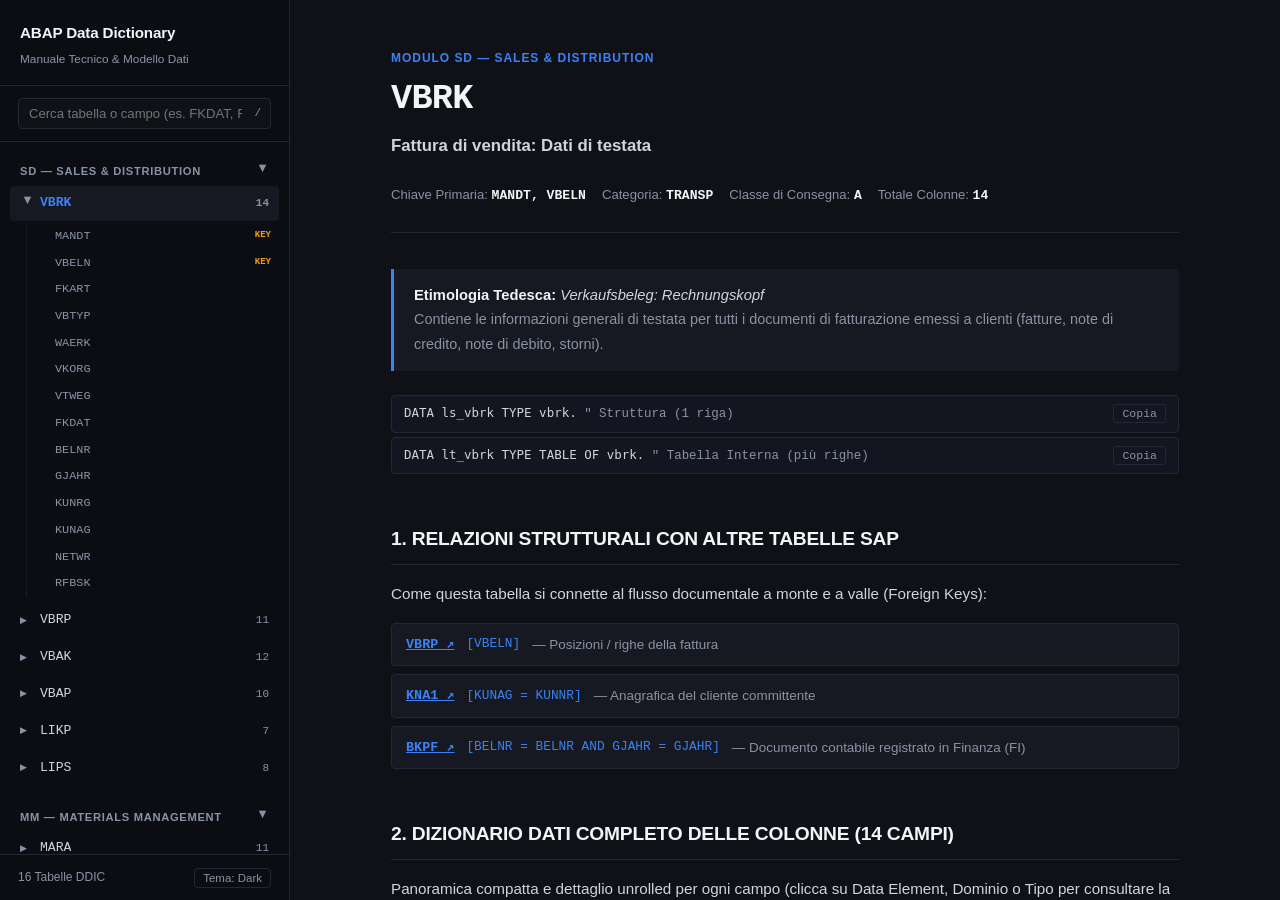
==== commit 78e82121: "feat(wiki): continuous unrolled manual with clickable foreign keys, data elements and domains" ====
--- a/abap-wiki/index.html
+++ b/abap-wiki/index.html
@@ -3,90 +3,60 @@
 <head>
   <meta charset="UTF-8">
   <meta name="viewport" content="width=device-width, initial-scale=1.0">
-  <title>ABAP Data Dictionary Wiki</title>
+  <title>ABAP Data Dictionary — Manuale Tecnico</title>
   <link rel="stylesheet" href="css/style.css">
   <link rel="icon" href="data:image/svg+xml,<svg xmlns=%22http://www.w3.org/2000/svg%22 viewBox=%220%200%20100%20100%22><rect width=%22100%22 height=%22100%22 rx=%2220%22 fill=%22%23212529%22/><text y=%2265%22 x=%2214%22 font-size=%2250%22 fill=%22white%22 font-family=%22monospace%22>SAP</text></svg>">
 </head>
 <body>
 
-  <!-- Top Header Navigation -->
-  <header class="header">
-    <div class="header-brand">
-      <div class="header-title">
-        <span>ABAP DDIC Wiki</span>
-        <span class="badge-tag" id="table-count-badge">16 Tabelle</span>
-      </div>
-    </div>
-
-    <!-- Search input -->
-    <div class="search-container">
-      <input type="text" id="global-search" class="search-input" placeholder="Cerca tabella, campo (es. FKDAT, FKART), elemento dati..." autocomplete="off" spellcheck="false">
-      <span class="search-shortcut">/</span>
-    </div>
-
-    <!-- Controls -->
-    <div class="header-actions">
-      <button id="btn-import-modal" class="btn" title="Importa o Aggiungi Tabelle in formato JSON">
-        <span>Import JSON</span>
-      </button>
-      <button id="theme-toggle" class="btn" title="Cambia tema Dark / Light">
-        <span id="theme-icon" style="font-family: var(--font-mono); font-size: 11px;">●</span>
-        <span id="theme-label">Dark</span>
-      </button>
-    </div>
-  </header>
-
-  <!-- Main Application Container -->
-  <div class="app-container">
+  <div class="layout">
     
-    <!-- Sidebar: Hierarchical Tree Explorer -->
+    <!-- Sidebar: Table of Contents (TOC Tree) -->
     <aside class="sidebar">
       <div class="sidebar-header">
-        <span>Esploratore ad Albero</span>
-        <div class="sidebar-actions">
-          <button id="btn-collapse-all" class="btn-icon-sm" title="Comprimi tutto">◀</button>
-          <button id="btn-expand-all" class="btn-icon-sm" title="Espandi tutto">▼</button>
-        </div>
+        <h1>ABAP Data Dictionary</h1>
+        <p>Manuale Tecnico & Modello Dati</p>
       </div>
-      <div class="tree-container" id="tree-container">
+
+      <div class="sidebar-search">
+        <input type="text" id="search-input" placeholder="Cerca tabella o campo (es. FKDAT, F2)..." autocomplete="off" spellcheck="false">
+        <span class="search-shortcut-hint">/</span>
+      </div>
+
+      <nav class="sidebar-nav" id="toc-nav">
         <!-- Rendered dynamically via JavaScript -->
+      </nav>
+
+      <div class="sidebar-footer">
+        <span id="footer-count">16 Tabelle DDIC</span>
+        <button class="btn-toggle-theme" id="theme-btn">Tema: Dark</button>
       </div>
     </aside>
 
-    <!-- Main Content Area -->
-    <main class="main-content" id="main-content">
-      <div class="empty-state" id="empty-state">
-        <div class="empty-state-icon" style="font-family: var(--font-mono); font-size: 16px; font-weight: 700; color: var(--accent); margin-bottom: 8px;">[DDIC]</div>
-        <h3>Seleziona una tabella dall'albero o usa la ricerca</h3>
-        <p style="margin-top: 6px; font-size: 13px;">Premi <kbd style="font-family: var(--font-mono); background: var(--bg-tertiary); padding: 2px 6px; border-radius: 4px; border: 1px solid var(--border-color);">/</kbd> per cercare istantaneamente qualsiasi campo o tabella standard.</p>
-      </div>
-      <div id="table-detail-container" style="display: none;">
-        <!-- Rendered dynamically -->
-      </div>
+    <!-- Reading Scroll Area: Complete Continuous Technical Manual -->
+    <main class="reading-scroll" id="reading-scroll">
+      <article class="manual-container" id="manual-container">
+        <!-- Dynamically rendered Table Manual Chapter -->
+      </article>
     </main>
 
   </div>
 
-  <!-- Modal for JSON Import -->
-  <div class="modal-backdrop" id="modal-import">
-    <div class="modal-box">
-      <div class="modal-header">
-        <h3 class="modal-title">Importa Definizione Tabella (JSON)</h3>
-        <button id="btn-close-modal" class="btn-icon-sm" style="font-size: 16px;">✕</button>
+  <!-- Inspector Modal (Data Element, Domain & Where-Used Cross Reference) -->
+  <div class="inspector-overlay hidden" id="inspector-modal" role="dialog" aria-modal="true" aria-labelledby="modal-title">
+    <div class="inspector-card">
+      <div class="inspector-header">
+        <div class="inspector-badge" id="modal-badge">[DATA ELEMENT]</div>
+        <h2 class="inspector-title" id="modal-title">NOME_ELEMENTO</h2>
+        <button class="btn-modal-close" id="modal-close-btn" title="Chiudi (Esc)">✕</button>
       </div>
-      <p style="font-size: 12px; color: var(--text-muted); margin-bottom: 10px;">
-        Incolla la definizione di una tabella o un array di tabelle nel formato standard della Wiki. I dati saranno salvati localmente.
-      </p>
-      <textarea id="import-json-text" class="modal-textarea" placeholder='{ "tableName": "ZTABELLA", "module": "CUSTOM", ... }'></textarea>
-      <div class="modal-footer">
-        <button id="btn-export-json" class="btn">Esporta Tutto JSON</button>
-        <button id="btn-cancel-modal" class="btn">Annulla</button>
-        <button id="btn-confirm-import" class="btn btn-primary">Carica Dati</button>
+      <div class="inspector-body" id="modal-body">
+        <!-- Injected via JavaScript -->
       </div>
     </div>
   </div>
 
-  <!-- Scripts: Pre-bundled JS data fallback + app controller -->
+  <!-- Offline-safe dataset + manual controller script -->
   <script src="data/tables.js"></script>
   <script src="js/app.js"></script>
 </body>
--- a/abap-wiki/css/style.css
+++ b/abap-wiki/css/style.css
@@ -1,60 +1,41 @@
 /* ==========================================================================
-   ABAP Data Dictionary Wiki - Minimalist Style (Dark/Light)
+   ABAP Data Dictionary — Manuale Tecnico di Riferimento
+   Stile Editoriale Minimale (Conforme a SAP BTP Master Guide)
    ========================================================================== */
 
 :root {
-  --font-sans: -apple-system, BlinkMacSystemFont, "Segoe UI", Roboto, Helvetica, Arial, sans-serif;
-  --font-mono: ui-monospace, "SF Mono", "Cascadia Code", "Source Code Pro", Menlo, Consolas, monospace;
-
-  /* Light Theme */
-  --bg-primary: #ffffff;
-  --bg-secondary: #f8f9fa;
-  --bg-tertiary: #f1f3f5;
-  --bg-code: #f1f3f5;
-  --bg-hover: #e9ecef;
-  --border-color: #dee2e6;
-  --border-light: #edf2f7;
-
-  --text-primary: #212529;
-  --text-secondary: #495057;
-  --text-muted: #868e96;
-  --text-inverse: #ffffff;
-
-  --accent: #228be6;
-  --accent-soft: rgba(34, 139, 230, 0.08);
-  --key-badge: #495057;
-  --key-badge-bg: #e9ecef;
-  --type-badge: #495057;
-  --type-badge-bg: #f1f3f5;
-
-  --shadow-sm: 0 1px 3px rgba(0,0,0,0.06);
-  --shadow-md: 0 4px 6px -1px rgba(0,0,0,0.08);
-}
-
-[data-theme="dark"] {
-  /* Dark Theme */
-  --bg-primary: #121417;
-  --bg-secondary: #1a1d21;
-  --bg-tertiary: #22262b;
-  --bg-code: #22262b;
-  --bg-hover: #2c3138;
-  --border-color: #2e343d;
-  --border-light: #252a30;
-
-  --text-primary: #f8f9fa;
-  --text-secondary: #c1c7cd;
-  --text-muted: #79838d;
-  --text-inverse: #121417;
-
-  --accent: #4dabf7;
-  --accent-soft: rgba(77, 171, 247, 0.1);
-  --key-badge: #c1c7cd;
-  --key-badge-bg: #22262b;
-  --type-badge: #c1c7cd;
-  --type-badge-bg: #22262b;
-
-  --shadow-sm: 0 1px 3px rgba(0,0,0,0.3);
-  --shadow-md: 0 4px 6px rgba(0,0,0,0.4);
+  --bg-page: #0f1117;
+  --bg-sidebar: #0b0d13;
+  --bg-surface: #161922;
+  --bg-surface-hover: #1e2230;
+  --border-color: #232736;
+  --text-title: #f3f4f6;
+  --text-main: #d1d5db;
+  --text-muted: #8b92a5;
+  --accent: #3b82f6;
+  --accent-soft: rgba(59, 130, 246, 0.12);
+  --accent-green: #10b981;
+  --accent-orange: #f59e0b;
+  --code-bg: #131620;
+  --sidebar-width: 290px;
+  --font-sans: -apple-system, BlinkMacSystemFont, "Segoe UI", Roboto, "Helvetica Neue", Arial, sans-serif;
+  --font-mono: ui-monospace, SFMono-Regular, "SF Mono", Menlo, Consolas, "Liberation Mono", monospace;
+}
+
+[data-theme="light"] {
+  --bg-page: #ffffff;
+  --bg-sidebar: #f8fafc;
+  --bg-surface: #f1f5f9;
+  --bg-surface-hover: #e2e8f0;
+  --border-color: #e2e8f0;
+  --text-title: #0f172a;
+  --text-main: #334155;
+  --text-muted: #64748b;
+  --accent: #0070d2;
+  --accent-soft: rgba(0, 112, 210, 0.08);
+  --accent-green: #059669;
+  --accent-orange: #d97706;
+  --code-bg: #f8fafc;
 }
 
 * {
@@ -65,722 +46,789 @@
 
 body {
   font-family: var(--font-sans);
-  background-color: var(--bg-primary);
-  color: var(--text-primary);
-  line-height: 1.5;
-  font-size: 14px;
+  background-color: var(--bg-page);
+  color: var(--text-main);
+  line-height: 1.75;
+  font-size: 15px;
+  overflow-x: hidden;
   -webkit-font-smoothing: antialiased;
 }
 
-/* Header */
-.header {
+.layout {
+  display: flex;
+  min-height: 100vh;
+}
+
+/* Sidebar: Table of Contents (TOC) */
+.sidebar {
+  width: var(--sidebar-width);
+  background-color: var(--bg-sidebar);
+  border-right: 1px solid var(--border-color);
+  height: 100vh;
   position: sticky;
   top: 0;
-  z-index: 100;
-  background-color: var(--bg-primary);
-  border-bottom: 1px solid var(--border-color);
-  padding: 10px 20px;
-  display: flex;
-  align-items: center;
-  justify-content: space-between;
-  gap: 16px;
-}
-
-.header-brand {
-  display: flex;
-  align-items: center;
-  gap: 12px;
-}
-
-.header-title {
-  font-size: 16px;
-  font-weight: 700;
+  display: flex;
+  flex-direction: column;
+  z-index: 50;
+  flex-shrink: 0;
+}
+
+.sidebar-header {
+  padding: 20px 20px 16px 20px;
+  border-bottom: 1px solid var(--border-color);
+}
+
+.sidebar-header h1 {
+  font-size: 0.95rem;
+  font-weight: 700;
+  color: var(--text-title);
   letter-spacing: -0.01em;
-  display: flex;
-  align-items: center;
-  gap: 8px;
-}
-
-.badge-tag {
-  font-family: var(--font-mono);
-  font-size: 11px;
-  padding: 2px 6px;
-  background-color: var(--bg-tertiary);
-  border: 1px solid var(--border-color);
+}
+
+.sidebar-header p {
+  font-size: 0.74rem;
+  color: var(--text-muted);
+  margin-top: 2px;
+}
+
+.sidebar-search {
+  padding: 12px 18px;
+  border-bottom: 1px solid var(--border-color);
+  position: relative;
+}
+
+.sidebar-search input {
+  width: 100%;
+  background: var(--bg-page);
+  border: 1px solid var(--border-color);
+  color: var(--text-title);
+  font-size: 0.82rem;
+  padding: 7px 28px 7px 10px;
   border-radius: 4px;
-  color: var(--text-secondary);
-}
-
-.search-container {
-  flex: 1;
-  max-width: 540px;
-  position: relative;
-}
-
-.search-input {
-  width: 100%;
-  padding: 8px 36px 8px 12px;
+  outline: none;
   font-family: var(--font-sans);
-  font-size: 13px;
-  background-color: var(--bg-secondary);
-  border: 1px solid var(--border-color);
-  border-radius: 6px;
-  color: var(--text-primary);
-  outline: none;
-  transition: border-color 0.15s, background-color 0.15s;
-}
-
-.search-input:focus {
+  transition: border-color 0.15s;
+}
+
+.sidebar-search input:focus {
   border-color: var(--accent);
-  background-color: var(--bg-primary);
-}
-
-.search-shortcut {
+}
+
+.search-shortcut-hint {
   position: absolute;
-  right: 10px;
+  right: 28px;
   top: 50%;
   transform: translateY(-50%);
   font-family: var(--font-mono);
   font-size: 11px;
   color: var(--text-muted);
   pointer-events: none;
-  border: 1px solid var(--border-color);
+}
+
+.sidebar-nav {
+  flex: 1;
+  overflow-y: auto;
+  padding: 12px 10px;
+}
+
+/* TOC Hierarchy */
+.toc-module-group {
+  margin-bottom: 14px;
+}
+
+.toc-module-title {
+  font-size: 0.7rem;
+  text-transform: uppercase;
+  font-weight: 700;
+  letter-spacing: 0.06em;
+  color: var(--text-muted);
+  padding: 8px 10px 4px 10px;
+  cursor: pointer;
+  display: flex;
+  align-items: center;
+  justify-content: space-between;
+  user-select: none;
+}
+
+.toc-module-title:hover {
+  color: var(--text-title);
+}
+
+.toc-table-block {
+  margin-bottom: 2px;
+}
+
+.toc-table-link {
+  display: flex;
+  align-items: center;
+  justify-content: space-between;
+  padding: 6px 10px;
+  border-radius: 4px;
+  font-size: 0.84rem;
+  color: var(--text-main);
+  text-decoration: none;
+  cursor: pointer;
+  transition: background 0.1s;
+}
+
+.toc-table-link:hover {
+  background-color: var(--bg-surface-hover);
+  color: var(--text-title);
+}
+
+.toc-table-link.active {
+  background-color: var(--bg-surface);
+  color: var(--accent);
+  font-weight: 600;
+}
+
+.toc-table-mono {
+  font-family: var(--font-mono);
+  font-size: 0.82rem;
+}
+
+.toc-arrow {
+  font-size: 9px;
+  color: var(--text-muted);
+  transition: transform 0.15s ease;
+  width: 14px;
+  display: inline-block;
+  cursor: pointer;
+}
+
+.toc-arrow.expanded {
+  transform: rotate(90deg);
+}
+
+/* Level 3: Fields in TOC */
+.toc-field-list {
+  padding-left: 20px;
+  margin: 2px 0 6px 0;
+  border-left: 1px dotted var(--border-color);
+  margin-left: 16px;
+}
+
+.toc-field-link {
+  display: flex;
+  align-items: center;
+  justify-content: space-between;
+  padding: 3px 8px;
+  font-family: var(--font-mono);
+  font-size: 0.74rem;
+  color: var(--text-muted);
+  text-decoration: none;
+  border-radius: 3px;
+  cursor: pointer;
+}
+
+.toc-field-link:hover {
+  color: var(--text-title);
+  background-color: var(--bg-surface-hover);
+}
+
+.toc-field-link.active {
+  color: var(--accent);
+  font-weight: 700;
+}
+
+/* Sidebar Footer */
+.sidebar-footer {
+  padding: 12px 18px;
+  border-top: 1px solid var(--border-color);
+  display: flex;
+  align-items: center;
+  justify-content: space-between;
+  font-size: 0.75rem;
+  color: var(--text-muted);
+}
+
+.btn-toggle-theme {
+  background: none;
+  border: 1px solid var(--border-color);
+  color: var(--text-muted);
+  padding: 3px 8px;
+  border-radius: 4px;
+  cursor: pointer;
+  font-size: 0.72rem;
+  font-family: var(--font-sans);
+}
+
+.btn-toggle-theme:hover {
+  color: var(--text-title);
+  border-color: var(--text-muted);
+}
+
+/* Reading Area (Continuous Manual) */
+.reading-scroll {
+  flex: 1;
+  height: 100vh;
+  overflow-y: auto;
+  scroll-behavior: smooth;
+}
+
+.manual-container {
+  max-width: 860px;
+  margin: 0 auto;
+  padding: 48px 36px 120px 36px;
+}
+
+/* Manual Header */
+.manual-header {
+  margin-bottom: 36px;
+  padding-bottom: 24px;
+  border-bottom: 1px solid var(--border-color);
+}
+
+.manual-module-tag {
+  font-size: 0.75rem;
+  text-transform: uppercase;
+  font-weight: 700;
+  letter-spacing: 0.08em;
+  color: var(--accent);
+  margin-bottom: 8px;
+}
+
+.manual-title {
+  font-size: 2.2rem;
+  font-weight: 800;
+  color: var(--text-title);
+  line-height: 1.25;
+  letter-spacing: -0.02em;
+  margin-bottom: 12px;
+  font-family: var(--font-mono);
+}
+
+.manual-desc {
+  font-size: 1.05rem;
+  color: var(--text-main);
+  margin-bottom: 16px;
+  line-height: 1.6;
+}
+
+.manual-meta-strip {
+  display: flex;
+  flex-wrap: wrap;
+  gap: 16px;
+  font-size: 0.82rem;
+  color: var(--text-muted);
+  padding-top: 8px;
+}
+
+.manual-meta-strip strong {
+  color: var(--text-title);
+  font-family: var(--font-mono);
+}
+
+/* Quote Callout */
+.manual-quote {
+  border-left: 3px solid var(--accent);
+  background-color: var(--bg-surface);
+  padding: 14px 20px;
+  margin: 24px 0;
+  font-size: 0.92rem;
+  color: var(--text-main);
+  border-radius: 0 4px 4px 0;
+  line-height: 1.65;
+}
+
+.manual-quote strong {
+  color: var(--text-title);
+}
+
+/* Section Headings */
+.manual-h2 {
+  font-size: 1.2rem;
+  font-weight: 700;
+  color: var(--text-title);
+  margin: 48px 0 16px 0;
+  padding-bottom: 8px;
+  border-bottom: 1px solid var(--border-color);
+  letter-spacing: -0.01em;
+  text-transform: uppercase;
+}
+
+.manual-p {
+  font-size: 0.95rem;
+  color: var(--text-main);
+  margin-bottom: 16px;
+  line-height: 1.7;
+}
+
+/* Minimal Snippet Box */
+.manual-code-box {
+  background: var(--code-bg);
+  border: 1px solid var(--border-color);
+  border-radius: 6px;
+  padding: 14px 18px;
+  font-family: var(--font-mono);
+  font-size: 0.82rem;
+  line-height: 1.5;
+  color: var(--text-main);
+  margin: 16px 0 28px 0;
+  overflow-x: auto;
+}
+
+.manual-code-box .kw { color: var(--accent); font-weight: 600; }
+.manual-code-box .tbl { color: var(--accent-orange); font-weight: 600; }
+.manual-code-box .com { color: var(--text-muted); font-style: italic; }
+
+/* Relationships Grid */
+.manual-rel-list {
+  display: flex;
+  flex-direction: column;
+  gap: 8px;
+  margin: 16px 0 28px 0;
+}
+
+.manual-rel-item {
+  background: var(--bg-surface);
+  border: 1px solid var(--border-color);
+  padding: 9px 14px;
+  border-radius: 4px;
+  display: flex;
+  align-items: center;
+  gap: 12px;
+  font-size: 0.84rem;
+}
+
+.manual-rel-link {
+  font-family: var(--font-mono);
+  font-weight: 700;
+  color: var(--accent);
+  cursor: pointer;
+  text-decoration: underline;
+}
+
+/* Comprehensive Field Chapter in Manual */
+.manual-field-chapter {
+  border-top: 1px solid var(--border-color);
+  padding-top: 24px;
+  margin-top: 32px;
+  transition: background-color 0.4s ease;
+}
+
+.manual-field-chapter.highlighted {
+  background-color: var(--accent-soft);
+  border-radius: 6px;
+  padding: 24px 16px;
+}
+
+.field-head-row {
+  display: flex;
+  align-items: baseline;
+  justify-content: space-between;
+  margin-bottom: 8px;
+}
+
+.field-head-title {
+  font-family: var(--font-mono);
+  font-size: 1.15rem;
+  font-weight: 700;
+  color: var(--text-title);
+  display: flex;
+  align-items: center;
+  gap: 8px;
+}
+
+.badge-key-tag {
+  font-family: var(--font-mono);
+  font-size: 0.65rem;
+  font-weight: 700;
   padding: 1px 5px;
   border-radius: 3px;
-}
-
-.header-actions {
-  display: flex;
-  align-items: center;
-  gap: 8px;
-}
-
-.btn {
-  background-color: var(--bg-secondary);
-  border: 1px solid var(--border-color);
-  color: var(--text-primary);
-  padding: 6px 12px;
+  color: var(--accent-orange);
+  border: 1px solid var(--accent-orange);
+  text-transform: uppercase;
+}
+
+.field-type-pill {
+  font-family: var(--font-mono);
+  font-size: 0.75rem;
+  color: var(--accent-green);
+  background: var(--code-bg);
+  border: 1px solid var(--border-color);
+  padding: 2px 6px;
+  border-radius: 3px;
+}
+
+/* Tree Path Line */
+.field-tree-trail {
+  font-family: var(--font-mono);
+  font-size: 0.78rem;
+  color: var(--text-muted);
+  margin-bottom: 12px;
+}
+
+.field-tree-trail strong {
+  color: var(--text-title);
+}
+
+/* Technical Specification Table */
+.manual-spec-table {
+  width: 100%;
+  border-collapse: collapse;
+  margin: 14px 0 18px 0;
+  font-size: 0.85rem;
+}
+
+.manual-spec-table td {
+  padding: 6px 10px;
+  border-bottom: 1px solid var(--border-color);
+}
+
+.manual-spec-table td.spec-lbl {
+  width: 220px;
+  color: var(--text-muted);
+  font-weight: 600;
+  text-transform: uppercase;
+  font-size: 0.72rem;
+  letter-spacing: 0.04em;
+}
+
+.manual-spec-table td.spec-val {
+  font-family: var(--font-mono);
+  color: var(--text-title);
+}
+
+/* Permitted Values / Real Examples Table */
+.manual-examples-box {
+  background: var(--bg-surface);
+  border: 1px solid var(--border-color);
   border-radius: 6px;
-  font-size: 13px;
-  cursor: pointer;
-  display: inline-flex;
-  align-items: center;
-  gap: 6px;
-  transition: background-color 0.15s, border-color 0.15s;
-}
-
-.btn:hover {
-  background-color: var(--bg-hover);
-}
-
-.btn-primary {
-  background-color: var(--accent);
-  color: #ffffff;
-  border-color: var(--accent);
-}
-
-.btn-primary:hover {
-  opacity: 0.9;
-}
-
-/* Layout */
-.app-container {
-  display: flex;
-  height: calc(100vh - 53px);
-  overflow: hidden;
-}
-
-/* Sidebar / Tree View (3 Levels) */
-.sidebar {
-  width: 320px;
-  flex-shrink: 0;
-  border-right: 1px solid var(--border-color);
-  background-color: var(--bg-secondary);
-  display: flex;
-  flex-direction: column;
-  overflow: hidden;
-}
-
-.sidebar-header {
-  padding: 12px 16px;
-  border-bottom: 1px solid var(--border-color);
-  display: flex;
-  align-items: center;
-  justify-content: space-between;
-  font-size: 11px;
-  font-weight: 700;
-  color: var(--text-muted);
+  padding: 14px 18px;
+  margin: 14px 0 18px 0;
+}
+
+.manual-examples-title {
+  font-size: 0.74rem;
+  font-weight: 700;
   text-transform: uppercase;
   letter-spacing: 0.05em;
-}
-
-.sidebar-actions {
-  display: flex;
-  gap: 6px;
-}
-
-.btn-icon-sm {
+  color: var(--accent);
+  margin-bottom: 8px;
+}
+
+.manual-examples-table {
+  width: 100%;
+  border-collapse: collapse;
+}
+
+.manual-examples-table td {
+  padding: 6px 8px;
+  font-size: 0.84rem;
+  border-bottom: 1px solid var(--border-color);
+  vertical-align: top;
+}
+
+.manual-examples-table tr:last-child td {
+  border-bottom: none;
+}
+
+.manual-examples-table td.code-cell {
+  width: 90px;
+  font-family: var(--font-mono);
+  font-weight: 700;
+  color: var(--accent);
+}
+
+/* Inline Action Snippet Bar */
+.manual-snippet-bar {
+  display: flex;
+  align-items: center;
+  justify-content: space-between;
+  background: var(--code-bg);
+  border: 1px solid var(--border-color);
+  padding: 6px 12px;
+  border-radius: 4px;
+  font-family: var(--font-mono);
+  font-size: 0.78rem;
+  margin-top: 10px;
+}
+
+.btn-copy-code {
   background: none;
-  border: none;
-  color: var(--text-muted);
-  cursor: pointer;
-  padding: 2px 4px;
-  font-size: 11px;
+  border: 1px solid var(--border-color);
+  color: var(--text-muted);
+  font-family: var(--font-mono);
+  font-size: 0.72rem;
+  padding: 2px 8px;
   border-radius: 3px;
-}
-
-.btn-icon-sm:hover {
-  color: var(--text-primary);
-  background-color: var(--bg-tertiary);
-}
-
-.tree-container {
-  flex: 1;
-  overflow-y: auto;
-  padding: 8px 6px;
-}
-
-/* Tree Component (Level 1: Module) */
-.tree-module {
-  margin-bottom: 6px;
-}
-
-.tree-module-header {
-  display: flex;
-  align-items: center;
-  gap: 6px;
-  padding: 6px 8px;
-  border-radius: 4px;
-  cursor: pointer;
-  font-weight: 600;
-  font-size: 12px;
-  color: var(--text-secondary);
-  user-select: none;
-}
-
-.tree-module-header:hover {
-  background-color: var(--bg-hover);
-}
-
-.tree-arrow {
-  font-size: 8px;
-  width: 12px;
-  display: inline-block;
-  color: var(--text-muted);
-  transition: transform 0.15s ease;
-}
-
-.tree-arrow.expanded {
-  transform: rotate(90deg);
-}
-
-/* Tree Component (Level 2: Table) */
-.tree-table-list {
-  padding-left: 10px;
-  margin-top: 2px;
-}
-
-.tree-table-node {
-  margin-bottom: 2px;
-}
-
-.tree-table-row {
-  display: flex;
-  align-items: center;
-  justify-content: space-between;
-  padding: 4px 6px;
-  border-radius: 4px;
-  cursor: pointer;
-  font-size: 12px;
-}
-
-.tree-table-row:hover {
-  background-color: var(--bg-hover);
-}
-
-.tree-table-row.active {
-  background-color: var(--accent-soft);
-  color: var(--accent);
-  font-weight: 600;
-}
-
-.table-row-left {
-  display: flex;
-  align-items: center;
-  gap: 6px;
-  overflow: hidden;
-}
-
-.table-name-mono {
-  font-family: var(--font-mono);
-  font-weight: 600;
-  font-size: 12px;
-}
-
-.field-count {
-  font-size: 10px;
-  color: var(--text-muted);
-  font-family: var(--font-mono);
-}
-
-/* Tree Component (Level 3: Field / Column) */
-.tree-field-list {
-  padding-left: 20px;
-  margin: 2px 0 4px 0;
-  border-left: 1px dotted var(--border-color);
-  margin-left: 8px;
-}
-
-.tree-field-item {
-  display: flex;
-  align-items: center;
-  justify-content: space-between;
-  padding: 3px 6px;
-  border-radius: 3px;
-  cursor: pointer;
-  font-size: 11px;
-  font-family: var(--font-mono);
-  color: var(--text-secondary);
-  margin-bottom: 1px;
-}
-
-.tree-field-item:hover {
-  background-color: var(--bg-hover);
-  color: var(--text-primary);
-}
-
-.tree-field-item.active {
-  background-color: var(--accent-soft);
-  color: var(--accent);
-  font-weight: 700;
-}
-
-.field-item-name {
-  display: flex;
-  align-items: center;
-  gap: 4px;
-}
-
-.field-type-dim {
-  font-size: 10px;
-  color: var(--text-muted);
-}
-
-/* Main Content Area */
-.main-content {
-  flex: 1;
-  overflow-y: auto;
-  padding: 24px 32px;
-  background-color: var(--bg-primary);
-}
-
-.empty-state {
-  display: flex;
-  flex-direction: column;
-  align-items: center;
-  justify-content: center;
-  height: 100%;
-  color: var(--text-muted);
-  text-align: center;
-}
-
-.empty-state-icon {
-  margin-bottom: 8px;
-}
-
-/* Breadcrumb Navigation */
-.breadcrumb-bar {
-  display: flex;
-  align-items: center;
-  gap: 8px;
-  font-size: 12px;
-  font-family: var(--font-mono);
-  color: var(--text-muted);
-  margin-bottom: 16px;
-}
-
-.breadcrumb-link {
-  color: var(--accent);
-  cursor: pointer;
-  text-decoration: none;
-}
-
-.breadcrumb-link:hover {
-  text-decoration: underline;
-}
-
-/* Table Details View */
-.table-header-box {
-  margin-bottom: 24px;
-  padding-bottom: 16px;
-  border-bottom: 1px solid var(--border-color);
-}
-
-.table-title-row {
-  display: flex;
-  align-items: center;
-  justify-content: space-between;
-  margin-bottom: 8px;
-}
-
-.table-title-left {
-  display: flex;
-  align-items: center;
-  gap: 12px;
-}
-
-.table-title {
-  font-family: var(--font-mono);
-  font-size: 24px;
-  font-weight: 700;
-  letter-spacing: -0.02em;
-}
-
-.badge-module {
-  background-color: var(--accent-soft);
-  color: var(--accent);
-  padding: 2px 8px;
-  border-radius: 4px;
-  font-size: 11px;
-  font-weight: 600;
-}
-
-.table-desc {
-  font-size: 14px;
-  color: var(--text-secondary);
-  margin-bottom: 8px;
-}
-
-.table-meta-list {
-  display: flex;
-  flex-wrap: wrap;
-  gap: 16px;
-  font-size: 12px;
-  color: var(--text-muted);
-}
-
-.table-meta-item strong {
-  color: var(--text-secondary);
-  font-family: var(--font-mono);
-}
-
-.etymology-box {
-  background-color: var(--bg-secondary);
-  border-left: 3px solid var(--accent);
+  cursor: pointer;
+}
+
+.btn-copy-code:hover {
+  color: var(--text-title);
+  border-color: var(--accent);
+}
+
+/* Summary Table at Section 2 Header */
+.manual-summary-box {
+  background: var(--bg-surface);
+  border: 1px solid var(--border-color);
+  border-radius: 6px;
+  margin: 16px 0 28px 0;
+  overflow-x: auto;
+}
+
+.manual-summary-table {
+  width: 100%;
+  border-collapse: collapse;
+  font-size: 0.84rem;
+  text-align: left;
+}
+
+.manual-summary-table th {
+  background: var(--code-bg);
   padding: 8px 12px;
-  margin-top: 12px;
-  border-radius: 0 4px 4px 0;
-  font-size: 13px;
-}
-
-.etymology-box span {
-  font-weight: 600;
-  color: var(--accent);
-}
-
-/* Code Snippet Box */
-.snippet-box {
-  background-color: var(--bg-code);
-  border: 1px solid var(--border-color);
-  border-radius: 6px;
-  padding: 8px 12px;
-  margin-bottom: 16px;
-  display: flex;
-  align-items: center;
-  justify-content: space-between;
-}
-
-.snippet-code {
-  font-family: var(--font-mono);
-  font-size: 12px;
-  color: var(--text-primary);
-}
-
-.btn-copy {
-  background: var(--bg-primary);
-  border: 1px solid var(--border-color);
-  border-radius: 4px;
-  padding: 3px 8px;
-  font-size: 11px;
-  font-family: var(--font-mono);
-  cursor: pointer;
-  color: var(--text-secondary);
-}
-
-.btn-copy:hover {
-  color: var(--text-primary);
-  border-color: var(--accent);
-}
-
-/* Section Titles */
-.section-title {
-  font-size: 13px;
-  font-weight: 700;
+  font-size: 0.72rem;
   text-transform: uppercase;
   letter-spacing: 0.05em;
   color: var(--text-muted);
-  margin: 24px 0 10px 0;
+  border-bottom: 1px solid var(--border-color);
+  font-weight: 700;
+}
+
+.manual-summary-table td {
+  padding: 8px 12px;
+  border-bottom: 1px solid var(--border-color);
+  vertical-align: middle;
+}
+
+.manual-summary-table tr:last-child td {
+  border-bottom: none;
+}
+
+.manual-summary-table tr:hover td {
+  background: var(--bg-surface-hover);
+}
+
+/* Clickable Links & Badges */
+.link-field {
+  color: var(--text-title);
+  font-family: var(--font-mono);
+  font-weight: 700;
+  cursor: pointer;
+  text-decoration: underline;
+  text-decoration-color: var(--border-color);
+  text-underline-offset: 3px;
+  transition: color 0.1s, text-decoration-color 0.1s;
+}
+
+.link-field:hover {
+  color: var(--accent);
+  text-decoration-color: var(--accent);
+}
+
+.link-ddic {
+  color: var(--accent);
+  font-family: var(--font-mono);
+  cursor: pointer;
+  text-decoration: underline;
+  text-decoration-style: dotted;
+  text-underline-offset: 3px;
+  transition: color 0.1s;
+}
+
+.link-ddic:hover {
+  color: var(--accent);
+  text-decoration-style: solid;
+}
+
+.link-target {
+  color: var(--accent-orange);
+  font-family: var(--font-mono);
+  font-weight: 700;
+  cursor: pointer;
+  text-decoration: underline;
+  text-underline-offset: 3px;
+}
+
+.link-target:hover {
+  color: var(--text-title);
+}
+
+.field-type-pill.clickable {
+  cursor: pointer;
+  transition: border-color 0.15s, background-color 0.15s;
+}
+
+.field-type-pill.clickable:hover {
+  border-color: var(--accent-green);
+  background: var(--accent-soft);
+}
+
+/* Inspector Modal */
+.inspector-overlay {
+  position: fixed;
+  inset: 0;
+  background: rgba(0, 0, 0, 0.7);
+  backdrop-filter: blur(4px);
+  z-index: 1000;
+  display: flex;
+  align-items: center;
+  justify-content: center;
+  padding: 20px;
+  opacity: 1;
+  transition: opacity 0.15s ease;
+}
+
+.inspector-overlay.hidden {
+  opacity: 0;
+  pointer-events: none;
+  visibility: hidden;
+}
+
+.inspector-card {
+  background: var(--bg-surface);
+  border: 1px solid var(--border-color);
+  border-radius: 8px;
+  width: 100%;
+  max-width: 680px;
+  max-height: 85vh;
+  display: flex;
+  flex-direction: column;
+  box-shadow: 0 16px 40px rgba(0, 0, 0, 0.5);
+  overflow: hidden;
+  animation: modalPop 0.15s ease-out;
+}
+
+@keyframes modalPop {
+  from { transform: scale(0.97); opacity: 0; }
+  to { transform: scale(1); opacity: 1; }
+}
+
+.inspector-header {
+  padding: 16px 20px;
+  border-bottom: 1px solid var(--border-color);
   display: flex;
   align-items: center;
   justify-content: space-between;
-}
-
-/* Relationships List */
-.relationships-list {
-  display: flex;
-  flex-direction: column;
-  gap: 6px;
-  margin-bottom: 24px;
-}
-
-.relationship-item {
-  display: flex;
-  align-items: center;
-  gap: 10px;
-  background-color: var(--bg-secondary);
-  padding: 6px 10px;
+  gap: 12px;
+  background: var(--bg-page);
+}
+
+.inspector-badge {
+  font-family: var(--font-mono);
+  font-size: 0.7rem;
+  color: var(--accent);
+  font-weight: 700;
+  letter-spacing: 0.05em;
+  padding: 2px 6px;
+  border: 1px solid var(--accent);
+  border-radius: 3px;
+}
+
+.inspector-title {
+  font-family: var(--font-mono);
+  font-size: 1.15rem;
+  font-weight: 700;
+  color: var(--text-title);
+  flex: 1;
+  margin: 0 8px;
+}
+
+.btn-modal-close {
+  background: none;
+  border: 1px solid var(--border-color);
+  color: var(--text-muted);
+  font-size: 13px;
+  width: 28px;
+  height: 28px;
   border-radius: 4px;
-  font-size: 12px;
-  border: 1px solid var(--border-light);
-}
-
-.rel-target {
-  font-family: var(--font-mono);
-  font-weight: 700;
-  color: var(--accent);
-  cursor: pointer;
-}
-
-.rel-target:hover {
-  text-decoration: underline;
-}
-
-.rel-fk {
-  font-family: var(--font-mono);
-  color: var(--text-muted);
-}
-
-/* Fields Table (Hierarchical Tree Grid) */
-.fields-tree-table {
+  cursor: pointer;
+  display: flex;
+  align-items: center;
+  justify-content: center;
+  transition: all 0.1s;
+}
+
+.btn-modal-close:hover {
+  color: var(--text-title);
+  border-color: var(--text-muted);
+}
+
+.inspector-body {
+  padding: 20px;
+  overflow-y: auto;
+  font-size: 0.88rem;
+  line-height: 1.6;
+}
+
+.inspector-section-title {
+  font-size: 0.72rem;
+  font-weight: 700;
+  text-transform: uppercase;
+  letter-spacing: 0.05em;
+  color: var(--text-muted);
+  margin: 18px 0 8px 0;
+  border-bottom: 1px solid var(--border-color);
+  padding-bottom: 4px;
+}
+
+.inspector-where-table {
   width: 100%;
   border-collapse: collapse;
-  margin-bottom: 30px;
-}
-
-.fields-tree-table th {
+  margin-top: 8px;
+  font-size: 0.82rem;
+}
+
+.inspector-where-table th {
   text-align: left;
-  padding: 8px 10px;
-  font-size: 11px;
+  padding: 6px 8px;
+  border-bottom: 1px solid var(--border-color);
+  color: var(--text-muted);
+  font-size: 0.72rem;
   text-transform: uppercase;
-  letter-spacing: 0.05em;
-  color: var(--text-muted);
-  border-bottom: 1px solid var(--border-color);
-}
-
-.field-row {
-  border-bottom: 1px solid var(--border-light);
-  cursor: pointer;
-  transition: background-color 0.1s;
-}
-
-.field-row:hover {
-  background-color: var(--bg-hover);
-}
-
-.field-row td {
-  padding: 8px 10px;
-  font-size: 13px;
-  vertical-align: middle;
-}
-
-.badge-key {
-  font-family: var(--font-mono);
-  font-size: 10px;
-  font-weight: 700;
-  background-color: var(--bg-tertiary);
-  color: var(--text-muted);
-  border: 1px solid var(--border-color);
-  padding: 1px 4px;
+  letter-spacing: 0.04em;
+}
+
+.inspector-where-table td {
+  padding: 6px 8px;
+  border-bottom: 1px solid var(--border-color);
+}
+
+.inspector-where-table tr:last-child td {
+  border-bottom: none;
+}
+
+.inspector-where-table tr:hover td {
+  background: var(--bg-surface-hover);
+}
+
+.btn-jump-field {
+  background: none;
+  border: 1px solid var(--border-color);
+  color: var(--accent);
+  font-family: var(--font-mono);
+  font-size: 0.74rem;
+  padding: 2px 7px;
   border-radius: 3px;
-  margin-left: 4px;
-}
-
-.badge-datatype {
-  font-family: var(--font-mono);
-  font-size: 11px;
-  background-color: var(--bg-tertiary);
-  color: var(--text-secondary);
-  border: 1px solid var(--border-color);
-  padding: 2px 6px;
-  border-radius: 3px;
-  font-weight: 600;
-  cursor: pointer;
-  display: inline-block;
-  transition: border-color 0.15s, color 0.15s;
-}
-
-.badge-datatype:hover {
+  cursor: pointer;
+  text-decoration: none;
+  display: inline-flex;
+  align-items: center;
+  gap: 4px;
+}
+
+.btn-jump-field:hover {
   border-color: var(--accent);
-  color: var(--accent);
-}
-
-.badge-element {
-  font-family: var(--font-mono);
-  font-size: 11px;
-  color: var(--accent);
-  background-color: var(--bg-tertiary);
-  border: 1px solid var(--border-color);
-  padding: 2px 6px;
-  border-radius: 3px;
-  cursor: pointer;
-  text-decoration: underline;
-  display: inline-block;
-  transition: border-color 0.15s, background-color 0.15s;
-}
-
-.badge-element:hover {
-  background-color: var(--bg-hover);
-}
-
-/* Dedicated Field Page Components */
-.field-page-header {
-  margin-bottom: 20px;
-  padding-bottom: 16px;
-  border-bottom: 1px solid var(--border-color);
-}
-
-.field-page-title-row {
-  display: flex;
-  align-items: center;
-  gap: 12px;
-  margin-bottom: 6px;
-}
-
-.field-page-title {
-  font-family: var(--font-mono);
-  font-size: 24px;
-  font-weight: 700;
-}
-
-.field-page-desc {
-  font-size: 15px;
-  color: var(--text-secondary);
-}
-
-.specs-table {
-  width: 100%;
-  border-collapse: collapse;
-  margin-bottom: 24px;
-}
-
-.specs-table td {
-  padding: 8px 12px;
-  font-size: 13px;
-  border-bottom: 1px solid var(--border-light);
-}
-
-.specs-table td.label-col {
-  width: 220px;
-  color: var(--text-muted);
-  font-weight: 600;
-  text-transform: uppercase;
-  font-size: 11px;
-  letter-spacing: 0.04em;
-}
-
-.specs-table td.val-col {
-  font-family: var(--font-mono);
-  color: var(--text-primary);
-}
-
-.examples-table {
-  width: 100%;
-  border-collapse: collapse;
-  margin-bottom: 24px;
-}
-
-.examples-table th {
-  text-align: left;
-  padding: 8px 10px;
-  font-size: 11px;
-  text-transform: uppercase;
-  color: var(--text-muted);
-  border-bottom: 1px solid var(--border-color);
-}
-
-.examples-table td {
-  padding: 8px 10px;
-  font-size: 12px;
-  border-bottom: 1px solid var(--border-light);
-}
-
-/* Modal */
-.modal-backdrop {
-  position: fixed;
-  top: 0;
-  left: 0;
-  right: 0;
-  bottom: 0;
-  background-color: rgba(0,0,0,0.5);
-  display: none;
-  align-items: center;
-  justify-content: center;
-  z-index: 200;
-}
-
-.modal-backdrop.active {
-  display: flex;
-}
-
-.modal-box {
-  background-color: var(--bg-primary);
-  border: 1px solid var(--border-color);
-  border-radius: 8px;
-  width: 90%;
-  max-width: 600px;
-  padding: 20px;
-  box-shadow: var(--shadow-md);
-}
-
-.modal-header {
-  display: flex;
-  align-items: center;
-  justify-content: space-between;
-  margin-bottom: 12px;
-}
-
-.modal-title {
-  font-size: 16px;
-  font-weight: 700;
-}
-
-.modal-textarea {
-  width: 100%;
-  height: 200px;
-  font-family: var(--font-mono);
-  font-size: 12px;
-  padding: 8px;
-  background-color: var(--bg-secondary);
-  border: 1px solid var(--border-color);
-  border-radius: 4px;
-  color: var(--text-primary);
-  resize: vertical;
-  margin-bottom: 12px;
-}
-
-.modal-footer {
-  display: flex;
-  justify-content: flex-end;
-  gap: 8px;
+  background: var(--accent-soft);
 }
 
 /* Responsive */
-@media (max-width: 768px) {
-  .app-container {
+@media (max-width: 820px) {
+  .layout {
     flex-direction: column;
   }
   .sidebar {
     width: 100%;
-    height: 220px;
+    height: auto;
+    position: relative;
   }
-}
+  .reading-scroll {
+    height: auto;
+  }
+  .manual-container {
+    padding: 24px 18px 80px 18px;
+  }
+}
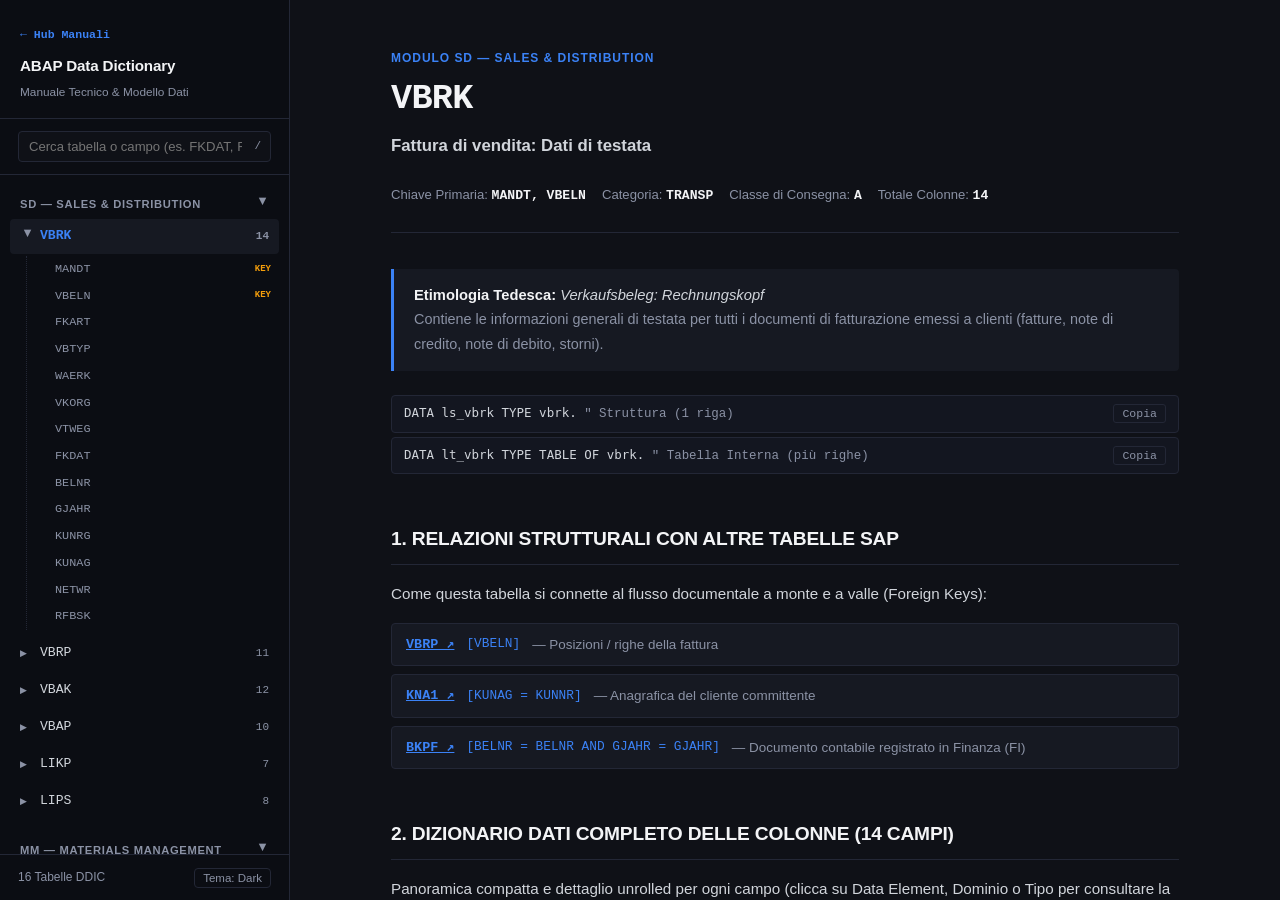
==== commit 3ad27337: "feat(portal): add unified hub portal and abap syntax & semantics reference manual" ====
--- a/abap-wiki/index.html
+++ b/abap-wiki/index.html
@@ -14,6 +14,7 @@
     <!-- Sidebar: Table of Contents (TOC Tree) -->
     <aside class="sidebar">
       <div class="sidebar-header">
+        <a href="../index.html" style="display: inline-flex; align-items: center; gap: 4px; font-size: 0.72rem; color: var(--accent); text-decoration: none; font-weight: 600; margin-bottom: 8px; font-family: var(--font-mono);">← Hub Manuali</a>
         <h1>ABAP Data Dictionary</h1>
         <p>Manuale Tecnico & Modello Dati</p>
       </div>
